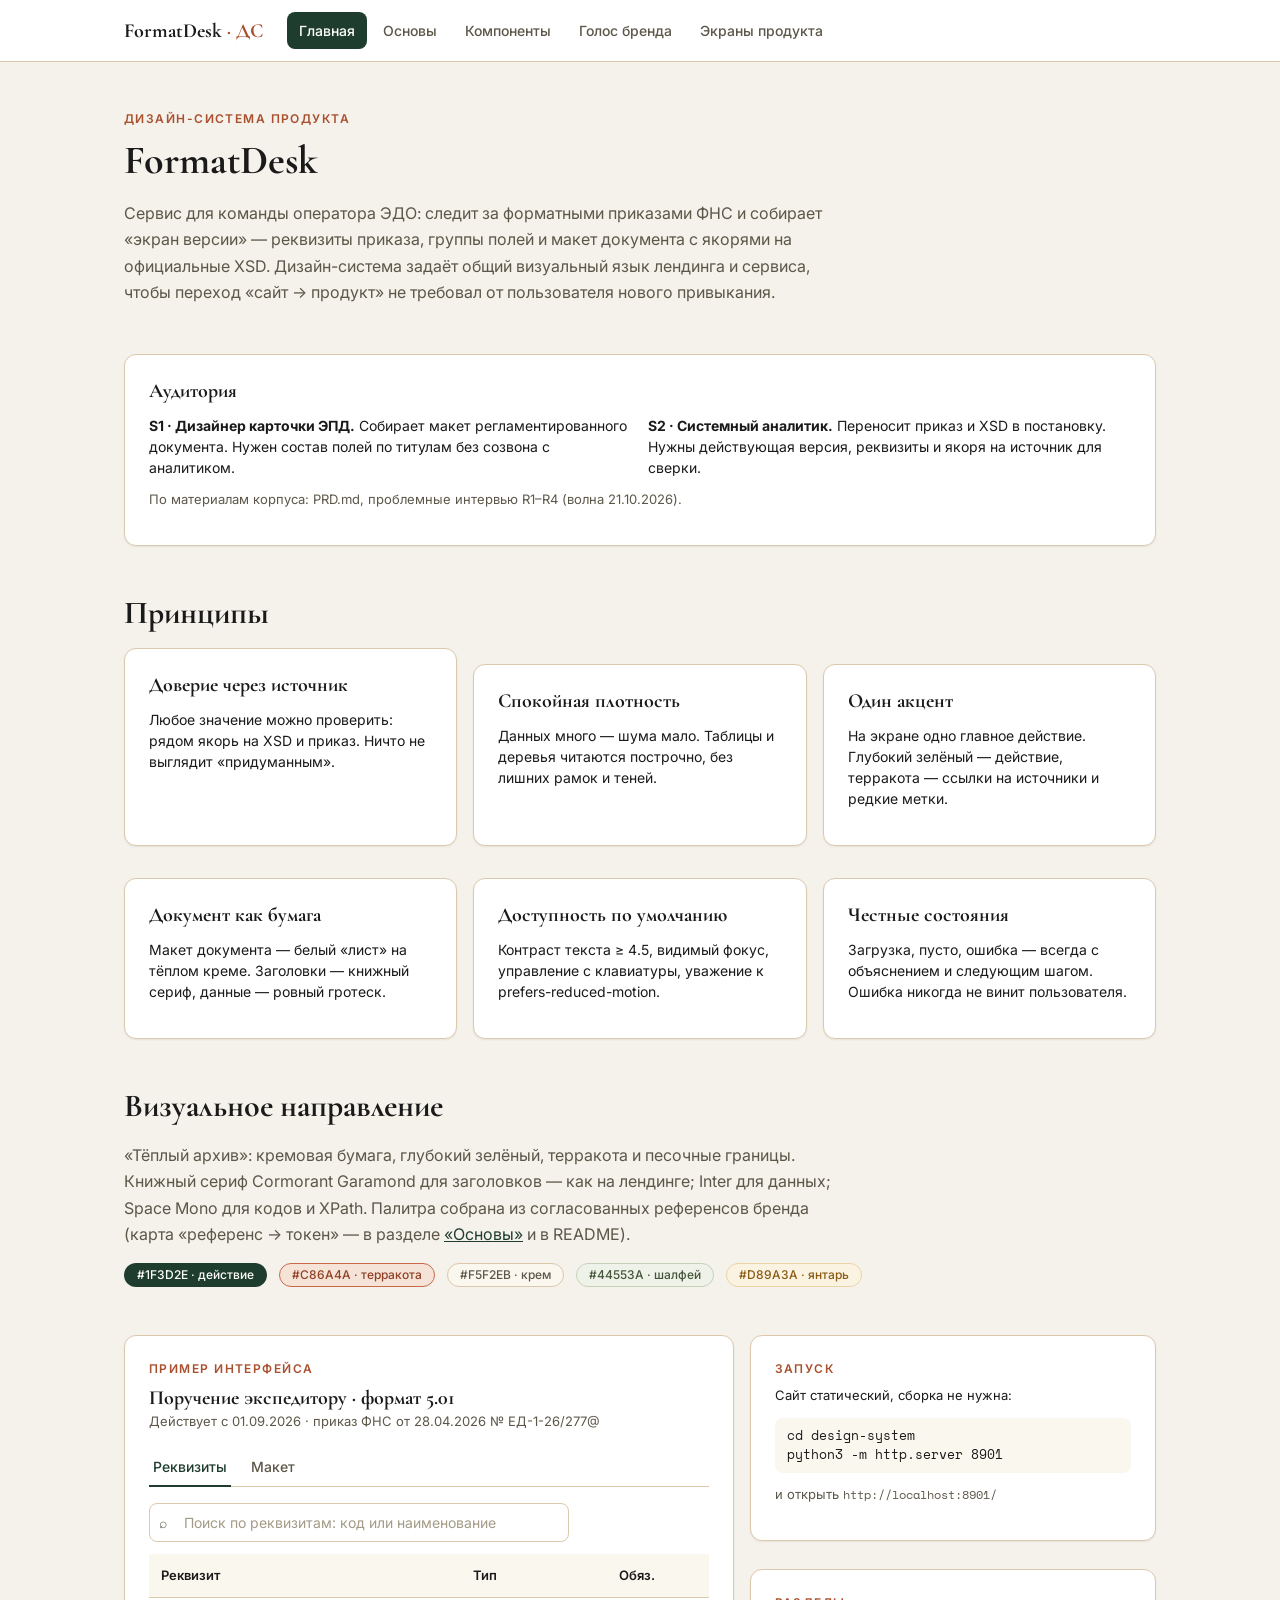
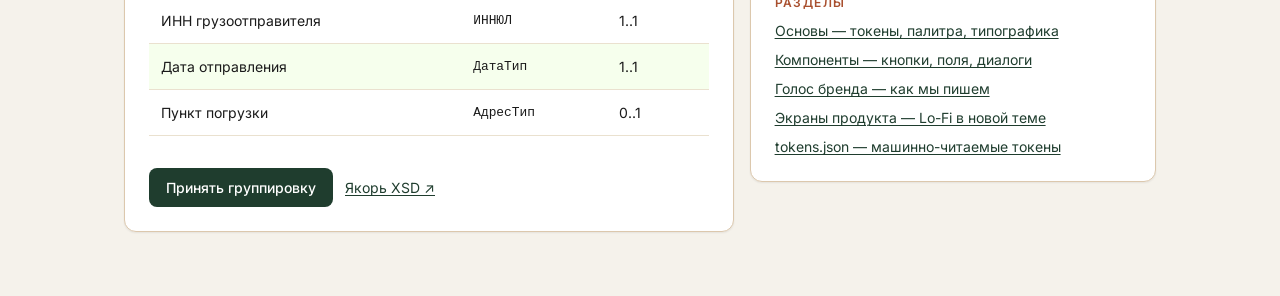
==== design-system/index.html @ 16e973bf "Дизайн-система FormatDesk: сайт (главная, основы, компоненты, голос бренда, экраны)" ====
<!doctype html>
<html lang="ru">
<head>
  <meta charset="UTF-8" />
  <meta name="viewport" content="width=device-width, initial-scale=1.0" />
  <title>FormatDesk · Дизайн-система</title>
  <link rel="preconnect" href="https://fonts.googleapis.com" />
  <link rel="preconnect" href="https://fonts.gstatic.com" crossorigin />
  <link href="https://fonts.googleapis.com/css2?family=Cormorant+Garamond:ital,wght@0,500;0,600;0,700;1,500&family=Inter:wght@400;500;600;700&family=Space+Mono:wght@400;700&display=swap" rel="stylesheet" />
  <link rel="stylesheet" href="tokens.css" />
  <link rel="stylesheet" href="styles.css" />
</head>
<body>

  <header class="topbar">
    <div class="topbar-inner">
      <a class="brand" href="#/">FormatDesk<span> · ДС</span></a>
      <nav class="topnav" aria-label="Разделы дизайн-системы">
        <a href="#/" class="active">Главная</a>
        <a href="#/osnovy">Основы</a>
        <a href="#/komponenty">Компоненты</a>
        <a href="#/golos">Голос бренда</a>
        <a href="#/ekrany">Экраны продукта</a>
      </nav>
    </div>
  </header>

  <!-- ============================ ГЛАВНАЯ ============================ -->
  <main class="page active" data-page="" id="page-home">
    <div class="wrap">
      <p class="kicker">Дизайн-система продукта</p>
      <h1>FormatDesk</h1>
      <p class="lead">
        Сервис для команды оператора ЭДО: следит за форматными приказами ФНС и собирает
        «экран версии» — реквизиты приказа, группы полей и макет документа с якорями на официальные XSD.
        Дизайн-система задаёт общий визуальный язык лендинга и сервиса, чтобы переход
        «сайт → продукт» не требовал от пользователя нового привыкания.
      </p>

      <div class="card section-gap">
        <h3>Аудитория</h3>
        <div class="grid-2">
          <div>
            <p><strong>S1 · Дизайнер карточки ЭПД.</strong> Собирает макет регламентированного документа.
            Нужен состав полей по титулам без созвона с аналитиком.</p>
          </div>
          <div>
            <p><strong>S2 · Системный аналитик.</strong> Переносит приказ и XSD в постановку.
            Нужны действующая версия, реквизиты и якоря на источник для сверки.</p>
          </div>
        </div>
        <p class="muted small">По материалам корпуса: PRD.md, проблемные интервью R1–R4 (волна 21.10.2026).</p>
      </div>

      <div class="section-gap">
        <h2>Принципы</h2>
        <div class="grid-3">
          <div class="card"><h3>Доверие через источник</h3><p>Любое значение можно проверить: рядом якорь на XSD и приказ. Ничто не выглядит «придуманным».</p></div>
          <div class="card"><h3>Спокойная плотность</h3><p>Данных много — шума мало. Таблицы и деревья читаются построчно, без лишних рамок и теней.</p></div>
          <div class="card"><h3>Один акцент</h3><p>На экране одно главное действие. Глубокий зелёный — действие, терракота — ссылки на источники и редкие метки.</p></div>
          <div class="card"><h3>Документ как бумага</h3><p>Макет документа — белый «лист» на тёплом креме. Заголовки — книжный сериф, данные — ровный гротеск.</p></div>
          <div class="card"><h3>Доступность по умолчанию</h3><p>Контраст текста ≥ 4.5, видимый фокус, управление с клавиатуры, уважение к prefers-reduced-motion.</p></div>
          <div class="card"><h3>Честные состояния</h3><p>Загрузка, пусто, ошибка — всегда с объяснением и следующим шагом. Ошибка никогда не винит пользователя.</p></div>
        </div>
      </div>

      <div class="section-gap">
        <h2>Визуальное направление</h2>
        <p class="lead">
          «Тёплый архив»: кремовая бумага, глубокий зелёный, терракота и песочные границы.
          Книжный сериф Cormorant Garamond для заголовков — как на лендинге; Inter для данных;
          Space Mono для кодов и XPath. Палитра собрана из согласованных референсов бренда
          (карта «референс → токен» — в разделе <a href="#/osnovy">«Основы»</a> и в README).
        </p>
        <div class="demo-row" style="margin-top: var(--fd-space-4)">
          <span class="fd-badge fd-badge--dark">#1F3D2E · действие</span>
          <span class="fd-badge fd-badge--accent">#C86A4A · терракота</span>
          <span class="fd-badge fd-badge--neutral">#F5F2EB · крем</span>
          <span class="fd-badge fd-badge--success">#44553A · шалфей</span>
          <span class="fd-badge fd-badge--warning">#D89A3A · янтарь</span>
        </div>
      </div>

      <div class="section-gap hero-preview">
        <div class="card">
          <p class="kicker">Пример интерфейса</p>
          <h3 style="margin-bottom: 2px">Поручение экспедитору · формат 5.01</h3>
          <p class="muted small" style="margin-bottom: var(--fd-space-4)">Действует с 01.09.2026 · приказ ФНС от 28.04.2026 № ЕД-1-26/277@</p>
          <div class="fd-tabs" data-panels="home-tabs-panels" role="tablist" aria-label="Разделы карточки формата">
            <button class="fd-tab" role="tab" aria-selected="true" aria-controls="home-tab-1" id="home-tabbtn-1">Реквизиты</button>
            <button class="fd-tab" role="tab" aria-selected="false" aria-controls="home-tab-2" id="home-tabbtn-2">Макет</button>
          </div>
          <div id="home-tabs-panels">
            <div class="fd-tabpanel" id="home-tab-1" role="tabpanel" aria-labelledby="home-tabbtn-1">
              <div class="fd-search" style="margin-bottom: var(--fd-space-3)">
                <span class="fd-search-icon" aria-hidden="true">⌕</span>
                <input class="fd-input" type="search" placeholder="Поиск по реквизитам: код или наименование" aria-label="Поиск по реквизитам" />
              </div>
              <table class="fd-table">
                <thead><tr><th>Реквизит</th><th>Тип</th><th>Обяз.</th></tr></thead>
                <tbody>
                  <tr><td>ИНН грузоотправителя</td><td class="mono">ИННЮЛ</td><td>1..1</td></tr>
                  <tr class="selected"><td>Дата отправления</td><td class="mono">ДатаТип</td><td>1..1</td></tr>
                  <tr><td>Пункт погрузки</td><td class="mono">АдресТип</td><td>0..1</td></tr>
                </tbody>
              </table>
            </div>
            <div class="fd-tabpanel" id="home-tab-2" role="tabpanel" aria-labelledby="home-tabbtn-2" hidden>
              <p class="muted">Макет документа с теми же группами полей, что видит аналитик, — смотрите на вкладке <a href="#/ekrany">«Экраны продукта»</a>.</p>
            </div>
          </div>
          <div class="demo-row" style="margin-top: var(--fd-space-4)">
            <button class="fd-btn fd-btn--primary" data-toast="Группировка принята в черновик постановки.">Принять группировку</button>
            <a class="fd-link" href="#/ekrany">Якорь XSD ↗</a>
          </div>
        </div>
        <div class="demo-col">
          <div class="card" style="width: 100%">
            <p class="kicker">Запуск</p>
            <p class="small">Сайт статический, сборка не нужна:</p>
            <p class="mono small" style="background: var(--fd-surface-warm); padding: var(--fd-space-2) var(--fd-space-3); border-radius: var(--fd-radius-m);">cd design-system<br/>python3 -m http.server 8901</p>
            <p class="small muted">и открыть <span class="mono">http://localhost:8901/</span></p>
          </div>
          <div class="card" style="width: 100%">
            <p class="kicker">Разделы</p>
            <div class="demo-col" style="gap: var(--fd-space-2)">
              <a class="fd-link" href="#/osnovy">Основы — токены, палитра, типографика</a>
              <a class="fd-link" href="#/komponenty">Компоненты — кнопки, поля, диалоги</a>
              <a class="fd-link" href="#/golos">Голос бренда — как мы пишем</a>
              <a class="fd-link" href="#/ekrany">Экраны продукта — Lo-Fi в новой теме</a>
              <a class="fd-link" href="tokens.json" target="_blank" rel="noreferrer">tokens.json — машинно-читаемые токены</a>
            </div>
          </div>
        </div>
      </div>
    </div>
  </main>

  <!-- ============================ ОСНОВЫ ============================ -->
  <main class="page" data-page="osnovy" id="page-osnovy">
    <div class="wrap">
      <p class="kicker">Основы</p>
      <h1>Токены и базовые правила</h1>
      <p class="lead">
        Все значения хранятся в одном источнике — <a href="tokens.css" target="_blank" rel="noreferrer">tokens.css</a>
        (CSS-переменные) и <a href="tokens.json" target="_blank" rel="noreferrer">tokens.json</a> (машинно-читаемая копия).
        Компоненты и экраны продукта используют только переменные, без «голых» значений.
        Тема одна — светлая: продукт работает с документами при дневном свете офиса; тёмная тема в объём р1 не входит.
      </p>

      <div class="section-gap">
        <h2>Палитра</h2>
        <h3>Фоны и поверхности · background / surface</h3>
        <div class="swatches">
          <div class="swatch"><div class="swatch-color" style="background:#F5F2EB"></div><div class="swatch-body"><span class="swatch-role">background</span><div>Фон страницы</div><span class="token-name" data-copy="#F5F2EB" title="Нажмите, чтобы скопировать">--fd-bg · #F5F2EB</span></div></div>
          <div class="swatch"><div class="swatch-color" style="background:#FFFFFF"></div><div class="swatch-body"><span class="swatch-role">surface</span><div>Карточки, таблицы</div><span class="token-name" data-copy="#FFFFFF">--fd-surface · #FFFFFF</span></div></div>
          <div class="swatch"><div class="swatch-color" style="background:#EFECE2"></div><div class="swatch-body"><span class="swatch-role">surface</span><div>Утопленные зоны</div><span class="token-name" data-copy="#EFECE2">--fd-surface-sunken · #EFECE2</span></div></div>
          <div class="swatch"><div class="swatch-color" style="background:#FAF7EF"></div><div class="swatch-body"><span class="swatch-role">surface</span><div>Шапки таблиц</div><span class="token-name" data-copy="#FAF7EF">--fd-surface-warm · #FAF7EF</span></div></div>
        </div>

        <h3 class="section-gap">Текст · text</h3>
        <div class="swatches">
          <div class="swatch"><div class="swatch-color" style="background:#1A1A1A"></div><div class="swatch-body"><span class="swatch-role">text</span><div>Основной</div><span class="token-name" data-copy="#1A1A1A">--fd-text · #1A1A1A</span></div></div>
          <div class="swatch"><div class="swatch-color" style="background:#5C5749"></div><div class="swatch-body"><span class="swatch-role">text</span><div>Вторичный</div><span class="token-name" data-copy="#5C5749">--fd-text-secondary · #5C5749</span></div></div>
          <div class="swatch"><div class="swatch-color" style="background:#A39B87"></div><div class="swatch-body"><span class="swatch-role">text</span><div>Неактивный</div><span class="token-name" data-copy="#A39B87">--fd-text-disabled · #A39B87</span></div></div>
        </div>

        <h3 class="section-gap">Границы · border</h3>
        <div class="swatches">
          <div class="swatch"><div class="swatch-color" style="background:#DCC8AD"></div><div class="swatch-body"><span class="swatch-role">border</span><div>Базовая</div><span class="token-name" data-copy="#DCC8AD">--fd-border · #DCC8AD</span></div></div>
          <div class="swatch"><div class="swatch-color" style="background:#EAE1CF"></div><div class="swatch-body"><span class="swatch-role">border</span><div>Разделители</div><span class="token-name" data-copy="#EAE1CF">--fd-border-soft · #EAE1CF</span></div></div>
          <div class="swatch"><div class="swatch-color" style="background:#B9A37F"></div><div class="swatch-body"><span class="swatch-role">border</span><div>Наведение</div><span class="token-name" data-copy="#B9A37F">--fd-border-strong · #B9A37F</span></div></div>
        </div>

        <h3 class="section-gap">Действия · action</h3>
        <div class="swatches">
          <div class="swatch"><div class="swatch-color" style="background:#1F3D2E"></div><div class="swatch-body"><span class="swatch-role">action</span><div>Главное действие</div><span class="token-name" data-copy="#1F3D2E">--fd-primary · #1F3D2E</span></div></div>
          <div class="swatch"><div class="swatch-color" style="background:#2A5440"></div><div class="swatch-body"><span class="swatch-role">action</span><div>Наведение</div><span class="token-name" data-copy="#2A5440">--fd-primary-hover · #2A5440</span></div></div>
          <div class="swatch"><div class="swatch-color" style="background:#C86A4A"></div><div class="swatch-body"><span class="swatch-role">action</span><div>Терракота, декор</div><span class="token-name" data-copy="#C86A4A">--fd-accent · #C86A4A</span></div></div>
          <div class="swatch"><div class="swatch-color" style="background:#A9502F"></div><div class="swatch-body"><span class="swatch-role">action</span><div>Терракота в тексте/кнопках</div><span class="token-name" data-copy="#A9502F">--fd-accent-strong · #A9502F</span></div></div>
          <div class="swatch"><div class="swatch-color" style="background:#D4AF37"></div><div class="swatch-body"><span class="swatch-role">action</span><div>Золото, редкие метки</div><span class="token-name" data-copy="#D4AF37">--fd-gold · #D4AF37</span></div></div>
        </div>

        <h3 class="section-gap">Статусы · status</h3>
        <div class="swatches">
          <div class="swatch"><div class="swatch-color" style="background:#EEF2E8; border-left: 24px solid #44553A"></div><div class="swatch-body"><span class="swatch-role">status</span><div>Успех</div><span class="token-name" data-copy="#44553A">#44553A на #EEF2E8</span></div></div>
          <div class="swatch"><div class="swatch-color" style="background:#FBF3E2; border-left: 24px solid #D89A3A"></div><div class="swatch-body"><span class="swatch-role">status</span><div>Предупреждение</div><span class="token-name" data-copy="#8A5B12">#8A5B12 на #FBF3E2</span></div></div>
          <div class="swatch"><div class="swatch-color" style="background:#F9E7E3; border-left: 24px solid #A32E22"></div><div class="swatch-body"><span class="swatch-role">status</span><div>Ошибка</div><span class="token-name" data-copy="#A32E22">#A32E22 на #F9E7E3</span></div></div>
          <div class="swatch"><div class="swatch-color" style="background:#F6FFED; border-left: 24px solid #D9F7BE"></div><div class="swatch-body"><span class="swatch-role">status</span><div>Выделение данных</div><span class="token-name" data-copy="#F6FFED">#F6FFED / #D9F7BE</span></div></div>
        </div>
        <p class="muted small" style="margin-top: var(--fd-space-2)">
          Выделение строк данных (#F6FFED / #D9F7BE) — зафиксированное решение по прототипу, сохранено в системе как отдельный токен.
          Все текстовые пары «цвет на фоне» проходят контраст WCAG AA ≥ 4.5:1 (проверка — в README).
        </p>
      </div>

      <div class="section-gap">
        <h2>Типографика</h2>
        <div class="card">
          <div class="type-row"><span class="type-spec">Display · Cormorant Garamond Bold 40/1.2</span><span style="font-family: var(--fd-font-display); font-weight: 700; font-size: 40px; line-height: 1.2">Экран версии</span></div>
          <div class="type-row"><span class="type-spec">H2 · Cormorant Bold 32/1.2</span><span style="font-family: var(--fd-font-display); font-weight: 700; font-size: 32px; line-height: 1.2">Поручение экспедитору</span></div>
          <div class="type-row"><span class="type-spec">H3 · Cormorant Bold 20/1.2</span><span style="font-family: var(--fd-font-display); font-weight: 700; font-size: 20px; line-height: 1.2">Титул экспедитора</span></div>
          <div class="type-row"><span class="type-spec">Body · Inter Regular 14/1.5</span><span style="font-size: 14px">Статус версии, реквизиты и якоря XSD — на одном экране.</span></div>
          <div class="type-row"><span class="type-spec">Body secondary · Inter 14/1.5</span><span style="font-size: 14px; color: var(--fd-text-secondary)">Действует с 01.09.2026 · приложение № 1</span></div>
          <div class="type-row"><span class="type-spec">Caption · Inter 12/1.5</span><span style="font-size: 12px; color: var(--fd-text-secondary)">Макет по EP_por_exp_5_01.xsd · данные вымышленные</span></div>
          <div class="type-row"><span class="type-spec">Mono · Space Mono 13/1.5</span><span class="mono" style="font-size: 13px">Файл/Документ/ПорЭксп/СвГрузОт</span></div>
        </div>
        <p class="muted small" style="margin-top: var(--fd-space-3)">
          Правило: заголовки и «бумажные» подписи — Cormorant Garamond; интерфейс и данные — Inter;
          коды, XPath и идентификаторы — Space Mono. Насыщенности: 400 для текста, 500–600 для подписей действий, 700 для заголовков.
        </p>
      </div>

      <div class="section-gap grid-2">
        <div>
          <h2>Отступы</h2>
          <div class="card">
            <div class="space-row"><span class="space-bar" style="width:4px"></span><span class="token-name">--fd-space-1 · 4</span></div>
            <div class="space-row"><span class="space-bar" style="width:8px"></span><span class="token-name">--fd-space-2 · 8</span></div>
            <div class="space-row"><span class="space-bar" style="width:12px"></span><span class="token-name">--fd-space-3 · 12</span></div>
            <div class="space-row"><span class="space-bar" style="width:16px"></span><span class="token-name">--fd-space-4 · 16</span></div>
            <div class="space-row"><span class="space-bar" style="width:24px"></span><span class="token-name">--fd-space-5 · 24</span></div>
            <div class="space-row"><span class="space-bar" style="width:32px"></span><span class="token-name">--fd-space-6 · 32</span></div>
            <div class="space-row"><span class="space-bar" style="width:48px"></span><span class="token-name">--fd-space-7 · 48</span></div>
            <div class="space-row"><span class="space-bar" style="width:64px"></span><span class="token-name">--fd-space-8 · 64</span></div>
            <p class="muted small" style="margin-top: var(--fd-space-3)">Шаг 4px. Внутри компонентов — 4–16, между блоками — 24–48, между разделами — 48–64.</p>
          </div>
        </div>
        <div>
          <h2>Сетка и адаптив</h2>
          <div class="card">
            <p><span class="token-name">--fd-container · 1080px</span> — контентная колонка, центрируется.</p>
            <p><span class="token-name">--fd-breakpoint-narrow · 760px</span> — точка перестройки в одну колонку, как в Lo-Fi прототипе.</p>
            <p class="muted small">Таблицы шире окна получают горизонтальный скролл внутри контейнера, страница — никогда.</p>
          </div>
          <h3 class="section-gap">Радиусы, границы, тени</h3>
          <div class="card">
            <p><span class="token-name">radius 4 / 8 / 12 / pill</span> — теги и коды · поля и кнопки · карточки и диалоги · бейджи и переключатели.</p>
            <p><span class="token-name">shadow s / m / l</span> — тёплые зеленоватые тени: строка · карточка · диалог.</p>
            <p class="muted small">Границы почти всегда 1px песочные; тени — только у парящих элементов.</p>
          </div>
        </div>
      </div>

      <div class="section-gap grid-2">
        <div>
          <h2>Иконки</h2>
          <div class="card">
            <p>Линейные, 1.5px, круглые окончания, размер 16–20px. В действиях — всегда с текстовой подписью.</p>
            <div class="demo-row" style="font-size: 20px; color: var(--fd-primary)">
              <span title="Поиск">⌕</span><span title="Якорь XSD">↗</span><span title="Раскрыть">▸</span><span title="Закрыть">×</span><span title="Успех">✓</span><span title="Предупреждение">⚠</span><span title="Добавить">+</span>
            </div>
            <p class="muted small">В р1 используется системный набор символов прототипа; выделенный иконочный шрифт — за пределами р1.</p>
          </div>
        </div>
        <div>
          <h2>Иллюстрации и motion</h2>
          <div class="card">
            <p>Иллюстративный стиль продукта — гравюры лендинга (гербарий, всадники, маги): чернильный штрих на креме. В сервисе иллюстрации не используются, только в пустых состояниях.</p>
            <p><span class="token-name">motion: 120ms / 200ms, ease-out</span> — только наведения, раскрытия и появление тостов. Без декоративной анимации данных.</p>
            <p class="muted small">При prefers-reduced-motion все переходы отключаются (реализовано в tokens.css).</p>
          </div>
        </div>
      </div>

      <div class="section-gap">
        <h2>Карта референсов</h2>
        <div class="card fd-table-scroll">
          <table class="fd-table">
            <thead><tr><th>Референс</th><th>Что берём</th><th>Токен / правило</th><th>Где применяем</th></tr></thead>
            <tbody>
              <tr><td>Реф. 7 · палитра и шрифты (зелёный/крем/терракота/золото, Cormorant Garamond)</td><td>Основная палитра и пара шрифтов</td><td class="token-name">--fd-bg, --fd-primary, --fd-accent, --fd-gold, --fd-text, --fd-font-display</td><td>Весь сайт и тема прототипа</td></tr>
              <tr><td>Реф. 6 · палитра (шалфей, янтарь, крем) + Space Mono</td><td>Статусы успеха/предупреждения, моноширинный шрифт</td><td class="token-name">--fd-success, --fd-warning-accent, --fd-font-mono</td><td>Бейджи, алерты, коды/XPath</td></tr>
              <tr><td>Реф. 4 · терракота/олива/персик</td><td>Глубина терракоты для текста</td><td class="token-name">--fd-accent-strong, --fd-accent-hover</td><td>Ссылки на источники, accent-кнопки</td></tr>
              <tr><td>Реф. 8–10 · Modern UI Components</td><td>Формы компонентов: пилюли-бейджи, мягкие радиусы, карточки, состояния</td><td class="token-name">--fd-radius-*, --fd-shadow-*, набор состояний</td><td>Раздел «Компоненты»</td></tr>
              <tr><td>Реф. 5 · MAPA (природа, солнце)</td><td>Характер: спокойная природная палитра, никакого «неона»</td><td>Принцип «Спокойная плотность»</td><td>Общие решения по цвету</td></tr>
              <tr><td>Лендинг FormatDesk</td><td>Cormorant Garamond + Inter, кремовый фон, гравюры</td><td class="token-name">--fd-font-display, --fd-bg, стиль иллюстраций</td><td>Переход «лендинг → сервис» без разрыва</td></tr>
              <tr><td>Lo-Fi прототип</td><td>Выделение строк, плотность таблиц, тексты</td><td class="token-name">--fd-selection-bg, --fd-selection-border</td><td>Экраны продукта</td></tr>
            </tbody>
          </table>
        </div>
      </div>
    </div>
  </main>

  <!-- ============================ КОМПОНЕНТЫ ============================ -->
  <main class="page" data-page="komponenty" id="page-komponenty">
    <div class="wrap">
      <p class="kicker">Компоненты</p>
      <h1>Библиотека компонентов</h1>
      <p class="lead">
        Компоненты, отмеченные <span class="fd-badge fd-badge--dark">прототип</span>, реально используются на экранах р1;
        остальные — <span class="fd-badge fd-badge--neutral">базовый набор</span> для следующих релизов.
        Все диалоги, меню, вкладки, формы и переключатели на этой странице работают.
      </p>

      <!-- Кнопки -->
      <div class="section-gap">
        <h2>Кнопки <span class="fd-badge fd-badge--dark">прототип</span></h2>
        <div class="card">
          <p class="muted small">Primary — одно главное действие на экране. Secondary — обычные действия. Ghost — действия в плотных списках. Accent — редкие действия с источниками. Danger — разрушающие действия, всегда с подтверждением.</p>
          <div class="demo-row">
            <button class="fd-btn fd-btn--primary">Принять группировку</button>
            <button class="fd-btn fd-btn--secondary">Свернуть все группы</button>
            <button class="fd-btn fd-btn--ghost">Показать коды</button>
            <button class="fd-btn fd-btn--accent">Открыть приказ</button>
            <button class="fd-btn fd-btn--danger">Отклонить черновик</button>
          </div>
          <div class="demo-row" style="margin-top: var(--fd-space-3)">
            <button class="fd-btn fd-btn--primary fd-btn--s">Малая</button>
            <button class="fd-btn fd-btn--primary">Средняя</button>
            <button class="fd-btn fd-btn--primary fd-btn--l">Большая</button>
            <button class="fd-btn fd-btn--primary" disabled>Неактивна</button>
            <button class="fd-btn fd-btn--primary" data-loading-demo>Загрузить версию</button>
          </div>
          <p class="muted small" style="margin-top: var(--fd-space-3)">Состояния: default · hover · focus-visible (зелёное кольцо) · active · disabled · loading (последняя кнопка — нажмите).</p>
        </div>
      </div>

      <!-- Ссылки -->
      <div class="section-gap">
        <h2>Ссылки <span class="fd-badge fd-badge--dark">прототип</span></h2>
        <div class="card">
          <p>
            <a class="fd-link" href="#/komponenty">Якорь XSD · EP_por_exp_5_01.xsd</a> — внутренние переходы зелёные с подчёркиванием.
            Ссылки на официальные источники помечаются стрелкой ↗ и открываются в новой вкладке:
            <a class="fd-link" href="https://www.nalog.gov.ru/rn77/about_fts/docs/16627946/" target="_blank" rel="noreferrer">Открыть на nalog.gov.ru ↗</a>
          </p>
        </div>
      </div>

      <!-- Поля -->
      <div class="section-gap">
        <h2>Поля ввода <span class="fd-badge fd-badge--dark">прототип</span></h2>
        <div class="card">
          <div class="grid-2">
            <div class="demo-col">
              <div class="fd-field">
                <label class="fd-label" for="inp-1">Номер приказа</label>
                <input class="fd-input" id="inp-1" placeholder="ЕД-1-26/277@" />
                <span class="fd-hint">Как в реквизитах на nalog.gov.ru</span>
              </div>
              <div class="fd-field fd-field--error">
                <label class="fd-label" for="inp-2">Версия формата</label>
                <input class="fd-input" id="inp-2" value="5.1" />
                <span class="fd-hint">Версия указывается в формате 5.01 — проверьте разрядность.</span>
              </div>
              <div class="fd-field fd-field--success">
                <label class="fd-label" for="inp-3">Дата приказа</label>
                <input class="fd-input" id="inp-3" value="28.04.2026" />
                <span class="fd-hint">Дата совпадает с реестром ФНС.</span>
              </div>
              <div class="fd-field">
                <label class="fd-label" for="inp-4">Неактивное поле</label>
                <input class="fd-input" id="inp-4" value="Заполняется из XSD" disabled />
              </div>
            </div>
            <div class="demo-col">
              <div class="fd-field">
                <label class="fd-label" for="ta-1">Комментарий к группировке</label>
                <textarea class="fd-textarea" id="ta-1" placeholder="Почему блок относится к титулу экспедитора"></textarea>
              </div>
              <div class="fd-field">
                <label class="fd-label" for="sel-1">Титул</label>
                <select class="fd-select" id="sel-1">
                  <option>Титул клиента</option>
                  <option selected>Титул экспедитора</option>
                  <option>Отзыв поручения</option>
                </select>
              </div>
              <div class="fd-search">
                <span class="fd-search-icon" aria-hidden="true">⌕</span>
                <input class="fd-input" type="search" placeholder="Поиск по реквизитам: код или наименование" aria-label="Поиск по реквизитам" />
              </div>
            </div>
          </div>
          <p class="muted small" style="margin-top: var(--fd-space-3)">У каждого поля — видимая подпись. Ошибка объясняет проблему и как исправить; успех — что именно проверено.</p>
        </div>
      </div>

      <!-- Выбор -->
      <div class="section-gap">
        <h2>Выбор: checkbox, radio, switch <span class="fd-badge fd-badge--neutral">базовый набор</span></h2>
        <div class="card grid-3">
          <div class="demo-col">
            <label class="fd-check"><input type="checkbox" checked /><span class="box"><svg width="11" height="9" viewBox="0 0 11 9" fill="none" aria-hidden="true"><path d="M1 4.5L4 7.5L10 1" stroke="#fff" stroke-width="2" stroke-linecap="round"/></svg></span><span class="txt">Показывать коды реквизитов</span></label>
            <label class="fd-check"><input type="checkbox" /><span class="box"><svg width="11" height="9" viewBox="0 0 11 9" fill="none" aria-hidden="true"><path d="M1 4.5L4 7.5L10 1" stroke="#fff" stroke-width="2" stroke-linecap="round"/></svg></span><span class="txt">Только обязательные</span></label>
            <label class="fd-check"><input type="checkbox" disabled /><span class="box"><svg width="11" height="9" viewBox="0 0 11 9" fill="none" aria-hidden="true"><path d="M1 4.5L4 7.5L10 1" stroke="#fff" stroke-width="2" stroke-linecap="round"/></svg></span><span class="txt">Недоступно в р1</span></label>
          </div>
          <div class="demo-col">
            <label class="fd-check fd-radio"><input type="radio" name="r1" checked /><span class="box"></span><span class="txt">По титулам</span></label>
            <label class="fd-check fd-radio"><input type="radio" name="r1" /><span class="box"></span><span class="txt">По событиям</span></label>
            <label class="fd-check fd-radio"><input type="radio" name="r1" disabled /><span class="box"></span><span class="txt">По XSD (недоступно)</span></label>
          </div>
          <div class="demo-col">
            <label class="fd-switch"><input type="checkbox" checked /><span class="track"></span><span class="txt">Якоря XSD</span></label>
            <label class="fd-switch"><input type="checkbox" /><span class="track"></span><span class="txt">Компактный вид</span></label>
            <label class="fd-switch"><input type="checkbox" disabled /><span class="track"></span><span class="txt">AI-черновик (скоро)</span></label>
          </div>
        </div>
      </div>

      <!-- Навигация -->
      <div class="section-gap">
        <h2>Навигация <span class="fd-badge fd-badge--dark">прототип</span></h2>
        <div class="card">
          <div class="fd-tabs" data-panels="comp-tabs-panels" role="tablist" aria-label="Пример вкладок">
            <button class="fd-tab" role="tab" aria-selected="true" aria-controls="ct-1" id="ctb-1">Реквизиты</button>
            <button class="fd-tab" role="tab" aria-selected="false" aria-controls="ct-2" id="ctb-2">Макет</button>
            <button class="fd-tab" role="tab" aria-selected="false" aria-controls="ct-3" id="ctb-3">История версий</button>
          </div>
          <div id="comp-tabs-panels">
            <div class="fd-tabpanel" id="ct-1" role="tabpanel" aria-labelledby="ctb-1"><p class="muted">Дерево реквизитов с группировкой по титулу — основной вид экрана версии. Вкладки листаются стрелками ← →.</p></div>
            <div class="fd-tabpanel" id="ct-2" role="tabpanel" aria-labelledby="ctb-2" hidden><p class="muted">Макет документа для дизайнера карточки — те же группы полей.</p></div>
            <div class="fd-tabpanel" id="ct-3" role="tabpanel" aria-labelledby="ctb-3" hidden><p class="muted">История версий формата. В р1 показывается только действующая версия.</p></div>
          </div>
          <div class="section-gap">
            <nav class="fd-crumbs" aria-label="Хлебные крошки">
              <a href="#/ekrany">Каталог форматов</a><span class="sep">›</span>
              <a href="#/ekrany">Поручение экспедитору</a><span class="sep">›</span>
              <span aria-current="page">Версия 5.01</span>
            </nav>
          </div>
          <div class="section-gap">
            <div class="fd-pagination" aria-label="Пагинация">
              <button class="fd-page" disabled aria-label="Назад">‹</button>
              <button class="fd-page" data-page="1" aria-current="page">1</button>
              <button class="fd-page" data-page="2">2</button>
              <button class="fd-page" data-page="3">3</button>
              <button class="fd-page" aria-label="Вперёд">›</button>
            </div>
            <p class="muted small" style="margin-top: var(--fd-space-2)">В р1 каталог короткий, пагинация — базовый набор.</p>
          </div>
        </div>
      </div>

      <!-- Карточки, списки, таблицы -->
      <div class="section-gap">
        <h2>Карточки, списки и таблицы <span class="fd-badge fd-badge--dark">прототип</span></h2>
        <div class="grid-2">
          <div class="card">
            <h3>Карточка формата</h3>
            <p class="muted small">Поверхность белая, граница песочная, радиус 12, тень только при парении.</p>
            <div class="fd-list" style="margin-top: var(--fd-space-3)">
              <div class="fd-list-item"><span>Поручение экспедитору</span><span class="fd-badge fd-badge--success">Действует</span></div>
              <div class="fd-list-item"><span>Экспедиторская расписка</span><span class="fd-badge fd-badge--success">Действует</span></div>
              <div class="fd-list-item"><span>Складская расписка</span><span class="fd-badge fd-badge--neutral">Вне фокуса р1</span></div>
            </div>
          </div>
          <div class="card fd-table-scroll">
            <h3>Таблица данных</h3>
            <table class="fd-table">
              <thead><tr><th>Формат ЭПД</th><th>Версия</th><th>Статус</th></tr></thead>
              <tbody>
                <tr><td>Поручение экспедитору</td><td class="mono">5.01</td><td><span class="fd-badge fd-badge--success">Действует с 01.09.2026</span></td></tr>
                <tr class="selected"><td>Экспедиторская расписка</td><td class="mono">5.01</td><td><span class="fd-badge fd-badge--success">Действует с 01.09.2026</span></td></tr>
                <tr><td>Складская расписка</td><td class="mono">5.01</td><td><span class="fd-badge fd-badge--success">Действует с 01.09.2026</span></td></tr>
              </tbody>
            </table>
            <p class="muted small" style="margin-top: var(--fd-space-2)">Выбранная строка — #F6FFED (зафиксированное решение по прототипу).</p>
          </div>
        </div>
      </div>

      <!-- Бейджи -->
      <div class="section-gap">
        <h2>Бейджи и подсказки <span class="fd-badge fd-badge--dark">прототип</span></h2>
        <div class="card">
          <div class="demo-row">
            <span class="fd-badge fd-badge--success">Действует</span>
            <span class="fd-badge fd-badge--warning">Заменяется с 01.03.2027</span>
            <span class="fd-badge fd-badge--error">Отменён</span>
            <span class="fd-badge fd-badge--accent">Приложение № 1</span>
            <span class="fd-badge fd-badge--dark">AI-черновик</span>
            <span class="fd-badge fd-badge--neutral">5.01</span>
          </div>
          <p style="margin-top: var(--fd-space-4)">
            Подсказка появляется при наведении и при фокусе — например, у кнопки якоря:
            <span class="fd-tip">
              <button class="fd-btn fd-btn--ghost fd-btn--s" aria-label="Якорь XSD">↗ XSD</button>
              <span class="fd-tip-bubble" role="tooltip">Откроет XSD на nalog.gov.ru в новой вкладке</span>
            </span>
          </p>
        </div>
      </div>

      <!-- Обратная связь -->
      <div class="section-gap">
        <h2>Уведомления и прогресс <span class="fd-badge fd-badge--dark">прототип</span></h2>
        <div class="card demo-col">
          <div class="fd-alert fd-alert--success" role="status"><p><span class="fd-alert-title">Группировка принята.</span>Блок «Сведения о грузоотправителе» добавлен в черновик постановки.</p><button class="close" aria-label="Закрыть">×</button></div>
          <div class="fd-alert fd-alert--warning" role="status"><p><span class="fd-alert-title">Версия заменяется.</span>С 01.03.2027 действует редакция 5.02 — сверьте постановку до этой даты.</p><button class="close" aria-label="Закрыть">×</button></div>
          <div class="fd-alert fd-alert--error" role="alert"><p><span class="fd-alert-title">Не удалось загрузить данные версии.</span>Проверьте соединение и попробуйте ещё раз. Если ошибка повторяется — откройте приказ на nalog.gov.ru.</p><button class="close" aria-label="Закрыть">×</button></div>
          <div class="demo-row">
            <button class="fd-btn fd-btn--secondary" data-toast="Изменения сохранены." data-toast-kind="success">Тост «успех»</button>
            <button class="fd-btn fd-btn--secondary" data-toast="Соединение восстановлено." data-toast-kind="info">Тост «инфо»</button>
          </div>
          <div class="fd-progress">
            <div class="meta"><span>Разбор XSD</span><span>72%</span></div>
            <div class="bar"><div class="fill" style="width: 72%"></div></div>
          </div>
          <div class="fd-progress">
            <div class="meta"><span>Перенос в постановку</span><span>45%</span></div>
            <div class="bar"><div class="fill fill--accent" style="width: 45%"></div></div>
          </div>
        </div>
      </div>

      <!-- Загрузка, пусто, ошибка -->
      <div class="section-gap">
        <h2>Загрузка, пусто, ошибка <span class="fd-badge fd-badge--dark">прототип</span></h2>
        <div class="grid-3">
          <div class="card" style="text-align: center">
            <div class="fd-spinner" style="margin: var(--fd-space-4) auto" role="status" aria-label="Загрузка"></div>
            <p class="muted small">Спиннер загрузки данных версии.</p>
          </div>
          <div class="card">
            <div class="demo-col">
              <div class="fd-skeleton" style="height: 14px; width: 70%"></div>
              <div class="fd-skeleton" style="height: 14px; width: 90%"></div>
              <div class="fd-skeleton" style="height: 14px; width: 55%"></div>
            </div>
            <p class="muted small" style="margin-top: var(--fd-space-3)">Скелетон для строк таблицы.</p>
          </div>
          <div class="card fd-empty">
            <div class="fd-empty-icon" aria-hidden="true">☰</div>
            <p><strong>По запросу ничего не найдено.</strong></p>
            <p class="small">Проверьте код реквизита или сбросьте фильтр «Только обязательные».</p>
          </div>
        </div>
      </div>

      <!-- Диалог и меню -->
      <div class="section-gap">
        <h2>Диалог и меню <span class="fd-badge fd-badge--dark">прототип</span></h2>
        <div class="card">
          <div class="demo-row">
            <button class="fd-btn fd-btn--primary" data-dialog-open="dlg-anchor">Открыть диалог якоря</button>
            <div class="fd-menu-wrap">
              <button class="fd-btn fd-btn--secondary" data-menu-button aria-haspopup="menu" aria-expanded="false">Действия с версией ▾</button>
              <div class="fd-menu" role="menu" hidden>
                <button role="menuitem">Скопировать ссылку на версию</button>
                <button role="menuitem">Открыть приказ на nalog.gov.ru ↗</button>
                <button role="menuitem">Скачать архив XSD ↗</button>
              </div>
            </div>
          </div>
          <p class="muted small" style="margin-top: var(--fd-space-3)">
            Диалог: закрывается по Esc и клику по фону, фокус возвращается к кнопке, Tab не выпускает фокус наружу.
            Меню: открывается по клику и стрелке ↓, пункты листаются стрелками, закрывается по Esc с возвратом фокуса.
          </p>
        </div>
      </div>

      <!-- Форма целиком -->
      <div class="section-gap">
        <h2>Форма с проверкой <span class="fd-badge fd-badge--neutral">базовый набор</span></h2>
        <div class="card">
          <form id="demo-form" novalidate>
            <div class="fd-field" style="margin-bottom: var(--fd-space-3)">
              <label class="fd-label" for="demo-form-input">Номер приказа</label>
              <input class="fd-input" id="demo-form-input" placeholder="ЕД-1-26/277@" autocomplete="off" />
              <span class="fd-hint">Оставьте пустым и отправьте — покажем состояние ошибки.</span>
            </div>
            <div class="demo-row">
              <button type="submit" class="fd-btn fd-btn--primary">Сохранить в черновик</button>
              <button type="reset" class="fd-btn fd-btn--ghost">Очистить</button>
            </div>
          </form>
        </div>
      </div>
    </div>
  </main>

  <!-- Диалог (общий, вне страниц) -->
  <div class="fd-dialog-wrap" id="dlg-anchor" hidden>
    <div class="fd-dialog" role="dialog" aria-modal="true" aria-labelledby="dlg-anchor-title">
      <button class="x" data-dialog-close aria-label="Закрыть диалог">×</button>
      <h3 id="dlg-anchor-title">Якорь XSD / приказ</h3>
      <p class="mono small" style="background: var(--fd-surface-warm); padding: var(--fd-space-2) var(--fd-space-3); border-radius: var(--fd-radius-m);">EP_por_exp_5_01.xsd · приказ ФНС от 28.04.2026 № ЕД-1-26/277@, приложение № 1</p>
      <p class="small">Путь в схеме: <span class="mono">Файл/Документ/ПорЭксп/СвГрузОт/ИННЮЛ</span></p>
      <div class="actions">
        <button class="fd-btn fd-btn--ghost" data-dialog-close>Закрыть</button>
        <a class="fd-btn fd-btn--primary" href="https://www.nalog.gov.ru/rn77/about_fts/docs/16627946/" target="_blank" rel="noreferrer">Открыть источник ↗</a>
      </div>
    </div>
  </div>

  <div id="toast-zone" aria-live="polite"></div>

  <!-- ============================ ГОЛОС БРЕНДА ============================ -->
  <main class="page" data-page="golos" id="page-golos">
    <div class="wrap">
      <p class="kicker">Голос бренда</p>
      <h1>Как мы пишем</h1>
      <p class="lead">
        Отдельного документа о голосе в корпусе нет, поэтому принципы собраны из PRD, записей интервью
        и текстов Lo-Fi прототипа. База — ясный спокойный язык без канцелярита. Примеры ниже —
        реальные тексты продукта, а не выдуманные иллюстрации.
      </p>

      <div class="section-gap grid-2">
        <div class="card">
          <h3>1. Говори о действии пользователя</h3>
          <p>Глагол называет результат, а не механику: «Принять группировку», а не «Выполнить операцию».</p>
        </div>
        <div class="card">
          <h3>2. Опирайся на источник</h3>
          <p>Вместо «система считает» — «по приказу от 28.04.2026 № ЕД-1-26/277@». Доверие через ссылку, а не через тон.</p>
        </div>
        <div class="card">
          <h3>3. Ошибка = проблема + следующий шаг</h3>
          <p>Без «что-то пошло не так» и без вины пользователя. Всегда есть, что сделать дальше.</p>
        </div>
        <div class="card">
          <h3>4. Термины приказа — не свои</h3>
          <p>«Титул экспедитора», «реквизит», «множественность 1..1» — язык ФНС, а не придуманные метафоры.</p>
        </div>
      </div>

      <div class="section-gap">
        <h2>Подходит / не подходит</h2>

        <h3>Заголовки</h3>
        <div class="voice-pair">
          <div class="voice-do"><span class="voice-tag">Подходит</span>«Поручение экспедитору · формат 5.01»</div>
          <div class="voice-dont"><span class="voice-tag">Не подходит</span>«Карточка документа №247»</div>
        </div>

        <h3>Подписи действий</h3>
        <div class="voice-pair">
          <div class="voice-do"><span class="voice-tag">Подходит</span>«Принять группировку», «Открыть на nalog.gov.ru ↗»</div>
          <div class="voice-dont"><span class="voice-tag">Не подходит</span>«OK», «Подтвердить», «Нажмите сюда»</div>
        </div>

        <h3>Подсказки</h3>
        <div class="voice-pair">
          <div class="voice-do"><span class="voice-tag">Подходит</span>«Поиск по реквизитам: код или наименование»</div>
          <div class="voice-dont"><span class="voice-tag">Не подходит</span>«Введите поисковый запрос в поле»</div>
        </div>

        <h3>Ошибки</h3>
        <div class="voice-pair">
          <div class="voice-do"><span class="voice-tag">Подходит</span>«Не удалось загрузить данные версии. Проверьте соединение и попробуйте ещё раз.»</div>
          <div class="voice-dont"><span class="voice-tag">Не подходит</span>«Ошибка 500. Обратитесь к администратору.»</div>
        </div>

        <h3>Успех</h3>
        <div class="voice-pair">
          <div class="voice-do"><span class="voice-tag">Подходит</span>«Группировка принята. Блок добавлен в черновик постановки.»</div>
          <div class="voice-dont"><span class="voice-tag">Не подходит</span>«Операция успешно выполнена!»</div>
        </div>

        <h3>Статусы и даты</h3>
        <div class="voice-pair">
          <div class="voice-do"><span class="voice-tag">Подходит</span>«Действует с 01.09.2026»</div>
          <div class="voice-dont"><span class="voice-tag">Не подходит</span>«Актуальный на данный момент времени»</div>
        </div>
      </div>

      <div class="section-gap card">
        <h3>Числа, даты, коды</h3>
        <p>Даты — 28.04.2026, версии — 5.01, множественность — 1..1 / 0..∞. Коды реквизитов и XPath — моноширинным шрифтом: <span class="mono">ИННЮЛ</span>, <span class="mono">Файл/Документ/ПорЭксп</span>. Тысячи не разделяем, если это коды; суммы и счётчики — с неразрывным пробелом: 381 поле.</p>
      </div>
    </div>
  </main>

  <!-- ============================ ЭКРАНЫ ПРОДУКТА ============================ -->
  <main class="page" data-page="ekrany" id="page-ekrany">
    <div class="wrap">
      <p class="kicker">Экраны продукта</p>
      <h1>Lo-Fi прототип в новой теме</h1>
      <p class="lead">
        Основные экраны исходного Lo-Fi (релиз 1), перенесённые в визуальный язык дизайн-системы.
        Сценарии, данные и логика не изменились — заменены только токены оформления.
        Исходник: <span class="mono">/app/prototip/index.html</span>;
        тема: <span class="mono">/project/design-system/proto-theme.css</span> — использует те же переменные tokens.css.
      </p>

      <div class="card section-gap fd-table-scroll">
        <h3>Карта экранов и сценариев</h3>
        <table class="fd-table screen-map">
          <thead><tr><th>ID</th><th>Экран / состояние</th><th>Сценарий и переход</th></tr></thead>
          <tbody>
            <tr><td>SCR-CAT</td><td>Каталог форматов ЭПД</td><td>Стартовый экран. Клик по «Поручение экспедитору» → SCR-VER. Расписки видны, но вне фокуса р1 (некликабельны). Ссылки PDF/XSD → nalog.gov.ru.</td></tr>
            <tr><td>SCR-VER</td><td>Экран версии формата</td><td>Реквизиты приказа, номер и статус версии, ссылка на источник. Вкладки: реквизиты и макет.</td></tr>
            <tr><td>SCR-REQ</td><td>Реквизиты: дерево групп</td><td>Дерево реквизитов по титулам с поиском, раскрытием групп и выбором строки. Клик по якорю → SCR-ANC.</td></tr>
            <tr><td>SCR-ANC</td><td>Модалка «Якорь XSD / приказ»</td><td>Путь в XSD и реквизиты приказа для сверки. Закрывается по Esc, возвращает фокус.</td></tr>
            <tr><td>SCR-SKL</td><td>Макет документа (каркас S1)</td><td>Вкладка «Макет»: те же группы полей в виде документа — без кодов реквизитов.</td></tr>
            <tr><td>—</td><td>Загрузка и ошибка</td><td>Состояния загрузки и ошибки данных версии (демонстрационные: срабатывают при сбое загрузки данных).</td></tr>
          </tbody>
        </table>
      </div>

      <div class="section-gap">
        <div class="demo-row" style="justify-content: space-between; margin-bottom: var(--fd-space-3)">
          <h2 style="margin: 0">Рабочие экраны</h2>
          <a class="fd-btn fd-btn--secondary" href="screens/prototip/index.html" target="_blank" rel="noreferrer">Открыть в отдельной вкладке ↗</a>
        </div>
        <p class="muted small">Кликните строку «Поручение экспедитору» в каталоге — откроется экран версии. Всё внутри рамки — работающий прототип, не скриншот.</p>
        <div class="proto-frame-wrap" style="margin-top: var(--fd-space-3)">
          <iframe class="proto-frame" src="screens/prototip/index.html" title="FormatDesk · экраны продукта в теме дизайн-системы"></iframe>
        </div>
      </div>
    </div>
  </main>

  <script src="app.js"></script>
</body>
</html>
---- design-system/tokens.css ----
/* ==========================================================================
   FormatDesk Design System · Токены (единственный источник значений)
   Машинно-читаемая копия — tokens.json
   Происхождение: см. README.md → «Карта референсов»
   ========================================================================== */

:root {
  /* ---------- Цвет: фоны и поверхности ---------- */
  --fd-bg: #F5F2EB;             /* фон страницы — тёплый крем (реф. 7) */
  --fd-surface: #FFFFFF;        /* карточки, таблицы, диалоги */
  --fd-surface-sunken: #EFECE2; /* утопленные зоны, фон лендинга */
  --fd-surface-warm: #FAF7EF;   /* шапки таблиц, чередование строк */

  /* ---------- Цвет: текст ---------- */
  --fd-text: #1A1A1A;           /* основной текст (реф. 7) */
  --fd-text-secondary: #5C5749; /* вторичный текст, подписи */
  --fd-text-disabled: #A39B87;  /* неактивный текст */

  /* ---------- Цвет: границы ---------- */
  --fd-border: #DCC8AD;         /* базовая граница — песок (реф. 7) */
  --fd-border-soft: #EAE1CF;    /* разделители внутри поверхностей */
  --fd-border-strong: #B9A37F;  /* граница при наведении/акценте */

  /* ---------- Цвет: действия ---------- */
  --fd-primary: #1F3D2E;        /* главное действие — глубокий зелёный (реф. 7) */
  --fd-primary-hover: #2A5440;
  --fd-primary-active: #173129;
  --fd-on-primary: #FFFFFF;
  --fd-primary-soft: #E4EBE2;   /* мягкая зелёная подложка (выбранные вкладки) */

  --fd-accent: #C86A4A;         /* терракота — декор, иконки (реф. 7) */
  --fd-accent-strong: #A9502F;  /* терракота для текста/кнопок (контраст ≥ 4.5) */
  --fd-accent-hover: #8F4024;
  --fd-accent-soft: #F6E3D8;    /* мягкая терракотовая подложка */

  --fd-gold: #D4AF37;           /* золото — редкие метки (реф. 7) */

  /* ---------- Цвет: статусы ---------- */
  --fd-success: #44553A;        /* текст успеха — шалфей (реф. 6) */
  --fd-success-bg: #EEF2E8;
  --fd-success-border: #C6D2B8;
  --fd-warning: #8A5B12;        /* текст предупреждения */
  --fd-warning-accent: #D89A3A; /* янтарь — заливки, иконки (реф. 6) */
  --fd-warning-bg: #FBF3E2;
  --fd-warning-border: #EAD3A6;
  --fd-error: #A32E22;          /* текст ошибки (тёмная терракота-красный) */
  --fd-error-bg: #F9E7E3;
  --fd-error-border: #E5B7AF;

  /* ---------- Цвет: выделение данных (решение пользователя, не менять) ---------- */
  --fd-selection-bg: #F6FFED;   /* выбранная строка дерева реквизитов */
  --fd-selection-border: #D9F7BE;

  /* ---------- Типографика ---------- */
  --fd-font-display: "Cormorant Garamond", "Times New Roman", serif;
  --fd-font-text: "Inter", -apple-system, "Segoe UI", Roboto, Arial, sans-serif;
  --fd-font-mono: "Space Mono", ui-monospace, Consolas, monospace;

  --fd-text-xs: 12px;
  --fd-text-s: 13px;
  --fd-text-m: 14px;   /* базовый размер интерфейса */
  --fd-text-l: 16px;
  --fd-text-xl: 20px;
  --fd-text-2xl: 24px;
  --fd-text-3xl: 32px;
  --fd-text-4xl: 40px;

  --fd-leading-tight: 1.2;
  --fd-leading-base: 1.5;
  --fd-leading-loose: 1.65;

  --fd-weight-regular: 400;
  --fd-weight-medium: 500;
  --fd-weight-semibold: 600;
  --fd-weight-bold: 700;

  /* ---------- Отступы (шаг 4px) ---------- */
  --fd-space-1: 4px;
  --fd-space-2: 8px;
  --fd-space-3: 12px;
  --fd-space-4: 16px;
  --fd-space-5: 24px;
  --fd-space-6: 32px;
  --fd-space-7: 48px;
  --fd-space-8: 64px;

  /* ---------- Сетка ---------- */
  --fd-container: 1080px;
  --fd-breakpoint-narrow: 760px; /* как в Lo-Fi прототипе */

  /* ---------- Радиусы ---------- */
  --fd-radius-s: 4px;
  --fd-radius-m: 8px;
  --fd-radius-l: 12px;
  --fd-radius-pill: 999px;

  /* ---------- Тени (тёплые, зеленоватые) ---------- */
  --fd-shadow-s: 0 1px 2px rgba(26, 26, 26, .07);
  --fd-shadow-m: 0 4px 16px rgba(31, 61, 46, .10);
  --fd-shadow-l: 0 12px 40px rgba(31, 61, 46, .16);

  /* ---------- Фокус ---------- */
  --fd-focus-ring: 0 0 0 3px rgba(31, 61, 46, .25);

  /* ---------- Motion ---------- */
  --fd-motion-fast: 120ms;
  --fd-motion-base: 200ms;
  --fd-motion-ease: cubic-bezier(.2, .7, .3, 1);
}

@media (prefers-reduced-motion: reduce) {
  :root {
    --fd-motion-fast: 0ms;
    --fd-motion-base: 0ms;
  }
  *, *::before, *::after {
    animation-duration: 0.01ms !important;
    transition-duration: 0.01ms !important;
  }
}
---- design-system/styles.css ----
/* ==========================================================================
   FormatDesk Design System · сайт дизайн-системы и библиотека компонентов
   Значения — только из tokens.css
   ========================================================================== */

* { box-sizing: border-box; }
[hidden] { display: none !important; }
html { scroll-behavior: smooth; }

body {
  margin: 0;
  font-family: var(--fd-font-text);
  font-size: var(--fd-text-m);
  line-height: var(--fd-leading-base);
  color: var(--fd-text);
  background: var(--fd-bg);
}

::selection { background: var(--fd-accent-soft); }

h1, h2, h3, .fds-display {
  font-family: var(--fd-font-display);
  line-height: var(--fd-leading-tight);
  font-weight: var(--fd-weight-bold);
  color: var(--fd-text);
}
h1 { font-size: var(--fd-text-4xl); margin: 0 0 var(--fd-space-4); }
h2 { font-size: var(--fd-text-3xl); margin: 0 0 var(--fd-space-4); }
h3 { font-size: var(--fd-text-xl); margin: 0 0 var(--fd-space-3); }
p { margin: 0 0 var(--fd-space-3); }
a { color: var(--fd-primary); }
a:hover { color: var(--fd-primary-hover); }
code, .mono { font-family: var(--fd-font-mono); font-size: .92em; }

.wrap { max-width: var(--fd-container); margin: 0 auto; padding: 0 var(--fd-space-5); }
.lead { font-size: var(--fd-text-l); line-height: var(--fd-leading-loose); color: var(--fd-text-secondary); max-width: 720px; }
.muted { color: var(--fd-text-secondary); }
.small { font-size: var(--fd-text-s); }

/* ---------- Верхняя навигация ---------- */
.topbar {
  position: sticky; top: 0; z-index: 50;
  background: var(--fd-surface);
  border-bottom: 1px solid var(--fd-border);
}
.topbar-inner {
  max-width: var(--fd-container); margin: 0 auto;
  padding: var(--fd-space-3) var(--fd-space-5);
  display: flex; align-items: center; gap: var(--fd-space-5); flex-wrap: wrap;
}
.brand {
  font-family: var(--fd-font-display);
  font-weight: var(--fd-weight-bold);
  font-size: var(--fd-text-xl);
  color: var(--fd-text);
  text-decoration: none;
  white-space: nowrap;
}
.brand span { color: var(--fd-accent-strong); }
.topnav { display: flex; gap: var(--fd-space-1); flex-wrap: wrap; }
.topnav a {
  text-decoration: none; color: var(--fd-text-secondary);
  padding: var(--fd-space-2) var(--fd-space-3);
  border-radius: var(--fd-radius-m);
  font-weight: var(--fd-weight-medium);
  transition: background var(--fd-motion-fast) var(--fd-motion-ease), color var(--fd-motion-fast) var(--fd-motion-ease);
}
.topnav a:hover { background: var(--fd-surface-warm); color: var(--fd-text); }
.topnav a.active { background: var(--fd-primary); color: var(--fd-on-primary); }
.topnav a:focus-visible { outline: none; box-shadow: var(--fd-focus-ring); }

/* ---------- Разделы (hash-навигация) ---------- */
.page { display: none; padding: var(--fd-space-7) 0 var(--fd-space-8); }
.page.active { display: block; }

/* ---------- Общие блоки ---------- */
.card {
  background: var(--fd-surface);
  border: 1px solid var(--fd-border);
  border-radius: var(--fd-radius-l);
  padding: var(--fd-space-5);
  box-shadow: var(--fd-shadow-s);
}
.card + .card { margin-top: var(--fd-space-4); }
.grid-2 { display: grid; grid-template-columns: 1fr 1fr; gap: var(--fd-space-4); }
.grid-3 { display: grid; grid-template-columns: repeat(3, 1fr); gap: var(--fd-space-4); }
.section-gap { margin-top: var(--fd-space-7); }
.kicker {
  font-size: var(--fd-text-xs); font-weight: var(--fd-weight-semibold);
  letter-spacing: .12em; text-transform: uppercase;
  color: var(--fd-accent-strong); margin-bottom: var(--fd-space-2);
}
.demo-row { display: flex; gap: var(--fd-space-3); flex-wrap: wrap; align-items: center; }
.demo-col { display: flex; flex-direction: column; gap: var(--fd-space-3); align-items: flex-start; }
.token-name { font-family: var(--fd-font-mono); font-size: var(--fd-text-xs); color: var(--fd-text-secondary); }

/* ---------- Свотчи палитры ---------- */
.swatches { display: grid; grid-template-columns: repeat(auto-fill, minmax(180px, 1fr)); gap: var(--fd-space-3); }
.swatch { border: 1px solid var(--fd-border); border-radius: var(--fd-radius-m); overflow: hidden; background: var(--fd-surface); }
.swatch-color { height: 64px; border-bottom: 1px solid var(--fd-border-soft); }
.swatch-body { padding: var(--fd-space-2) var(--fd-space-3); }
.swatch-role { font-size: var(--fd-text-xs); font-weight: var(--fd-weight-semibold); text-transform: uppercase; letter-spacing: .08em; color: var(--fd-text-secondary); }

/* ---------- Типографика демо ---------- */
.type-row { display: flex; align-items: baseline; gap: var(--fd-space-4); padding: var(--fd-space-2) 0; border-bottom: 1px solid var(--fd-border-soft); }
.type-spec { flex: 0 0 220px; font-family: var(--fd-font-mono); font-size: var(--fd-text-xs); color: var(--fd-text-secondary); }

/* ---------- Шкала отступов ---------- */
.space-row { display: flex; align-items: center; gap: var(--fd-space-3); margin-bottom: var(--fd-space-2); }
.space-bar { background: var(--fd-accent-soft); border: 1px solid var(--fd-accent); height: 20px; border-radius: var(--fd-radius-s); }

/* ==========================================================================
   КОМПОНЕНТЫ БИБЛИОТЕКИ (fd-*)
   ========================================================================== */

/* ---------- Кнопки ---------- */
.fd-btn {
  display: inline-flex; align-items: center; justify-content: center; gap: var(--fd-space-2);
  font: inherit; font-weight: var(--fd-weight-medium);
  border: 1px solid transparent; border-radius: var(--fd-radius-m);
  padding: var(--fd-space-2) var(--fd-space-4);
  min-height: 36px;
  cursor: pointer; text-decoration: none;
  transition: background var(--fd-motion-fast) var(--fd-motion-ease),
              border-color var(--fd-motion-fast) var(--fd-motion-ease),
              color var(--fd-motion-fast) var(--fd-motion-ease);
}
.fd-btn:focus-visible { outline: none; box-shadow: var(--fd-focus-ring); }
.fd-btn:disabled, .fd-btn[aria-disabled="true"] { opacity: .55; cursor: not-allowed; }

.fd-btn--primary { background: var(--fd-primary); color: var(--fd-on-primary); }
.fd-btn--primary:hover:not(:disabled) { background: var(--fd-primary-hover); }
.fd-btn--primary:active:not(:disabled) { background: var(--fd-primary-active); }

.fd-btn--secondary { background: var(--fd-surface); border-color: var(--fd-border); color: var(--fd-text); }
.fd-btn--secondary:hover:not(:disabled) { border-color: var(--fd-primary); color: var(--fd-primary); }
.fd-btn--secondary:active:not(:disabled) { background: var(--fd-primary-soft); }

.fd-btn--ghost { background: transparent; color: var(--fd-primary); }
.fd-btn--ghost:hover:not(:disabled) { background: var(--fd-primary-soft); }

.fd-btn--accent { background: var(--fd-accent-strong); color: #fff; }
.fd-btn--accent:hover:not(:disabled) { background: var(--fd-accent-hover); }

.fd-btn--danger { background: var(--fd-surface); border-color: var(--fd-error-border); color: var(--fd-error); }
.fd-btn--danger:hover:not(:disabled) { background: var(--fd-error-bg); }

.fd-btn--s { min-height: 28px; padding: var(--fd-space-1) var(--fd-space-3); font-size: var(--fd-text-s); }
.fd-btn--l { min-height: 44px; padding: var(--fd-space-3) var(--fd-space-5); font-size: var(--fd-text-l); }

.fd-btn .spinner-mini {
  width: 14px; height: 14px; border-radius: 50%;
  border: 2px solid rgba(255,255,255,.4); border-top-color: #fff;
  animation: fds-spin .8s linear infinite;
}
.fd-btn--secondary .spinner-mini, .fd-btn--ghost .spinner-mini, .fd-btn--danger .spinner-mini {
  border-color: rgba(31,61,46,.25); border-top-color: var(--fd-primary);
}
@keyframes fds-spin { to { transform: rotate(360deg); } }

/* ---------- Ссылки ---------- */
.fd-link { color: var(--fd-primary); text-decoration: underline; text-underline-offset: 2px; }
.fd-link:hover { color: var(--fd-primary-hover); }
.fd-link:focus-visible { outline: none; box-shadow: var(--fd-focus-ring); border-radius: var(--fd-radius-s); }

/* ---------- Поля ---------- */
.fd-field { display: flex; flex-direction: column; gap: var(--fd-space-1); max-width: 420px; }
.fd-label { font-weight: var(--fd-weight-medium); font-size: var(--fd-text-s); }
.fd-hint { font-size: var(--fd-text-xs); color: var(--fd-text-secondary); }
.fd-input, .fd-textarea, .fd-select {
  font: inherit; color: var(--fd-text);
  background: var(--fd-surface);
  border: 1px solid var(--fd-border);
  border-radius: var(--fd-radius-m);
  padding: var(--fd-space-2) var(--fd-space-3);
  min-height: 36px;
  transition: border-color var(--fd-motion-fast) var(--fd-motion-ease), box-shadow var(--fd-motion-fast) var(--fd-motion-ease);
}
.fd-textarea { min-height: 84px; resize: vertical; }
.fd-input::placeholder, .fd-textarea::placeholder { color: var(--fd-text-disabled); }
.fd-input:hover, .fd-textarea:hover, .fd-select:hover { border-color: var(--fd-border-strong); }
.fd-input:focus, .fd-textarea:focus, .fd-select:focus {
  outline: none; border-color: var(--fd-primary); box-shadow: var(--fd-focus-ring);
}
.fd-input:disabled, .fd-textarea:disabled, .fd-select:disabled {
  background: var(--fd-surface-warm); color: var(--fd-text-disabled); cursor: not-allowed;
}
.fd-field--error .fd-input, .fd-field--error .fd-textarea, .fd-field--error .fd-select { border-color: var(--fd-error); }
.fd-field--error .fd-hint { color: var(--fd-error); }
.fd-field--success .fd-input { border-color: var(--fd-success-border); }
.fd-field--success .fd-hint { color: var(--fd-success); }

.fd-search { position: relative; max-width: 420px; }
.fd-search .fd-input { width: 100%; padding-left: 34px; }
.fd-search .fd-search-icon {
  position: absolute; left: 10px; top: 50%; transform: translateY(-50%);
  color: var(--fd-text-secondary); pointer-events: none;
}

/* ---------- Checkbox / Radio / Switch ---------- */
.fd-check { display: inline-flex; align-items: center; gap: var(--fd-space-2); cursor: pointer; font-size: var(--fd-text-m); }
.fd-check input { position: absolute; opacity: 0; width: 1px; height: 1px; }
.fd-check .box {
  width: 18px; height: 18px; flex: none;
  border: 1.5px solid var(--fd-border-strong); border-radius: var(--fd-radius-s);
  background: var(--fd-surface);
  display: inline-flex; align-items: center; justify-content: center;
  transition: background var(--fd-motion-fast) var(--fd-motion-ease), border-color var(--fd-motion-fast) var(--fd-motion-ease);
}
.fd-check .box svg { opacity: 0; transform: scale(.6); transition: opacity var(--fd-motion-fast), transform var(--fd-motion-fast); }
.fd-check input:checked + .box { background: var(--fd-primary); border-color: var(--fd-primary); }
.fd-check input:checked + .box svg { opacity: 1; transform: scale(1); }
.fd-check input:focus-visible + .box { box-shadow: var(--fd-focus-ring); }
.fd-check input:disabled + .box { background: var(--fd-surface-warm); border-color: var(--fd-border); }
.fd-check input:disabled ~ .txt { color: var(--fd-text-disabled); }

.fd-radio .box { border-radius: 50%; }
.fd-radio .box::after {
  content: ""; width: 8px; height: 8px; border-radius: 50%; background: #fff;
  opacity: 0; transform: scale(.5);
  transition: opacity var(--fd-motion-fast), transform var(--fd-motion-fast);
}
.fd-radio input:checked + .box::after { opacity: 1; transform: scale(1); }

.fd-switch { position: relative; display: inline-flex; align-items: center; gap: var(--fd-space-2); cursor: pointer; }
.fd-switch input { position: absolute; opacity: 0; width: 1px; height: 1px; }
.fd-switch .track {
  width: 40px; height: 22px; border-radius: var(--fd-radius-pill);
  background: var(--fd-border); position: relative; flex: none;
  transition: background var(--fd-motion-base) var(--fd-motion-ease);
}
.fd-switch .track::after {
  content: ""; position: absolute; top: 3px; left: 3px;
  width: 16px; height: 16px; border-radius: 50%; background: #fff;
  box-shadow: var(--fd-shadow-s);
  transition: left var(--fd-motion-base) var(--fd-motion-ease);
}
.fd-switch input:checked + .track { background: var(--fd-primary); }
.fd-switch input:checked + .track::after { left: 21px; }
.fd-switch input:focus-visible + .track { box-shadow: var(--fd-focus-ring); }
.fd-switch input:disabled + .track { opacity: .5; }

/* ---------- Вкладки ---------- */
.fd-tabs { border-bottom: 1px solid var(--fd-border); display: flex; gap: var(--fd-space-4); }
.fd-tab {
  border: none; background: none; font: inherit; font-weight: var(--fd-weight-medium);
  color: var(--fd-text-secondary); padding: var(--fd-space-2) var(--fd-space-1);
  border-bottom: 2px solid transparent; margin-bottom: -1px; cursor: pointer;
  transition: color var(--fd-motion-fast) var(--fd-motion-ease), border-color var(--fd-motion-fast) var(--fd-motion-ease);
}
.fd-tab:hover { color: var(--fd-text); }
.fd-tab[aria-selected="true"] { color: var(--fd-primary); border-bottom-color: var(--fd-primary); }
.fd-tab:focus-visible { outline: none; box-shadow: var(--fd-focus-ring); border-radius: var(--fd-radius-s); }
.fd-tabpanel { padding: var(--fd-space-4) 0; }

/* ---------- Breadcrumbs ---------- */
.fd-crumbs { display: flex; gap: var(--fd-space-2); align-items: center; font-size: var(--fd-text-s); flex-wrap: wrap; }
.fd-crumbs a { color: var(--fd-text-secondary); text-decoration: none; }
.fd-crumbs a:hover { color: var(--fd-primary); text-decoration: underline; }
.fd-crumbs .sep { color: var(--fd-text-disabled); }
.fd-crumbs [aria-current] { color: var(--fd-text); font-weight: var(--fd-weight-medium); }

/* ---------- Badge / Tag ---------- */
.fd-badge {
  display: inline-block; padding: 2px var(--fd-space-3);
  border-radius: var(--fd-radius-pill); font-size: var(--fd-text-xs);
  font-weight: var(--fd-weight-medium); border: 1px solid transparent;
  white-space: nowrap;
}
.fd-badge--neutral { background: var(--fd-surface-warm); border-color: var(--fd-border); color: var(--fd-text-secondary); }
.fd-badge--success { background: var(--fd-success-bg); border-color: var(--fd-success-border); color: var(--fd-success); }
.fd-badge--warning { background: var(--fd-warning-bg); border-color: var(--fd-warning-border); color: var(--fd-warning); }
.fd-badge--error   { background: var(--fd-error-bg); border-color: var(--fd-error-border); color: var(--fd-error); }
.fd-badge--accent  { background: var(--fd-accent-soft); border-color: var(--fd-accent); color: var(--fd-accent-hover); }
.fd-badge--dark    { background: var(--fd-primary); color: var(--fd-on-primary); }

/* ---------- Alert / Toast ---------- */
.fd-alert {
  display: flex; gap: var(--fd-space-3); align-items: flex-start;
  border: 1px solid; border-radius: var(--fd-radius-m);
  padding: var(--fd-space-3) var(--fd-space-4);
}
.fd-alert p { margin: 0; flex: 1; }
.fd-alert .fd-alert-title { font-weight: var(--fd-weight-semibold); display: block; }
.fd-alert--success { background: var(--fd-success-bg); border-color: var(--fd-success-border); color: var(--fd-success); }
.fd-alert--warning { background: var(--fd-warning-bg); border-color: var(--fd-warning-border); color: var(--fd-warning); }
.fd-alert--error   { background: var(--fd-error-bg); border-color: var(--fd-error-border); color: var(--fd-error); }
.fd-alert--info    { background: var(--fd-primary-soft); border-color: var(--fd-border-strong); color: var(--fd-primary); }
.fd-alert .close { border: none; background: none; font: inherit; cursor: pointer; color: inherit; opacity: .7; padding: 0 2px; }
.fd-alert .close:hover { opacity: 1; }

#toast-zone { position: fixed; right: var(--fd-space-4); bottom: var(--fd-space-4); z-index: 300; display: flex; flex-direction: column; gap: var(--fd-space-2); }
#toast-zone .fd-alert { box-shadow: var(--fd-shadow-m); min-width: 300px; animation: fds-toast-in var(--fd-motion-base) var(--fd-motion-ease); }
@keyframes fds-toast-in { from { opacity: 0; transform: translateY(8px); } to { opacity: 1; transform: none; } }

/* ---------- Прогресс ---------- */
.fd-progress { max-width: 420px; }
.fd-progress .bar { height: 8px; border-radius: var(--fd-radius-pill); background: var(--fd-surface-sunken); overflow: hidden; }
.fd-progress .fill { height: 100%; border-radius: var(--fd-radius-pill); background: var(--fd-primary); transition: width var(--fd-motion-base) var(--fd-motion-ease); }
.fd-progress .fill--accent { background: var(--fd-accent); }
.fd-progress .fill--warning { background: var(--fd-warning-accent); }
.fd-progress .meta { display: flex; justify-content: space-between; font-size: var(--fd-text-xs); color: var(--fd-text-secondary); margin-bottom: var(--fd-space-1); }

/* ---------- Спиннер / скелетон ---------- */
.fd-spinner {
  width: 28px; height: 28px; border-radius: 50%;
  border: 3px solid var(--fd-border); border-top-color: var(--fd-primary);
  animation: fds-spin .8s linear infinite;
}
.fd-skeleton {
  border-radius: var(--fd-radius-s);
  background: linear-gradient(90deg, var(--fd-surface-warm) 25%, var(--fd-surface-sunken) 50%, var(--fd-surface-warm) 75%);
  background-size: 200% 100%;
  animation: fds-skel 1.4s ease infinite;
}
@keyframes fds-skel { from { background-position: 200% 0; } to { background-position: -200% 0; } }

/* ---------- Пустое состояние ---------- */
.fd-empty { text-align: center; padding: var(--fd-space-7) var(--fd-space-4); color: var(--fd-text-secondary); }
.fd-empty .fd-empty-icon { font-size: 32px; margin-bottom: var(--fd-space-2); }

/* ---------- Диалог ---------- */
.fd-dialog-wrap {
  position: fixed; inset: 0; z-index: 200;
  background: rgba(26, 26, 26, .5);
  display: flex; align-items: flex-start; justify-content: center;
  overflow-y: auto; padding: var(--fd-space-7) var(--fd-space-4);
}
.fd-dialog {
  background: var(--fd-surface); border: 1px solid var(--fd-border-soft);
  border-radius: var(--fd-radius-l); box-shadow: var(--fd-shadow-l);
  padding: var(--fd-space-5); max-width: 520px; width: 100%;
  position: relative;
}
.fd-dialog h3 { padding-right: var(--fd-space-6); }
.fd-dialog .x {
  position: absolute; top: var(--fd-space-3); right: var(--fd-space-3);
  border: none; background: none; font-size: 20px; cursor: pointer;
  color: var(--fd-text-secondary); border-radius: var(--fd-radius-s); line-height: 1; padding: 2px 6px;
}
.fd-dialog .x:hover { color: var(--fd-text); background: var(--fd-surface-warm); }
.fd-dialog .x:focus-visible { outline: none; box-shadow: var(--fd-focus-ring); }
.fd-dialog .actions { display: flex; justify-content: flex-end; gap: var(--fd-space-2); margin-top: var(--fd-space-4); }

/* ---------- Меню (dropdown) ---------- */
.fd-menu-wrap { position: relative; display: inline-block; }
.fd-menu {
  position: absolute; top: calc(100% + 4px); left: 0; z-index: 100;
  min-width: 220px; background: var(--fd-surface);
  border: 1px solid var(--fd-border); border-radius: var(--fd-radius-m);
  box-shadow: var(--fd-shadow-m); padding: var(--fd-space-1);
}
.fd-menu [role="menuitem"] {
  display: block; width: 100%; text-align: left;
  border: none; background: none; font: inherit; color: var(--fd-text);
  padding: var(--fd-space-2) var(--fd-space-3); cursor: pointer;
  border-radius: var(--fd-radius-s);
}
.fd-menu [role="menuitem"]:hover, .fd-menu [role="menuitem"].focused { background: var(--fd-primary-soft); }
.fd-menu [role="menuitem"]:focus-visible { outline: none; box-shadow: var(--fd-focus-ring); }

/* ---------- Таблица ---------- */
.fd-table-scroll { overflow-x: auto; }
.fd-table { width: 100%; border-collapse: collapse; background: var(--fd-surface); }
.fd-table th {
  background: var(--fd-surface-warm); text-align: left;
  font-weight: var(--fd-weight-semibold); font-size: var(--fd-text-s);
  padding: var(--fd-space-3) var(--fd-space-3);
  border-bottom: 1px solid var(--fd-border);
  white-space: nowrap;
}
.fd-table td { padding: var(--fd-space-3); border-bottom: 1px solid var(--fd-border-soft); vertical-align: top; }
.fd-table tbody tr:hover td { background: var(--fd-surface-sunken); }
.fd-table tr.selected td { background: var(--fd-selection-bg); }

/* ---------- Пагинация ---------- */
.fd-pagination { display: flex; gap: var(--fd-space-1); align-items: center; }
.fd-page {
  min-width: 32px; height: 32px; padding: 0 var(--fd-space-2);
  border: 1px solid var(--fd-border); background: var(--fd-surface);
  border-radius: var(--fd-radius-m); font: inherit; cursor: pointer; color: var(--fd-text);
  transition: border-color var(--fd-motion-fast), color var(--fd-motion-fast), background var(--fd-motion-fast);
}
.fd-page:hover { border-color: var(--fd-primary); color: var(--fd-primary); }
.fd-page[aria-current="page"] { background: var(--fd-primary); border-color: var(--fd-primary); color: var(--fd-on-primary); }
.fd-page:focus-visible { outline: none; box-shadow: var(--fd-focus-ring); }
.fd-page:disabled { opacity: .45; cursor: not-allowed; }

/* ---------- Подсказка (tooltip) ---------- */
.fd-tip { position: relative; display: inline-block; }
.fd-tip .fd-tip-bubble {
  position: absolute; bottom: calc(100% + 6px); left: 50%; transform: translateX(-50%);
  background: var(--fd-primary); color: var(--fd-on-primary);
  font-size: var(--fd-text-xs); padding: var(--fd-space-1) var(--fd-space-2);
  border-radius: var(--fd-radius-s); white-space: nowrap;
  opacity: 0; pointer-events: none;
  transition: opacity var(--fd-motion-fast) var(--fd-motion-ease);
  z-index: 60;
}
.fd-tip:hover .fd-tip-bubble, .fd-tip:focus-within .fd-tip-bubble { opacity: 1; }

/* ---------- Список ---------- */
.fd-list { border: 1px solid var(--fd-border); border-radius: var(--fd-radius-m); background: var(--fd-surface); overflow: hidden; }
.fd-list-item {
  display: flex; gap: var(--fd-space-3); align-items: center; justify-content: space-between;
  padding: var(--fd-space-3) var(--fd-space-4);
  border-bottom: 1px solid var(--fd-border-soft);
}
.fd-list-item:last-child { border-bottom: none; }
.fd-list-item:hover { background: var(--fd-surface-warm); }

/* ---------- Голос бренда: пары «подходит / не подходит» ---------- */
.voice-pair { display: grid; grid-template-columns: 1fr 1fr; gap: var(--fd-space-3); margin-bottom: var(--fd-space-3); }
.voice-do, .voice-dont { border-radius: var(--fd-radius-m); padding: var(--fd-space-3) var(--fd-space-4); border: 1px solid; }
.voice-do { background: var(--fd-success-bg); border-color: var(--fd-success-border); }
.voice-dont { background: var(--fd-error-bg); border-color: var(--fd-error-border); }
.voice-tag { font-size: var(--fd-text-xs); font-weight: var(--fd-weight-semibold); text-transform: uppercase; letter-spacing: .08em; display: block; margin-bottom: var(--fd-space-1); }
.voice-do .voice-tag { color: var(--fd-success); }
.voice-dont .voice-tag { color: var(--fd-error); }

/* ---------- Экраны продукта ---------- */
.proto-frame-wrap { border: 1px solid var(--fd-border); border-radius: var(--fd-radius-l); overflow: hidden; box-shadow: var(--fd-shadow-m); background: var(--fd-surface); }
.proto-frame { width: 100%; height: 720px; border: none; display: block; }
.screen-map td:first-child { font-family: var(--fd-font-mono); font-size: var(--fd-text-xs); white-space: nowrap; }

/* ---------- Пример интерфейса на главной ---------- */
.hero-preview { display: grid; grid-template-columns: 1.2fr .8fr; gap: var(--fd-space-4); align-items: start; }

/* ---------- Адаптация ---------- */
@media (max-width: 860px) {
  .grid-2, .grid-3, .hero-preview, .voice-pair { grid-template-columns: 1fr; }
  .type-spec { flex-basis: 140px; }
}
@media (max-width: 760px) {
  .wrap { padding: 0 var(--fd-space-3); }
  h1 { font-size: var(--fd-text-3xl); }
  h2 { font-size: var(--fd-text-2xl); }
  .page { padding: var(--fd-space-5) 0 var(--fd-space-7); }
  .proto-frame { height: 560px; }
  .topbar-inner { gap: var(--fd-space-2); }
}
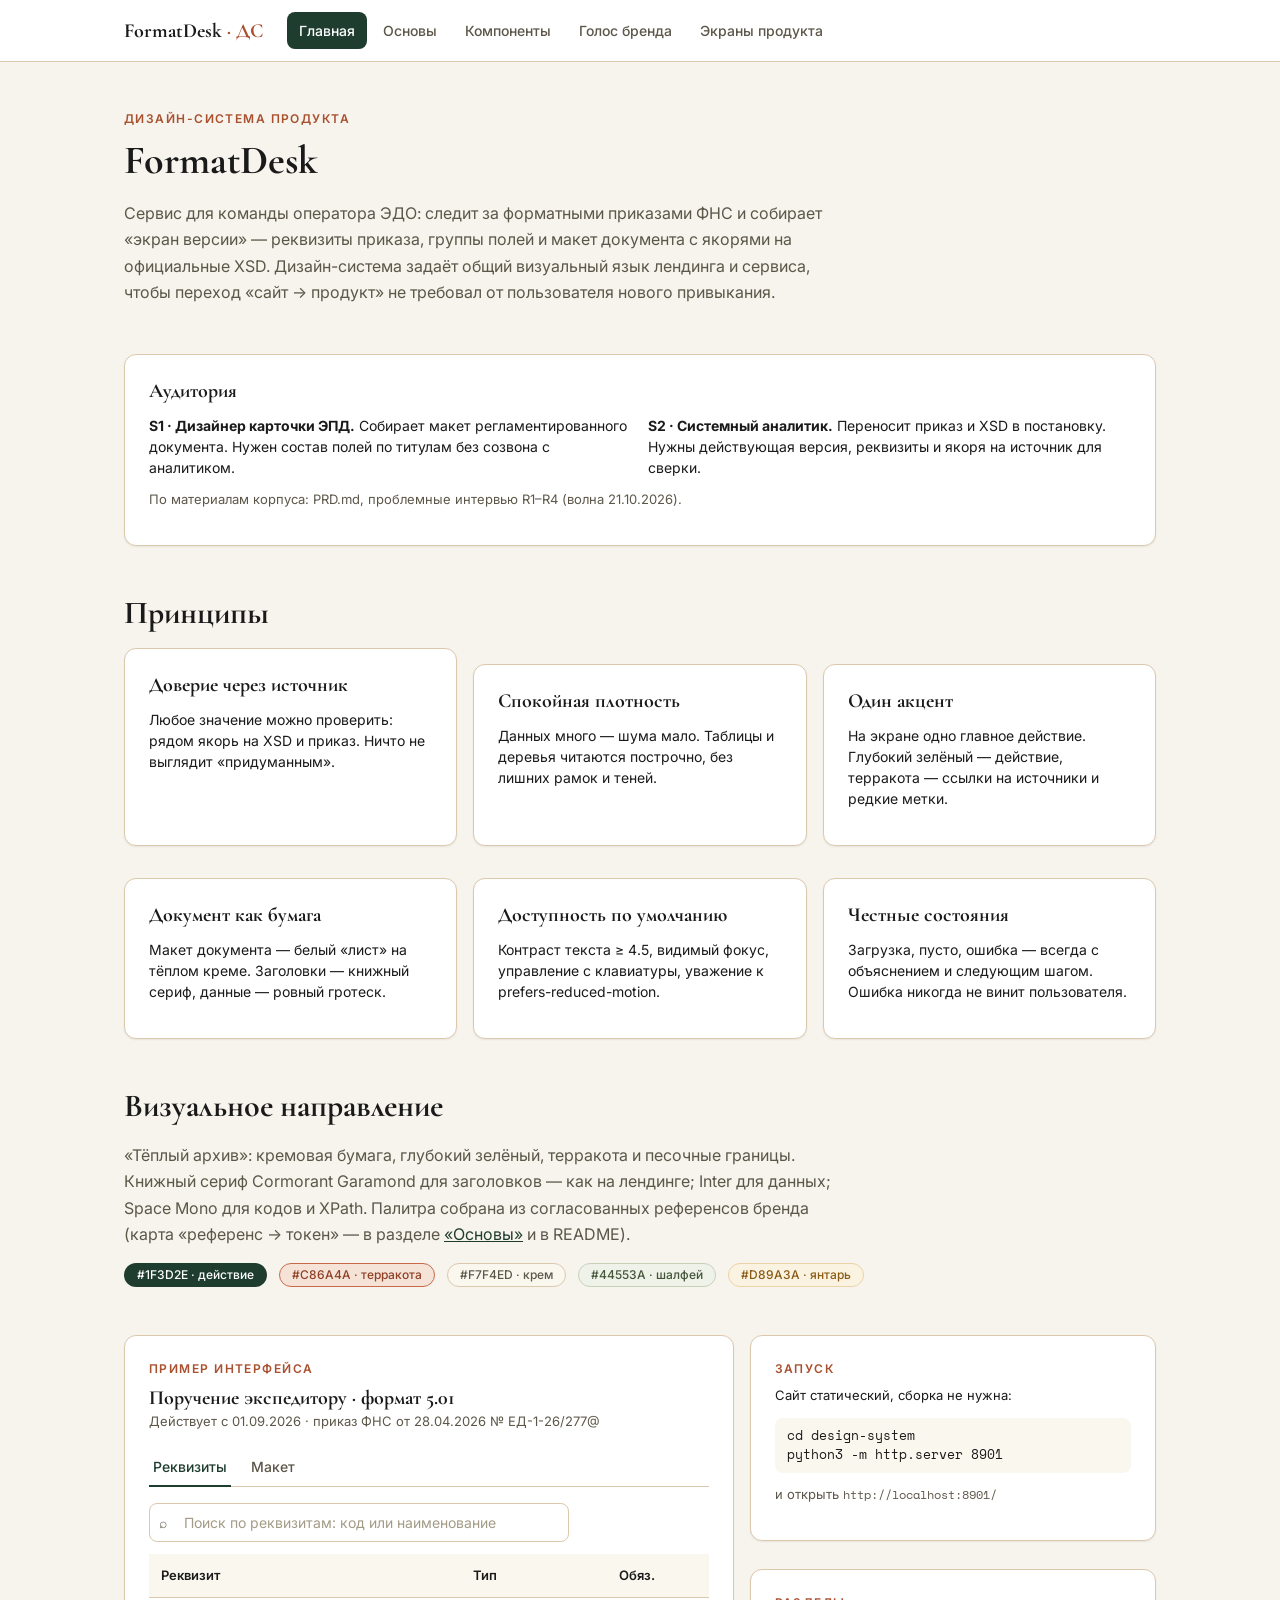
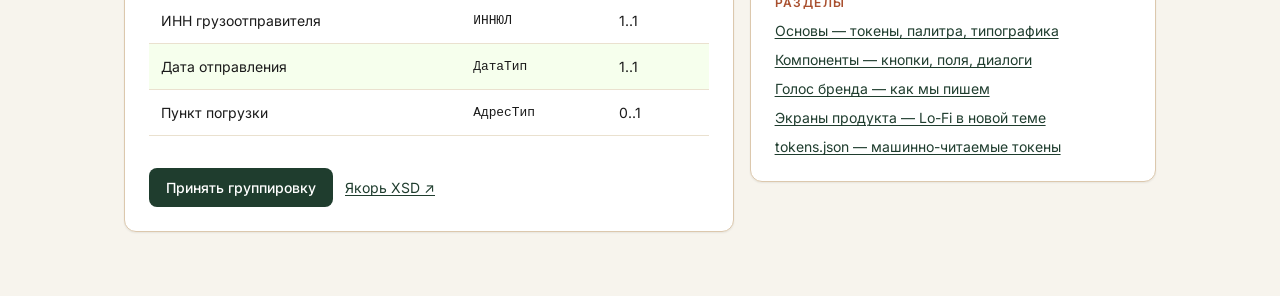
==== commit a5f44e07: "Дизайн-система: hex фона на страницах сайта → #F7F4ED" ====
--- a/design-system/index.html
+++ b/design-system/index.html
@@ -75,7 +75,7 @@
         <div class="demo-row" style="margin-top: var(--fd-space-4)">
           <span class="fd-badge fd-badge--dark">#1F3D2E · действие</span>
           <span class="fd-badge fd-badge--accent">#C86A4A · терракота</span>
-          <span class="fd-badge fd-badge--neutral">#F5F2EB · крем</span>
+          <span class="fd-badge fd-badge--neutral">#F7F4ED · крем</span>
           <span class="fd-badge fd-badge--success">#44553A · шалфей</span>
           <span class="fd-badge fd-badge--warning">#D89A3A · янтарь</span>
         </div>
@@ -152,7 +152,7 @@
         <h2>Палитра</h2>
         <h3>Фоны и поверхности · background / surface</h3>
         <div class="swatches">
-          <div class="swatch"><div class="swatch-color" style="background:#F5F2EB"></div><div class="swatch-body"><span class="swatch-role">background</span><div>Фон страницы</div><span class="token-name" data-copy="#F5F2EB" title="Нажмите, чтобы скопировать">--fd-bg · #F5F2EB</span></div></div>
+          <div class="swatch"><div class="swatch-color" style="background:#F7F4ED"></div><div class="swatch-body"><span class="swatch-role">background</span><div>Фон страницы</div><span class="token-name" data-copy="#F7F4ED" title="Нажмите, чтобы скопировать">--fd-bg · #F7F4ED</span></div></div>
           <div class="swatch"><div class="swatch-color" style="background:#FFFFFF"></div><div class="swatch-body"><span class="swatch-role">surface</span><div>Карточки, таблицы</div><span class="token-name" data-copy="#FFFFFF">--fd-surface · #FFFFFF</span></div></div>
           <div class="swatch"><div class="swatch-color" style="background:#EFECE2"></div><div class="swatch-body"><span class="swatch-role">surface</span><div>Утопленные зоны</div><span class="token-name" data-copy="#EFECE2">--fd-surface-sunken · #EFECE2</span></div></div>
           <div class="swatch"><div class="swatch-color" style="background:#FAF7EF"></div><div class="swatch-body"><span class="swatch-role">surface</span><div>Шапки таблиц</div><span class="token-name" data-copy="#FAF7EF">--fd-surface-warm · #FAF7EF</span></div></div>
--- a/design-system/tokens.css
+++ b/design-system/tokens.css
@@ -6,7 +6,7 @@
 
 :root {
   /* ---------- Цвет: фоны и поверхности ---------- */
-  --fd-bg: #F5F2EB;             /* фон страницы — тёплый крем (реф. 7) */
+  --fd-bg: #F7F4ED;             /* фон страницы — тёплый крем (реф. 7); 2026-11-25 осветлён с #F5F2EB по решению пользователя */
   --fd-surface: #FFFFFF;        /* карточки, таблицы, диалоги */
   --fd-surface-sunken: #EFECE2; /* утопленные зоны, фон лендинга */
   --fd-surface-warm: #FAF7EF;   /* шапки таблиц, чередование строк */
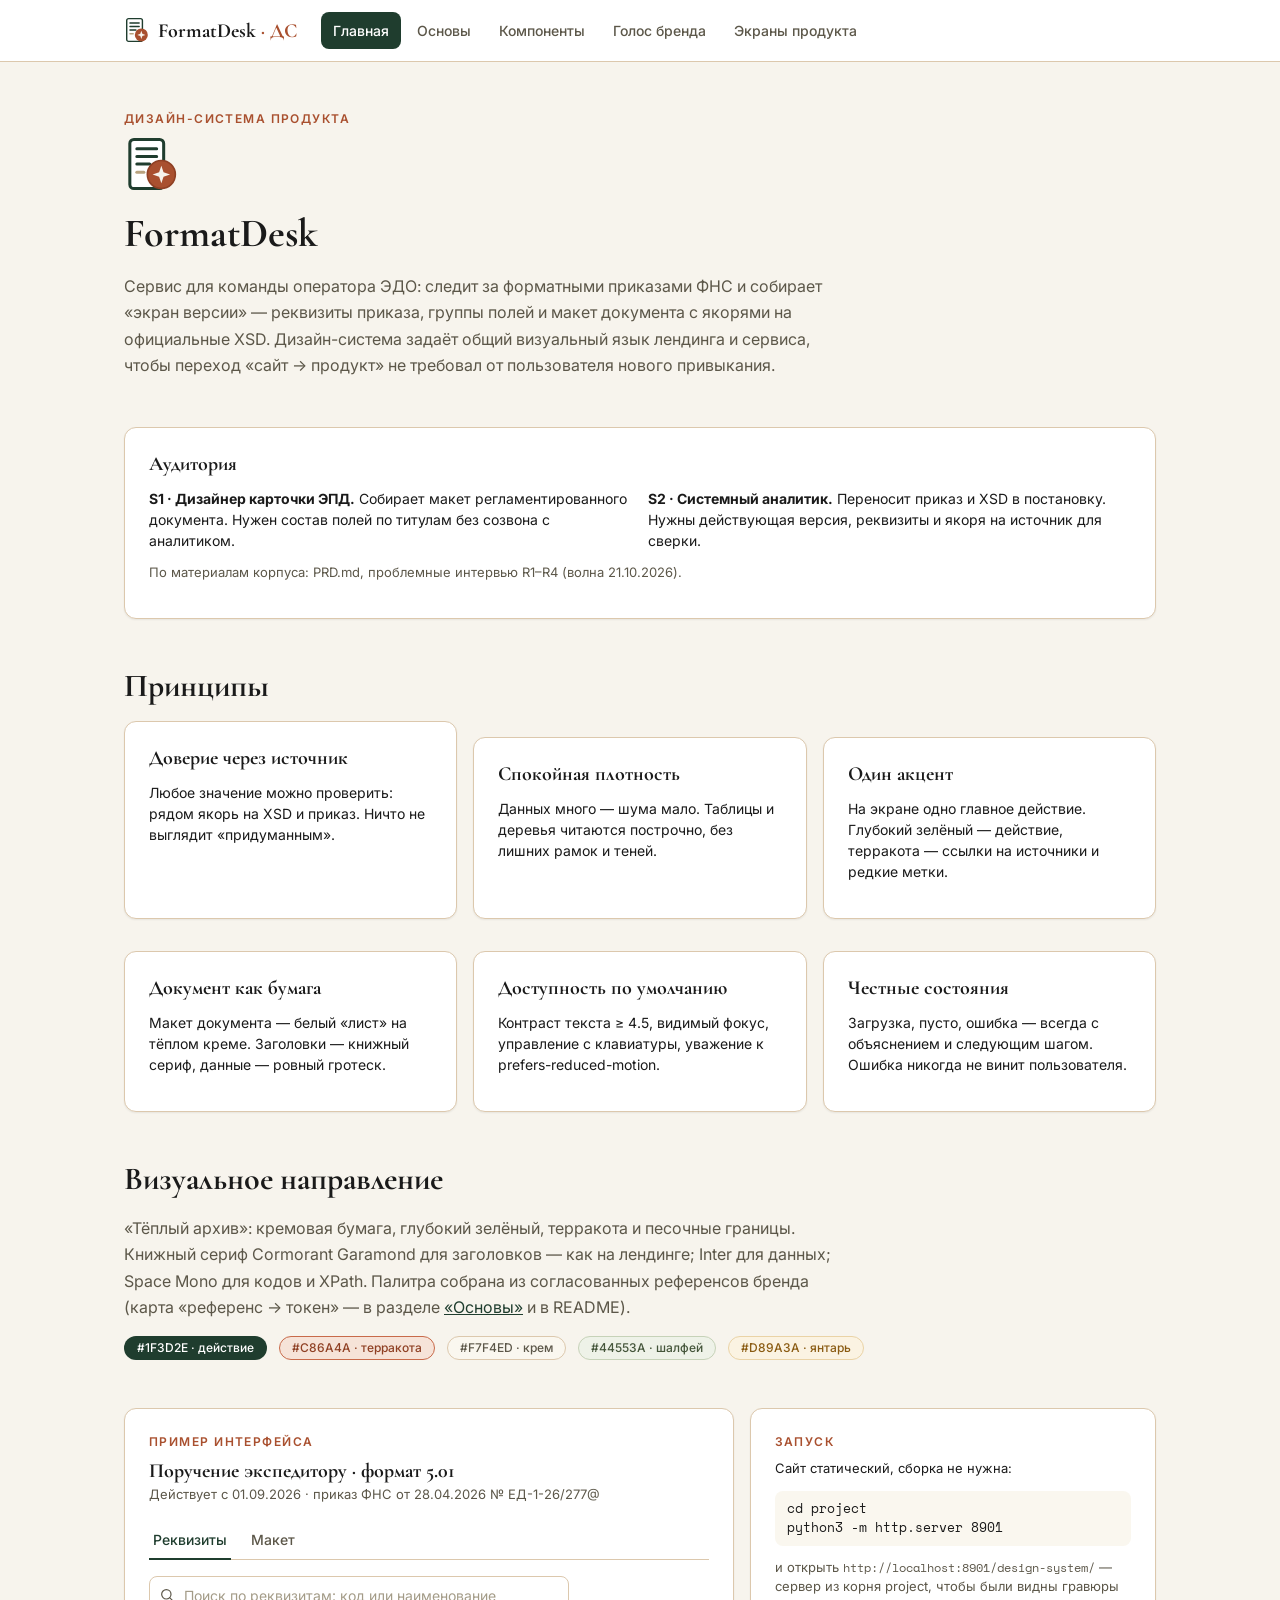
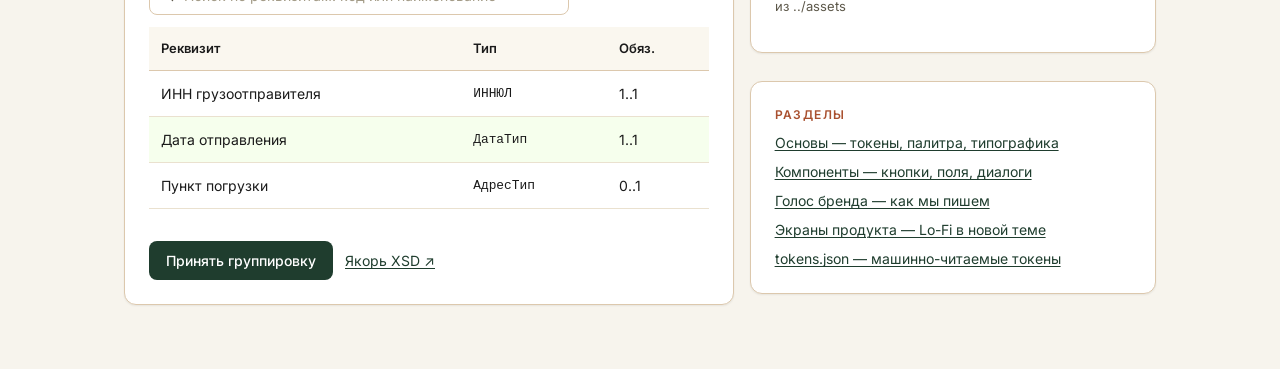
==== commit 9391302f: "Дизайн-система: логотип в шапке и фавиконка, разделы «Логотип», «Иконки», «Иллюстрации», иллюстрация" ====
--- a/design-system/index.html
+++ b/design-system/index.html
@@ -4,6 +4,7 @@
   <meta charset="UTF-8" />
   <meta name="viewport" content="width=device-width, initial-scale=1.0" />
   <title>FormatDesk · Дизайн-система</title>
+  <link rel="icon" type="image/svg+xml" href="assets/favicon.svg" />
   <link rel="preconnect" href="https://fonts.googleapis.com" />
   <link rel="preconnect" href="https://fonts.gstatic.com" crossorigin />
   <link href="https://fonts.googleapis.com/css2?family=Cormorant+Garamond:ital,wght@0,500;0,600;0,700;1,500&family=Inter:wght@400;500;600;700&family=Space+Mono:wght@400;700&display=swap" rel="stylesheet" />
@@ -14,7 +15,7 @@
 
   <header class="topbar">
     <div class="topbar-inner">
-      <a class="brand" href="#/">FormatDesk<span> · ДС</span></a>
+      <a class="brand" href="#/"><svg viewBox="0 0 48 48" aria-hidden="true"><rect x="5" y="3" width="29" height="42" rx="3.5" fill="#FFFFFF" stroke="#1F3D2E" stroke-width="2.6"/><path d="M11 11h17M11 17.5h17M11 24h11" stroke="#1F3D2E" stroke-width="2.6" stroke-linecap="round"/><path d="M11 31h6" stroke="#B9A37F" stroke-width="2.6" stroke-linecap="round"/><circle cx="32" cy="33" r="12" fill="#A9502F"/><path d="M32 25.5l1.9 5.6 5.6 1.9-5.6 1.9-1.9 5.6-1.9-5.6-5.6-1.9 5.6-1.9z" fill="#F7F4ED"/></svg>FormatDesk<span> · ДС</span></a>
       <nav class="topnav" aria-label="Разделы дизайн-системы">
         <a href="#/" class="active">Главная</a>
         <a href="#/osnovy">Основы</a>
@@ -29,6 +30,7 @@
   <main class="page active" data-page="" id="page-home">
     <div class="wrap">
       <p class="kicker">Дизайн-система продукта</p>
+      <p style="margin: 0 0 var(--fd-space-3)"><img src="assets/logo-mark.svg" alt="" width="56" height="56" /></p>
       <h1>FormatDesk</h1>
       <p class="lead">
         Сервис для команды оператора ЭДО: следит за форматными приказами ФНС и собирает
@@ -93,7 +95,7 @@
           <div id="home-tabs-panels">
             <div class="fd-tabpanel" id="home-tab-1" role="tabpanel" aria-labelledby="home-tabbtn-1">
               <div class="fd-search" style="margin-bottom: var(--fd-space-3)">
-                <span class="fd-search-icon" aria-hidden="true">⌕</span>
+                <span class="fd-search-icon" aria-hidden="true"><svg viewBox="0 0 24 24" fill="none" stroke="currentColor" stroke-width="1.8" stroke-linecap="round" stroke-linejoin="round"><circle cx="11" cy="11" r="7"/><path d="m20.5 20.5-4.6-4.6"/></svg></span>
                 <input class="fd-input" type="search" placeholder="Поиск по реквизитам: код или наименование" aria-label="Поиск по реквизитам" />
               </div>
               <table class="fd-table">
@@ -118,8 +120,8 @@
           <div class="card" style="width: 100%">
             <p class="kicker">Запуск</p>
             <p class="small">Сайт статический, сборка не нужна:</p>
-            <p class="mono small" style="background: var(--fd-surface-warm); padding: var(--fd-space-2) var(--fd-space-3); border-radius: var(--fd-radius-m);">cd design-system<br/>python3 -m http.server 8901</p>
-            <p class="small muted">и открыть <span class="mono">http://localhost:8901/</span></p>
+            <p class="mono small" style="background: var(--fd-surface-warm); padding: var(--fd-space-2) var(--fd-space-3); border-radius: var(--fd-radius-m);">cd project<br/>python3 -m http.server 8901</p>
+            <p class="small muted">и открыть <span class="mono">http://localhost:8901/design-system/</span> — сервер из корня project, чтобы были видны гравюры из ../assets</p>
           </div>
           <div class="card" style="width: 100%">
             <p class="kicker">Разделы</p>
@@ -147,6 +149,30 @@
         Компоненты и экраны продукта используют только переменные, без «голых» значений.
         Тема одна — светлая: продукт работает с документами при дневном свете офиса; тёмная тема в объём р1 не входит.
       </p>
+
+      <div class="section-gap">
+        <h2>Логотип</h2>
+        <p class="lead" style="margin-bottom: var(--fd-space-4)">
+          Знак — лист приказа с сургучной печатью, внутри печати — золотая искра: форматы и немного магии.
+          Словесная марка — Cormorant Garamond Bold, «Desk» — терракотой, как на лендинге.
+        </p>
+        <div class="logo-grid">
+          <div class="logo-tile logo-tile--cream">
+            <span class="logo-lockup"><img src="assets/logo-mark.svg" alt="Знак FormatDesk: лист приказа с печатью" /><span class="wm">Format<i>Desk</i></span></span>
+          </div>
+          <div class="logo-tile logo-tile--dark">
+            <span class="logo-lockup"><img src="assets/logo-mark.svg" alt="" /><span class="wm">Format<i>Desk</i></span></span>
+          </div>
+          <div class="logo-tile logo-tile--white">
+            <img src="assets/logo-mark.svg" alt="Знак FormatDesk без надписи" style="width: 72px; height: 72px" />
+          </div>
+          <div class="card logo-rules">
+            <p><strong>Охранное поле</strong> — высота печати знака с каждой стороны. Минимальная высота знака — 16px, полного логотипа — 24px.</p>
+            <p><strong>На тёмном</strong> (глубокий зелёный) словесная марка — белая, «Desk» — янтарной; знак не меняется: белый лист читается сам.</p>
+            <p class="muted small" style="margin: 0">Нельзя: менять пропорции и цвета, поворачивать, ставить на пёстрый фон без подложки. Файлы: <span class="mono">assets/logo.svg</span>, <span class="mono">assets/logo-mark.svg</span>, <span class="mono">assets/favicon.svg</span>.</p>
+          </div>
+        </div>
+      </div>
 
       <div class="section-gap">
         <h2>Палитра</h2>
@@ -242,24 +268,57 @@
         </div>
       </div>
 
-      <div class="section-gap grid-2">
-        <div>
-          <h2>Иконки</h2>
-          <div class="card">
-            <p>Линейные, 1.5px, круглые окончания, размер 16–20px. В действиях — всегда с текстовой подписью.</p>
-            <div class="demo-row" style="font-size: 20px; color: var(--fd-primary)">
-              <span title="Поиск">⌕</span><span title="Якорь XSD">↗</span><span title="Раскрыть">▸</span><span title="Закрыть">×</span><span title="Успех">✓</span><span title="Предупреждение">⚠</span><span title="Добавить">+</span>
-            </div>
-            <p class="muted small">В р1 используется системный набор символов прототипа; выделенный иконочный шрифт — за пределами р1.</p>
-          </div>
-        </div>
-        <div>
-          <h2>Иллюстрации и motion</h2>
-          <div class="card">
-            <p>Иллюстративный стиль продукта — гравюры лендинга (гербарий, всадники, маги): чернильный штрих на креме. В сервисе иллюстрации не используются, только в пустых состояниях.</p>
-            <p><span class="token-name">motion: 120ms / 200ms, ease-out</span> — только наведения, раскрытия и появление тостов. Без декоративной анимации данных.</p>
-            <p class="muted small">При prefers-reduced-motion все переходы отключаются (реализовано в tokens.css).</p>
-          </div>
+      <div class="section-gap">
+        <h2>Иконки</h2>
+        <div class="card">
+          <p>Авторский набор: сетка 24px, линия 1.8px со скруглёнными концами, цвет — <span class="mono">currentColor</span> (наследует цвет текста и кнопок). Акцентные детали — только золото и терракота: искра, печать, редкие метки.</p>
+          <div class="icon-grid">
+            <div class="icon-card"><svg viewBox="0 0 24 24" fill="none" stroke="currentColor" stroke-width="1.8" stroke-linecap="round" stroke-linejoin="round" aria-hidden="true"><circle cx="11" cy="11" r="7"/><path d="m20.5 20.5-4.6-4.6"/></svg><span class="icon-name">Поиск</span></div>
+            <div class="icon-card"><svg viewBox="0 0 24 24" fill="none" stroke="currentColor" stroke-width="1.8" stroke-linecap="round" stroke-linejoin="round" aria-hidden="true"><path d="M14 4h6v6"/><path d="M20 4 10 14"/><path d="M20 13.5V19a1.5 1.5 0 0 1-1.5 1.5h-13A1.5 1.5 0 0 1 4 19V6a1.5 1.5 0 0 1 1.5-1.5H11"/></svg><span class="icon-name">Источник</span></div>
+            <div class="icon-card"><svg viewBox="0 0 24 24" fill="none" stroke="currentColor" stroke-width="1.8" stroke-linecap="round" stroke-linejoin="round" aria-hidden="true"><path d="M8 3h6l4 4v12a2 2 0 0 1-2 2H8a2 2 0 0 1-2-2V5a2 2 0 0 1 2-2z"/><path d="M14 3v4h4"/><path d="M9.5 12h5M9.5 15.5h5"/></svg><span class="icon-name">Приказ</span></div>
+            <div class="icon-card"><svg viewBox="0 0 24 24" fill="none" stroke="currentColor" stroke-width="1.8" stroke-linecap="round" stroke-linejoin="round" aria-hidden="true"><rect x="9" y="3" width="6" height="5" rx="1.5"/><rect x="3.5" y="15.5" width="6" height="5" rx="1.5"/><rect x="14.5" y="15.5" width="6" height="5" rx="1.5"/><path d="M12 8v3.5M6.5 15.5v-1.5A1.5 1.5 0 0 1 8 12.5h8a1.5 1.5 0 0 1 1.5 1.5v1.5"/></svg><span class="icon-name">Дерево XSD</span></div>
+            <div class="icon-card"><svg viewBox="0 0 24 24" fill="none" stroke="currentColor" stroke-width="1.8" stroke-linecap="round" stroke-linejoin="round" aria-hidden="true"><rect x="3.5" y="4" width="17" height="16" rx="2.5"/><path d="M3.5 9.5h17M9.5 9.5V20"/></svg><span class="icon-name">Макет</span></div>
+            <div class="icon-card"><svg viewBox="0 0 24 24" fill="none" stroke="currentColor" stroke-width="1.8" stroke-linecap="round" stroke-linejoin="round" aria-hidden="true"><rect x="3.5" y="5" width="17" height="15.5" rx="2.5"/><path d="M8 2.5v4M16 2.5v4M3.5 10h17"/></svg><span class="icon-name">Дата</span></div>
+            <div class="icon-card"><svg viewBox="0 0 24 24" fill="none" stroke="currentColor" stroke-width="1.8" stroke-linecap="round" stroke-linejoin="round" aria-hidden="true"><circle cx="12" cy="12" r="8.5"/><path d="M12 7.5l1.2 3.3 3.3 1.2-3.3 1.2L12 16.5l-1.2-3.3-3.3-1.2 3.3-1.2z" fill="#D4AF37" stroke="none"/></svg><span class="icon-name">Печать</span></div>
+            <div class="icon-card"><svg viewBox="0 0 24 24" fill="none" stroke="currentColor" stroke-width="1.8" stroke-linecap="round" stroke-linejoin="round" aria-hidden="true"><circle cx="12" cy="12" r="8.5"/><path d="m8.5 12.2 2.4 2.4 4.8-5"/></svg><span class="icon-name">Успех</span></div>
+            <div class="icon-card"><svg viewBox="0 0 24 24" fill="none" stroke="currentColor" stroke-width="1.8" stroke-linecap="round" stroke-linejoin="round" aria-hidden="true"><path d="M12 4 21 20H3z"/><path d="M12 10v4.5"/><circle cx="12" cy="17" r=".6" fill="currentColor" stroke="none"/></svg><span class="icon-name">Внимание</span></div>
+            <div class="icon-card"><svg viewBox="0 0 24 24" fill="none" stroke="currentColor" stroke-width="1.8" stroke-linecap="round" stroke-linejoin="round" aria-hidden="true"><path d="M8 3.5h8l4.5 4.5v8L16 20.5H8L3.5 16V8z"/><path d="M12 8v4.5"/><circle cx="12" cy="15.8" r=".6" fill="currentColor" stroke="none"/></svg><span class="icon-name">Ошибка</span></div>
+            <div class="icon-card"><svg viewBox="0 0 24 24" fill="none" stroke="currentColor" stroke-width="1.8" stroke-linecap="round" stroke-linejoin="round" aria-hidden="true"><circle cx="12" cy="12" r="8.5"/><path d="M12 11v5"/><circle cx="12" cy="8" r=".6" fill="currentColor" stroke="none"/></svg><span class="icon-name">Инфо</span></div>
+            <div class="icon-card"><svg viewBox="0 0 24 24" fill="none" stroke="currentColor" stroke-width="1.8" stroke-linecap="round" stroke-linejoin="round" aria-hidden="true"><path d="M12 5v14M5 12h14"/></svg><span class="icon-name">Добавить</span></div>
+            <div class="icon-card"><svg viewBox="0 0 24 24" fill="none" stroke="currentColor" stroke-width="1.8" stroke-linecap="round" stroke-linejoin="round" aria-hidden="true"><path d="m6 6 12 12M18 6 6 18"/></svg><span class="icon-name">Закрыть</span></div>
+            <div class="icon-card"><svg viewBox="0 0 24 24" fill="none" stroke="currentColor" stroke-width="1.8" stroke-linecap="round" stroke-linejoin="round" aria-hidden="true"><path d="m5.5 9 6.5 6.5L18.5 9"/></svg><span class="icon-name">Раскрыть</span></div>
+            <div class="icon-card"><svg viewBox="0 0 24 24" fill="none" stroke="currentColor" stroke-width="1.8" stroke-linecap="round" stroke-linejoin="round" aria-hidden="true"><rect x="9" y="9" width="11.5" height="11.5" rx="2"/><path d="M15 5.5V5a2 2 0 0 0-2-2H5.5A2 2 0 0 0 3.5 5V13a2 2 0 0 0 2 2h.5"/></svg><span class="icon-name">Копировать</span></div>
+            <div class="icon-card"><svg viewBox="0 0 24 24" fill="none" stroke="currentColor" stroke-width="1.8" stroke-linecap="round" stroke-linejoin="round" aria-hidden="true"><path d="M12 4v10m0 0-4-4m4 4 4-4"/><path d="M4.5 19.5h15"/></svg><span class="icon-name">Скачать</span></div>
+            <div class="icon-card"><svg viewBox="0 0 24 24" fill="none" stroke="currentColor" stroke-width="1.8" stroke-linecap="round" stroke-linejoin="round" aria-hidden="true"><path d="M12 4l2 5.5 5.5 2-5.5 2-2 5.5-2-5.5L4.5 12l5.5-2z" fill="#D4AF37" stroke="none"/><path d="M18.5 3.5l.7 2 2 .7-2 .7-.7 2-.7-2-2-.7 2-.7z" fill="currentColor" stroke="none"/></svg><span class="icon-name">Искра</span></div>
+          </div>
+          <p class="muted small" style="margin-top: var(--fd-space-3)">У иконки рядом с текстом — <span class="mono">aria-hidden</span>; иконка-кнопка — всегда с <span class="mono">aria-label</span>. В Lo-Fi прототипе р1 остались системные символы; этот набор — стандарт для следующих итераций.</p>
+        </div>
+      </div>
+
+      <div class="section-gap">
+        <h2>Иллюстрации</h2>
+        <div class="card">
+          <h3>Спот-иллюстрации пустых состояний</h3>
+          <p class="muted small">Чернильная линия, штриховка под 45°, песочные детали и одна терракотовая печать или золотая искра — гравюрный характер лендинга в формате маленького SVG. Используются только в пустых состояниях и ошибках, по одной на экран.</p>
+          <div class="spot-grid">
+            <div class="spot-card"><img src="assets/empty-search.svg" alt="Лупа над стопкой приказов, в линзе — золотая искра" /><span class="spot-name">Ничего не найдено · assets/empty-search.svg</span></div>
+            <div class="spot-card"><img src="assets/empty-archive.svg" alt="Открытая архивная коробка с одной папкой и печатью" /><span class="spot-name">Архив пуст · assets/empty-archive.svg</span></div>
+            <div class="spot-card"><img src="assets/error-connection.svg" alt="Разорванный лист приказа и знак ошибки" /><span class="spot-name">Ошибка загрузки · assets/error-connection.svg</span></div>
+          </div>
+        </div>
+        <div class="card section-gap">
+          <h3>Гравюры лендинга</h3>
+          <p class="muted small">Крупный иллюстративный стиль бренда — гравюры: чернильный штрих на креме. Живут на лендинге и в маркетинге, в сервис не переносятся.</p>
+          <div class="illu-grid">
+            <figure><img src="../assets/eng-burin.webp" alt="Гравюра: руки гравёра с резцом, лупой и чернильницей" loading="lazy" /><figcaption>Гравёр с резцом и лупой — метафора ручной сверки форматов</figcaption></figure>
+            <figure><img src="../assets/eng-duo.webp" alt="Гравюра: маг со свитком-таблицей и ведьма, зажигающая искру" loading="lazy" /><figcaption>Маг со свитком реквизитов и искра — характер бренда</figcaption></figure>
+          </div>
+          <p class="muted small" style="margin-top: var(--fd-space-2)">Файлы гравюр — в репозитории лендинга (<span class="mono">/assets</span>), здесь показаны по ссылке, без дублирования.</p>
+        </div>
+        <div class="card section-gap">
+          <h3>Motion</h3>
+          <p><span class="token-name">motion: 120ms / 200ms, ease-out</span> — только наведения, раскрытия и появление тостов. Без декоративной анимации данных.</p>
+          <p class="muted small" style="margin: 0">При prefers-reduced-motion все переходы отключаются (реализовано в tokens.css).</p>
         </div>
       </div>
 
@@ -369,7 +428,7 @@
                 </select>
               </div>
               <div class="fd-search">
-                <span class="fd-search-icon" aria-hidden="true">⌕</span>
+                <span class="fd-search-icon" aria-hidden="true"><svg viewBox="0 0 24 24" fill="none" stroke="currentColor" stroke-width="1.8" stroke-linecap="round" stroke-linejoin="round"><circle cx="11" cy="11" r="7"/><path d="m20.5 20.5-4.6-4.6"/></svg></span>
                 <input class="fd-input" type="search" placeholder="Поиск по реквизитам: код или наименование" aria-label="Поиск по реквизитам" />
               </div>
             </div>
@@ -488,9 +547,9 @@
       <div class="section-gap">
         <h2>Уведомления и прогресс <span class="fd-badge fd-badge--dark">прототип</span></h2>
         <div class="card demo-col">
-          <div class="fd-alert fd-alert--success" role="status"><p><span class="fd-alert-title">Группировка принята.</span>Блок «Сведения о грузоотправителе» добавлен в черновик постановки.</p><button class="close" aria-label="Закрыть">×</button></div>
-          <div class="fd-alert fd-alert--warning" role="status"><p><span class="fd-alert-title">Версия заменяется.</span>С 01.03.2027 действует редакция 5.02 — сверьте постановку до этой даты.</p><button class="close" aria-label="Закрыть">×</button></div>
-          <div class="fd-alert fd-alert--error" role="alert"><p><span class="fd-alert-title">Не удалось загрузить данные версии.</span>Проверьте соединение и попробуйте ещё раз. Если ошибка повторяется — откройте приказ на nalog.gov.ru.</p><button class="close" aria-label="Закрыть">×</button></div>
+          <div class="fd-alert fd-alert--success" role="status"><span class="fd-alert-ico" aria-hidden="true"><svg viewBox="0 0 24 24" fill="none" stroke="currentColor" stroke-width="1.8" stroke-linecap="round" stroke-linejoin="round"><circle cx="12" cy="12" r="8.5"/><path d="m8.5 12.2 2.4 2.4 4.8-5"/></svg></span><p><span class="fd-alert-title">Группировка принята.</span>Блок «Сведения о грузоотправителе» добавлен в черновик постановки.</p><button class="close" aria-label="Закрыть">×</button></div>
+          <div class="fd-alert fd-alert--warning" role="status"><span class="fd-alert-ico" aria-hidden="true"><svg viewBox="0 0 24 24" fill="none" stroke="currentColor" stroke-width="1.8" stroke-linecap="round" stroke-linejoin="round"><path d="M12 4 21 20H3z"/><path d="M12 10v4.5"/><circle cx="12" cy="17" r=".6" fill="currentColor" stroke="none"/></svg></span><p><span class="fd-alert-title">Версия заменяется.</span>С 01.03.2027 действует редакция 5.02 — сверьте постановку до этой даты.</p><button class="close" aria-label="Закрыть">×</button></div>
+          <div class="fd-alert fd-alert--error" role="alert"><span class="fd-alert-ico" aria-hidden="true"><svg viewBox="0 0 24 24" fill="none" stroke="currentColor" stroke-width="1.8" stroke-linecap="round" stroke-linejoin="round"><path d="M8 3.5h8l4.5 4.5v8L16 20.5H8L3.5 16V8z"/><path d="M12 8v4.5"/><circle cx="12" cy="15.8" r=".6" fill="currentColor" stroke="none"/></svg></span><p><span class="fd-alert-title">Не удалось загрузить данные версии.</span>Проверьте соединение и попробуйте ещё раз. Если ошибка повторяется — откройте приказ на nalog.gov.ru.</p><button class="close" aria-label="Закрыть">×</button></div>
           <div class="demo-row">
             <button class="fd-btn fd-btn--secondary" data-toast="Изменения сохранены." data-toast-kind="success">Тост «успех»</button>
             <button class="fd-btn fd-btn--secondary" data-toast="Соединение восстановлено." data-toast-kind="info">Тост «инфо»</button>
@@ -523,7 +582,7 @@
             <p class="muted small" style="margin-top: var(--fd-space-3)">Скелетон для строк таблицы.</p>
           </div>
           <div class="card fd-empty">
-            <div class="fd-empty-icon" aria-hidden="true">☰</div>
+            <div class="fd-empty-icon"><img src="assets/empty-search.svg" alt="" /></div>
             <p><strong>По запросу ничего не найдено.</strong></p>
             <p class="small">Проверьте код реквизита или сбросьте фильтр «Только обязательные».</p>
           </div>
--- a/design-system/styles.css
+++ b/design-system/styles.css
@@ -57,6 +57,7 @@
   white-space: nowrap;
 }
 .brand span { color: var(--fd-accent-strong); }
+.brand svg { width: 26px; height: 26px; margin-right: var(--fd-space-2); vertical-align: -6px; }
 .topnav { display: flex; gap: var(--fd-space-1); flex-wrap: wrap; }
 .topnav a {
   text-decoration: none; color: var(--fd-text-secondary);
@@ -196,6 +197,7 @@
   position: absolute; left: 10px; top: 50%; transform: translateY(-50%);
   color: var(--fd-text-secondary); pointer-events: none;
 }
+.fd-search .fd-search-icon svg { display: block; width: 16px; height: 16px; }
 
 /* ---------- Checkbox / Radio / Switch ---------- */
 .fd-check { display: inline-flex; align-items: center; gap: var(--fd-space-2); cursor: pointer; font-size: var(--fd-text-m); }
@@ -286,6 +288,8 @@
 .fd-alert--warning { background: var(--fd-warning-bg); border-color: var(--fd-warning-border); color: var(--fd-warning); }
 .fd-alert--error   { background: var(--fd-error-bg); border-color: var(--fd-error-border); color: var(--fd-error); }
 .fd-alert--info    { background: var(--fd-primary-soft); border-color: var(--fd-border-strong); color: var(--fd-primary); }
+.fd-alert .fd-alert-ico { display: inline-flex; flex: 0 0 auto; margin-top: 2px; }
+.fd-alert .fd-alert-ico svg { width: 16px; height: 16px; display: block; }
 .fd-alert .close { border: none; background: none; font: inherit; cursor: pointer; color: inherit; opacity: .7; padding: 0 2px; }
 .fd-alert .close:hover { opacity: 1; }
 
@@ -318,6 +322,7 @@
 /* ---------- Пустое состояние ---------- */
 .fd-empty { text-align: center; padding: var(--fd-space-7) var(--fd-space-4); color: var(--fd-text-secondary); }
 .fd-empty .fd-empty-icon { font-size: 32px; margin-bottom: var(--fd-space-2); }
+.fd-empty .fd-empty-icon img { width: 132px; height: auto; }
 
 /* ---------- Диалог ---------- */
 .fd-dialog-wrap {
@@ -426,9 +431,41 @@
 /* ---------- Пример интерфейса на главной ---------- */
 .hero-preview { display: grid; grid-template-columns: 1.2fr .8fr; gap: var(--fd-space-4); align-items: start; }
 
+/* ---------- Логотип ---------- */
+.logo-grid { display: grid; grid-template-columns: 1fr 1fr; gap: var(--fd-space-4); align-items: stretch; }
+.logo-tile { border: 1px solid var(--fd-border-soft); border-radius: var(--fd-radius-l); padding: var(--fd-space-5); display: flex; align-items: center; justify-content: center; min-height: 128px; }
+.logo-tile--cream { background: var(--fd-bg); }
+.logo-tile--white { background: var(--fd-surface); }
+.logo-tile--dark { background: var(--fd-primary); }
+.logo-tile img { max-width: 100%; }
+.logo-lockup { display: inline-flex; align-items: center; gap: 12px; }
+.logo-lockup img { width: 42px; height: 42px; }
+.logo-lockup .wm { font-family: var(--fd-font-display); font-weight: var(--fd-weight-bold); font-size: 32px; color: var(--fd-text); line-height: 1; }
+.logo-lockup .wm i { font-style: normal; color: var(--fd-accent-strong); }
+.logo-tile--dark .logo-lockup .wm { color: #FFFFFF; }
+.logo-tile--dark .logo-lockup .wm i { color: var(--fd-warning-accent); }
+.logo-rules p { margin: 0 0 var(--fd-space-3); }
+
+/* ---------- Иконки ---------- */
+.icon-grid { display: grid; grid-template-columns: repeat(auto-fill, minmax(96px, 1fr)); gap: var(--fd-space-2); margin-top: var(--fd-space-3); }
+.icon-card { border: 1px solid var(--fd-border-soft); border-radius: var(--fd-radius-m); background: var(--fd-surface); padding: var(--fd-space-3) var(--fd-space-2); display: flex; flex-direction: column; align-items: center; gap: var(--fd-space-2); text-align: center; transition: border-color var(--fd-motion-fast) var(--fd-motion-ease); }
+.icon-card:hover { border-color: var(--fd-border-strong); }
+.icon-card svg { width: 26px; height: 26px; color: var(--fd-primary); }
+.icon-card .icon-name { font-size: var(--fd-text-xs); color: var(--fd-text-secondary); }
+
+/* ---------- Иллюстрации ---------- */
+.spot-grid { display: grid; grid-template-columns: repeat(3, 1fr); gap: var(--fd-space-3); margin-top: var(--fd-space-3); }
+.spot-card { border: 1px solid var(--fd-border-soft); border-radius: var(--fd-radius-l); background: var(--fd-surface); padding: var(--fd-space-4); text-align: center; }
+.spot-card img { width: 100%; max-width: 176px; height: auto; }
+.spot-card .spot-name { font-size: var(--fd-text-xs); color: var(--fd-text-secondary); margin-top: var(--fd-space-2); display: block; }
+.illu-grid { display: grid; grid-template-columns: 1fr 1fr; gap: var(--fd-space-3); margin-top: var(--fd-space-3); }
+.illu-grid figure { margin: 0; border: 1px solid var(--fd-border-soft); border-radius: var(--fd-radius-l); overflow: hidden; background: var(--fd-surface); }
+.illu-grid img { width: 100%; display: block; }
+.illu-grid figcaption { padding: var(--fd-space-2) var(--fd-space-3); font-size: var(--fd-text-xs); color: var(--fd-text-secondary); }
+
 /* ---------- Адаптация ---------- */
 @media (max-width: 860px) {
-  .grid-2, .grid-3, .hero-preview, .voice-pair { grid-template-columns: 1fr; }
+  .grid-2, .grid-3, .hero-preview, .voice-pair, .logo-grid, .spot-grid, .illu-grid { grid-template-columns: 1fr; }
   .type-spec { flex-basis: 140px; }
 }
 @media (max-width: 760px) {
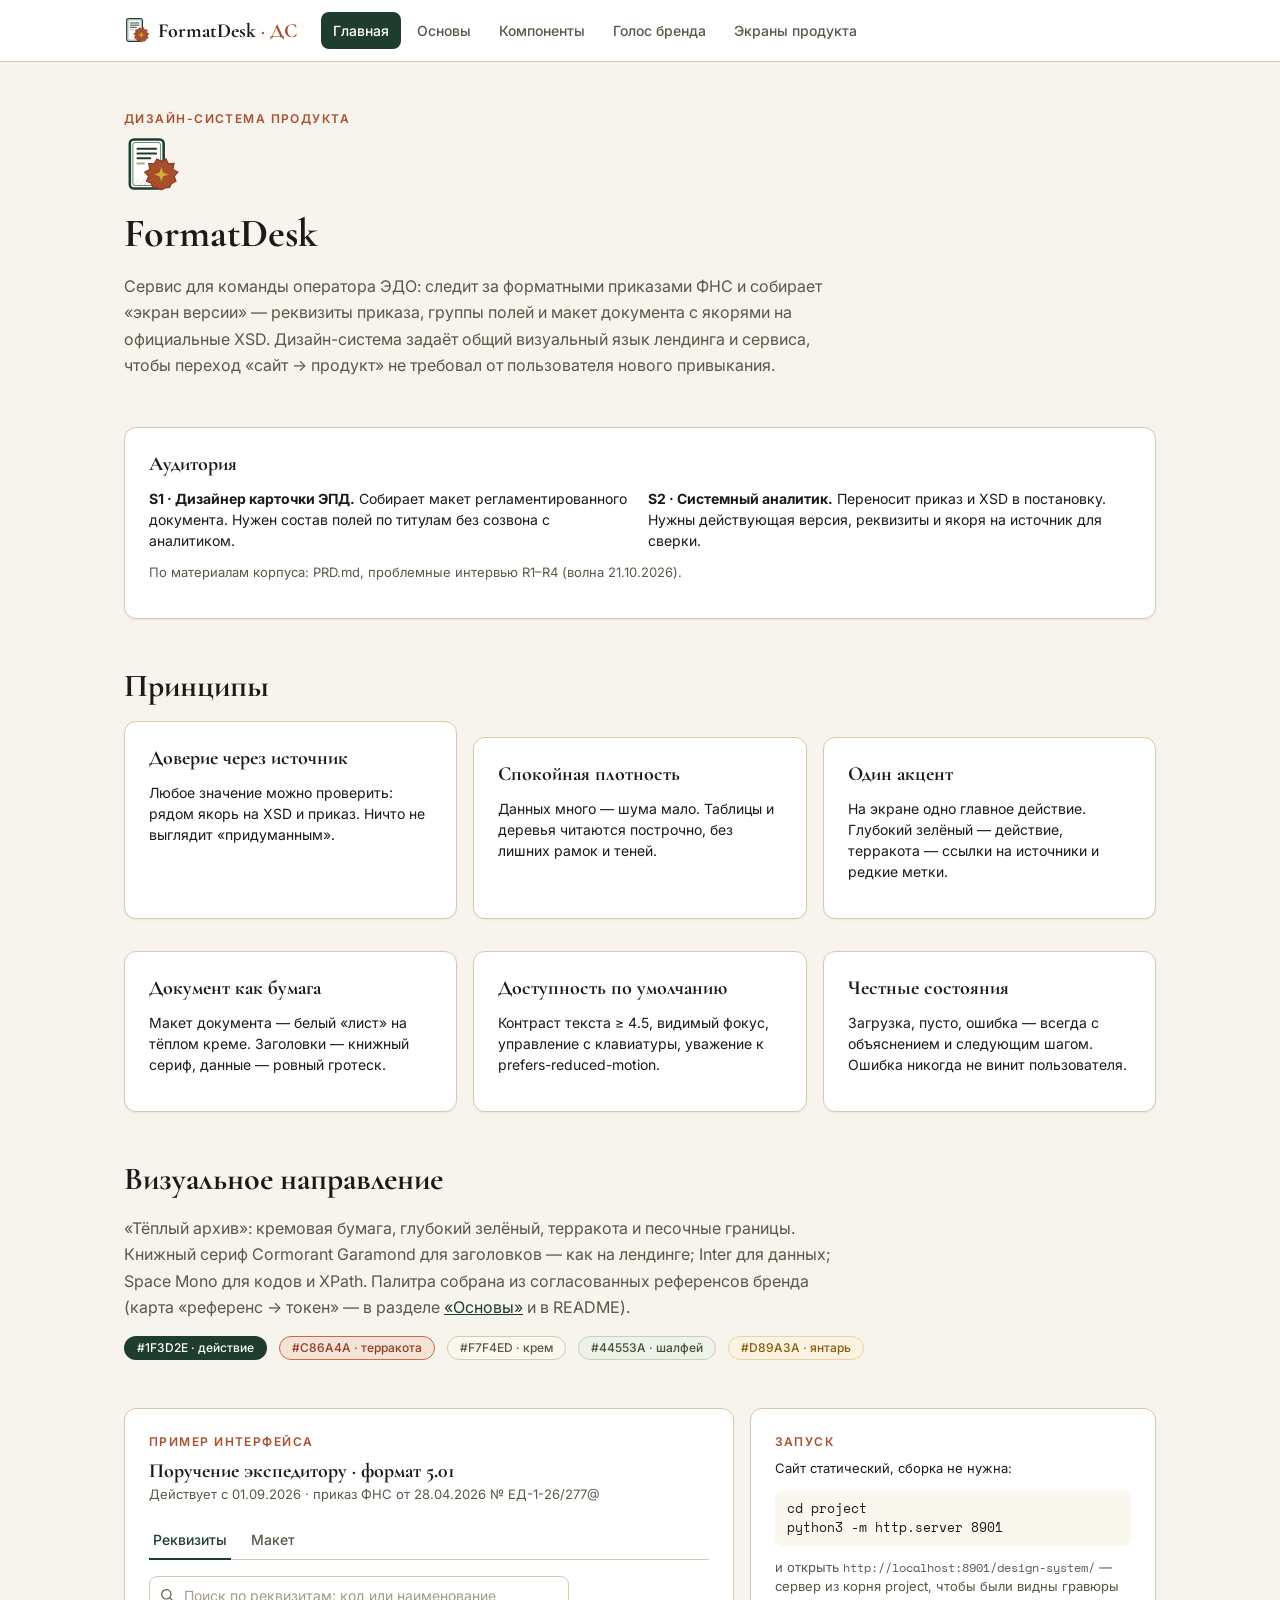
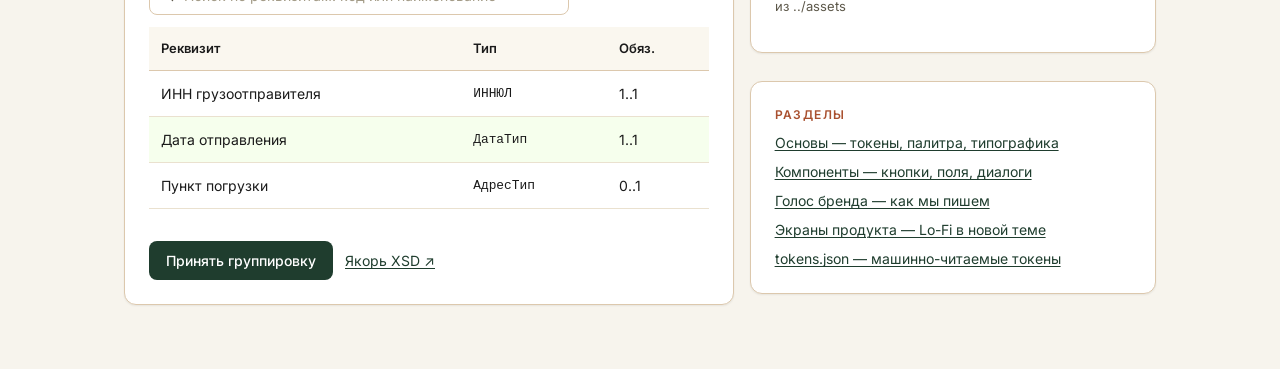
==== commit 362eeb8e: "Дизайн-система: гравюрный логотип в шапке и раздел маскота на странице «Основы»" ====
--- a/design-system/index.html
+++ b/design-system/index.html
@@ -15,7 +15,7 @@
 
   <header class="topbar">
     <div class="topbar-inner">
-      <a class="brand" href="#/"><svg viewBox="0 0 48 48" aria-hidden="true"><rect x="5" y="3" width="29" height="42" rx="3.5" fill="#FFFFFF" stroke="#1F3D2E" stroke-width="2.6"/><path d="M11 11h17M11 17.5h17M11 24h11" stroke="#1F3D2E" stroke-width="2.6" stroke-linecap="round"/><path d="M11 31h6" stroke="#B9A37F" stroke-width="2.6" stroke-linecap="round"/><circle cx="32" cy="33" r="12" fill="#A9502F"/><path d="M32 25.5l1.9 5.6 5.6 1.9-5.6 1.9-1.9 5.6-1.9-5.6-5.6-1.9 5.6-1.9z" fill="#F7F4ED"/></svg>FormatDesk<span> · ДС</span></a>
+      <a class="brand" href="#/"><svg viewBox="0 0 48 48" aria-hidden="true"><defs><pattern id="engSealT" width="2.6" height="2.6" patternTransform="rotate(45)" patternUnits="userSpaceOnUse"><line x1="0" y1="0" x2="0" y2="2.6" stroke="#8F4024" stroke-width=".8" opacity=".55"/></pattern></defs><rect x="5" y="3" width="29" height="42" rx="3.5" fill="#FFFFFF" stroke="#1F3D2E" stroke-width="2.2"/><rect x="7.6" y="5.6" width="23.8" height="36.8" rx="2" fill="none" stroke="#1F3D2E" stroke-width=".7" opacity=".8"/><g stroke="#1F3D2E" stroke-width="1.7" stroke-linecap="round"><path d="M11.5 11h16"/><path d="M11.5 15h16"/><path d="M11.5 19h11"/></g><path d="M11.5 23.5h5.5" stroke="#B9A37F" stroke-width="1.7" stroke-linecap="round"/><path d="M32.00 21.67 L35.94 19.59 L37.89 23.84 L42.84 23.61 L41.80 28.52 L46.08 30.97 L42.95 34.57 L44.48 38.70 L40.72 40.56 L39.12 44.08 L35.34 44.39 L32.00 46.00 L28.68 44.32 L24.79 44.21 L23.40 40.46 L19.35 38.78 L21.18 34.56 L17.82 30.96 L22.21 28.53 L21.22 23.66 L26.05 23.74 L28.12 19.78 L32.00 21.51 Z" fill="#A9502F" stroke="#8F4024" stroke-width="1.2"/><path d="M32.00 21.67 L35.94 19.59 L37.89 23.84 L42.84 23.61 L41.80 28.52 L46.08 30.97 L42.95 34.57 L44.48 38.70 L40.72 40.56 L39.12 44.08 L35.34 44.39 L32.00 46.00 L28.68 44.32 L24.79 44.21 L23.40 40.46 L19.35 38.78 L21.18 34.56 L17.82 30.96 L22.21 28.53 L21.22 23.66 L26.05 23.74 L28.12 19.78 L32.00 21.51 Z" fill="url(#engSealT)"/><path d="M32 25.8l1.8 5.4 5.4 1.8-5.4 1.8-1.8 5.4-1.8-5.4-5.4-1.8 5.4-1.8z" fill="#D4AF37" stroke="#8F4024" stroke-width=".5"/></svg>FormatDesk<span> · ДС</span></a>
       <nav class="topnav" aria-label="Разделы дизайн-системы">
         <a href="#/" class="active">Главная</a>
         <a href="#/osnovy">Основы</a>
@@ -153,7 +153,8 @@
       <div class="section-gap">
         <h2>Логотип</h2>
         <p class="lead" style="margin-bottom: var(--fd-space-4)">
-          Знак — лист приказа с сургучной печатью, внутри печати — золотая искра: форматы и немного магии.
+          Знак — лист приказа с сургучной печатью в гравюрной манере лендинга: двойной контур пера,
+          штриховка, неровный край печати, внутри — золотая искра: форматы и немного магии.
           Словесная марка — Cormorant Garamond Bold, «Desk» — терракотой, как на лендинге.
         </p>
         <div class="logo-grid">
@@ -307,6 +308,18 @@
           </div>
         </div>
         <div class="card section-gap">
+          <h3>Маскот — колдунья Версия</h3>
+          <p class="muted small">Хранительница форматов: в одной руке — свиток реквизитов с сургучной печатью, в другой — жезл с золотой искрой. Та же гравюрная манера: чернильный контур, штриховка 45°, песочные детали. Живёт на лендинге, в маркетинге и крупных пустых состояниях (первый запуск, онбординг); в таблицах и данных не появляется.</p>
+          <div class="mascot-grid">
+            <div class="mascot-tile"><img src="assets/mascot-vedma.svg" alt="Колдунья Версия: остроконечная шляпа, свиток реквизитов и жезл с золотой искрой" /></div>
+            <div class="mascot-tile mascot-tile--dark"><img src="assets/mascot-vedma.svg" alt="" /></div>
+            <div class="card logo-rules" style="grid-column: 1 / -1">
+              <p><strong>Характер:</strong> спокойная, точная, немного волшебная. Никогда не «колдует» над данными — её магия только про порядок и источники.</p>
+              <p class="muted small" style="margin: 0">Минимальная высота — 80px. Нельзя: менять пропорции, перекрашивать плащ и шляпу, убирать искру. Файл: <span class="mono">assets/mascot-vedma.svg</span>.</p>
+            </div>
+          </div>
+        </div>
+        <div class="card section-gap">
           <h3>Гравюры лендинга</h3>
           <p class="muted small">Крупный иллюстративный стиль бренда — гравюры: чернильный штрих на креме. Живут на лендинге и в маркетинге, в сервис не переносятся.</p>
           <div class="illu-grid">
--- a/design-system/styles.css
+++ b/design-system/styles.css
@@ -463,9 +463,15 @@
 .illu-grid img { width: 100%; display: block; }
 .illu-grid figcaption { padding: var(--fd-space-2) var(--fd-space-3); font-size: var(--fd-text-xs); color: var(--fd-text-secondary); }
 
+/* ---------- Маскот ---------- */
+.mascot-grid { display: grid; grid-template-columns: 1fr 1fr; gap: var(--fd-space-3); margin-top: var(--fd-space-3); }
+.mascot-tile { border: 1px solid var(--fd-border-soft); border-radius: var(--fd-radius-l); background: var(--fd-surface); padding: var(--fd-space-4); display: flex; align-items: center; justify-content: center; min-height: 220px; }
+.mascot-tile--dark { background: var(--fd-primary); }
+.mascot-tile img { width: 200px; max-width: 70%; height: auto; }
+
 /* ---------- Адаптация ---------- */
 @media (max-width: 860px) {
-  .grid-2, .grid-3, .hero-preview, .voice-pair, .logo-grid, .spot-grid, .illu-grid { grid-template-columns: 1fr; }
+  .grid-2, .grid-3, .hero-preview, .voice-pair, .logo-grid, .spot-grid, .illu-grid, .mascot-grid { grid-template-columns: 1fr; }
   .type-spec { flex-basis: 140px; }
 }
 @media (max-width: 760px) {
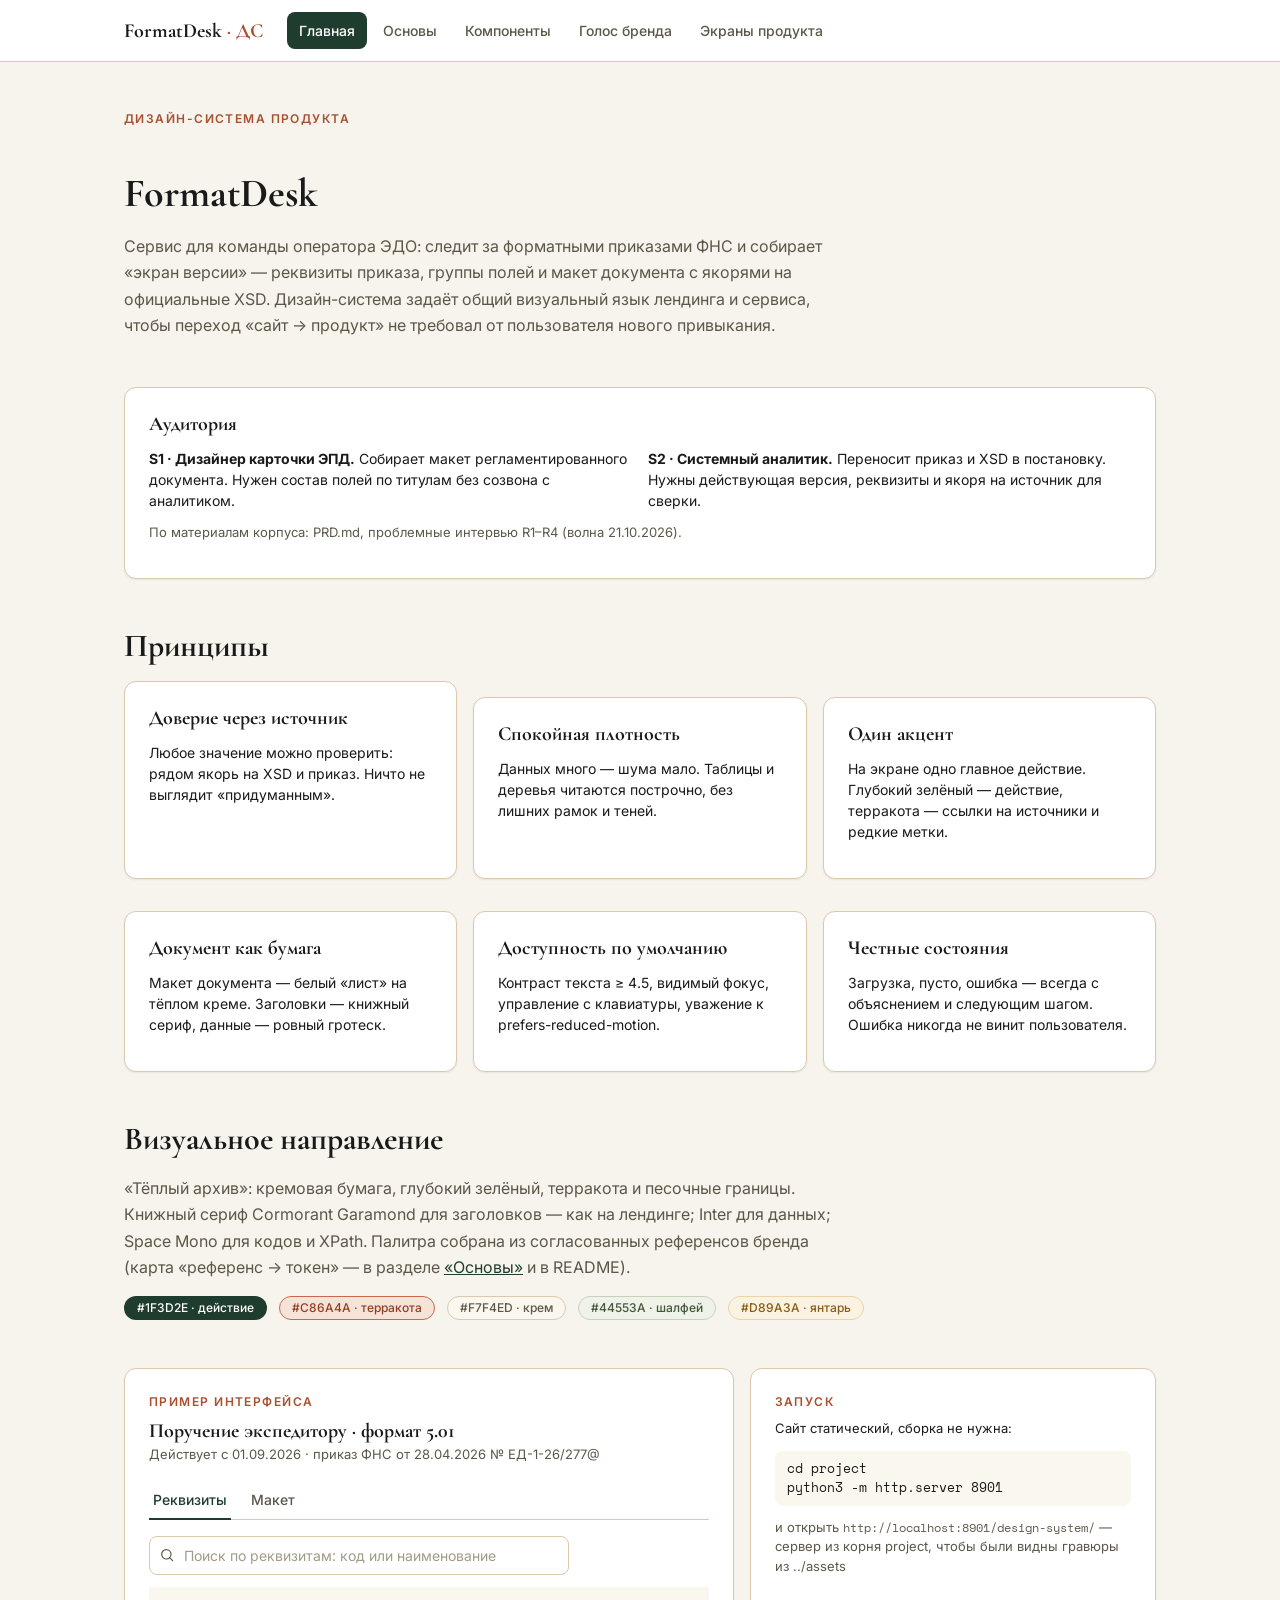
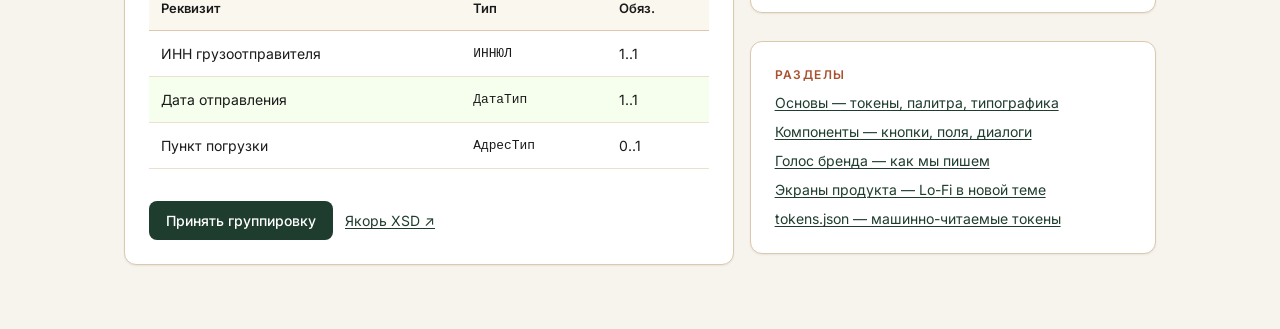
==== commit 627d336a: "ДС: логотип «Оракул» в топбаре, на главной и в разделе «Логотип» (локап + инверсия + знак, favicon.p" ====
--- a/design-system/index.html
+++ b/design-system/index.html
@@ -4,7 +4,7 @@
   <meta charset="UTF-8" />
   <meta name="viewport" content="width=device-width, initial-scale=1.0" />
   <title>FormatDesk · Дизайн-система</title>
-  <link rel="icon" type="image/svg+xml" href="assets/favicon.svg" />
+  <link rel="icon" type="image/png" href="assets/favicon.png" />
   <link rel="preconnect" href="https://fonts.googleapis.com" />
   <link rel="preconnect" href="https://fonts.gstatic.com" crossorigin />
   <link href="https://fonts.googleapis.com/css2?family=Cormorant+Garamond:ital,wght@0,500;0,600;0,700;1,500&family=Inter:wght@400;500;600;700&family=Space+Mono:wght@400;700&display=swap" rel="stylesheet" />
@@ -15,7 +15,7 @@
 
   <header class="topbar">
     <div class="topbar-inner">
-      <a class="brand" href="#/"><svg viewBox="0 0 48 48" aria-hidden="true"><defs><pattern id="engSealT" width="2.6" height="2.6" patternTransform="rotate(45)" patternUnits="userSpaceOnUse"><line x1="0" y1="0" x2="0" y2="2.6" stroke="#8F4024" stroke-width=".8" opacity=".55"/></pattern></defs><rect x="5" y="3" width="29" height="42" rx="3.5" fill="#FFFFFF" stroke="#1F3D2E" stroke-width="2.2"/><rect x="7.6" y="5.6" width="23.8" height="36.8" rx="2" fill="none" stroke="#1F3D2E" stroke-width=".7" opacity=".8"/><g stroke="#1F3D2E" stroke-width="1.7" stroke-linecap="round"><path d="M11.5 11h16"/><path d="M11.5 15h16"/><path d="M11.5 19h11"/></g><path d="M11.5 23.5h5.5" stroke="#B9A37F" stroke-width="1.7" stroke-linecap="round"/><path d="M32.00 21.67 L35.94 19.59 L37.89 23.84 L42.84 23.61 L41.80 28.52 L46.08 30.97 L42.95 34.57 L44.48 38.70 L40.72 40.56 L39.12 44.08 L35.34 44.39 L32.00 46.00 L28.68 44.32 L24.79 44.21 L23.40 40.46 L19.35 38.78 L21.18 34.56 L17.82 30.96 L22.21 28.53 L21.22 23.66 L26.05 23.74 L28.12 19.78 L32.00 21.51 Z" fill="#A9502F" stroke="#8F4024" stroke-width="1.2"/><path d="M32.00 21.67 L35.94 19.59 L37.89 23.84 L42.84 23.61 L41.80 28.52 L46.08 30.97 L42.95 34.57 L44.48 38.70 L40.72 40.56 L39.12 44.08 L35.34 44.39 L32.00 46.00 L28.68 44.32 L24.79 44.21 L23.40 40.46 L19.35 38.78 L21.18 34.56 L17.82 30.96 L22.21 28.53 L21.22 23.66 L26.05 23.74 L28.12 19.78 L32.00 21.51 Z" fill="url(#engSealT)"/><path d="M32 25.8l1.8 5.4 5.4 1.8-5.4 1.8-1.8 5.4-1.8-5.4-5.4-1.8 5.4-1.8z" fill="#D4AF37" stroke="#8F4024" stroke-width=".5"/></svg>FormatDesk<span> · ДС</span></a>
+      <a class="brand" href="#/"><img class="brand-znak" src="assets/logo-znak.webp" alt="" />FormatDesk<span> · ДС</span></a>
       <nav class="topnav" aria-label="Разделы дизайн-системы">
         <a href="#/" class="active">Главная</a>
         <a href="#/osnovy">Основы</a>
@@ -30,7 +30,7 @@
   <main class="page active" data-page="" id="page-home">
     <div class="wrap">
       <p class="kicker">Дизайн-система продукта</p>
-      <p style="margin: 0 0 var(--fd-space-3)"><img src="assets/logo-mark.svg" alt="" width="56" height="56" /></p>
+      <p style="margin: 0 0 var(--fd-space-3)"><img src="assets/logo-znak.webp" alt="" style="height: 76px; width: auto" /></p>
       <h1>FormatDesk</h1>
       <p class="lead">
         Сервис для команды оператора ЭДО: следит за форматными приказами ФНС и собирает
@@ -153,24 +153,25 @@
       <div class="section-gap">
         <h2>Логотип</h2>
         <p class="lead" style="margin-bottom: var(--fd-space-4)">
-          Знак — лист приказа с сургучной печатью в гравюрной манере лендинга: двойной контур пера,
-          штриховка, неровный край печати, внутри — золотая искра: форматы и немного магии.
+          Знак — «Оракул»: полумесяц и смотрящий глаз с лучами над свитком с печатью-искрой.
+          Гравюрная манера лендинга: штриховка пером, неровные края, форматы и немного магии.
           Словесная марка — Cormorant Garamond Bold, «Desk» — терракотой, как на лендинге.
         </p>
         <div class="logo-grid">
           <div class="logo-tile logo-tile--cream">
-            <span class="logo-lockup"><img src="assets/logo-mark.svg" alt="Знак FormatDesk: лист приказа с печатью" /><span class="wm">Format<i>Desk</i></span></span>
+            <img src="assets/logo-lockup.webp" alt="Логотип FormatDesk: знак «Оракул» со словесной маркой" style="width: 100%; max-width: 460px; height: auto" />
           </div>
           <div class="logo-tile logo-tile--dark">
-            <span class="logo-lockup"><img src="assets/logo-mark.svg" alt="" /><span class="wm">Format<i>Desk</i></span></span>
+            <img src="assets/logo-lockup-inv.webp" alt="Инверсная версия логотипа для тёмного фона" style="width: 100%; max-width: 460px; height: auto" />
           </div>
           <div class="logo-tile logo-tile--white">
-            <img src="assets/logo-mark.svg" alt="Знак FormatDesk без надписи" style="width: 72px; height: 72px" />
+            <img src="assets/logo-znak.webp" alt="Знак FormatDesk без надписи" style="height: 96px; width: auto" />
           </div>
           <div class="card logo-rules">
-            <p><strong>Охранное поле</strong> — высота печати знака с каждой стороны. Минимальная высота знака — 16px, полного логотипа — 24px.</p>
-            <p><strong>На тёмном</strong> (глубокий зелёный) словесная марка — белая, «Desk» — янтарной; знак не меняется: белый лист читается сам.</p>
-            <p class="muted small" style="margin: 0">Нельзя: менять пропорции и цвета, поворачивать, ставить на пёстрый фон без подложки. Файлы: <span class="mono">assets/logo.svg</span>, <span class="mono">assets/logo-mark.svg</span>, <span class="mono">assets/favicon.svg</span>.</p>
+            <p><strong>Охранное поле</strong> — высота глаза знака с каждой стороны. Минимальная высота знака — 16px, полного логотипа — 24px.</p>
+            <p><strong>Размерный ряд</strong> (шаблон из Figma): микро 16–32px — упрощённый силуэт: глаз, три луча, свиток; компакт 48–96px — без мелкой штриховки; полный 128px и больше — вся гравюра. Чем меньше размер, тем проще знак; словесная марка неизменна.</p>
+            <p><strong>На тёмном</strong> (глубокий зелёный) — инверсная версия: знак и «Format» белые, «Desk» — янтарной.</p>
+            <p class="muted small" style="margin: 0">Нельзя: менять пропорции и цвета, поворачивать, ставить на пёстрый фон без подложки. Файлы: <span class="mono">assets/logo-lockup.webp</span>, <span class="mono">assets/logo-lockup-inv.webp</span>, <span class="mono">assets/logo-znak.webp</span>, <span class="mono">assets/logo-znak-inv.webp</span>, <span class="mono">assets/favicon.png</span>. Растровые мастера PNG (полный / компакт / микро, размерный ряд 16–256px) — в папке проекта.</p>
           </div>
         </div>
       </div>
@@ -189,594 +190,11 @@
         <div class="swatches">
           <div class="swatch"><div class="swatch-color" style="background:#1A1A1A"></div><div class="swatch-body"><span class="swatch-role">text</span><div>Основной</div><span class="token-name" data-copy="#1A1A1A">--fd-text · #1A1A1A</span></div></div>
           <div class="swatch"><div class="swatch-color" style="background:#5C5749"></div><div class="swatch-body"><span class="swatch-role">text</span><div>Вторичный</div><span class="token-name" data-copy="#5C5749">--fd-text-secondary · #5C5749</span></div></div>
-          <div class="swatch"><div class="swatch-color" style="background:#A39B87"></div><div class="swatch-body"><span class="swatch-role">text</span><div>Неактивный</div><span class="token-name" data-copy="#A39B87">--fd-text-disabled · #A39B87</span></div></div>
+          <div class="swatch"><div class="swatch-color" style="background:#A39B87"></div><div class="swatch-body"><span class="swatch-role">text</span><div>Неактивный</div><span class="token-name" data-copy="#A39A87">--fd-text-disabled · #A39A87</span></div></div>
         </div>
 
         <h3 class="section-gap">Границы · border</h3>
         <div class="swatches">
           <div class="swatch"><div class="swatch-color" style="background:#DCC8AD"></div><div class="swatch-body"><span class="swatch-role">border</span><div>Базовая</div><span class="token-name" data-copy="#DCC8AD">--fd-border · #DCC8AD</span></div></div>
           <div class="swatch"><div class="swatch-color" style="background:#EAE1CF"></div><div class="swatch-body"><span class="swatch-role">border</span><div>Разделители</div><span class="token-name" data-copy="#EAE1CF">--fd-border-soft · #EAE1CF</span></div></div>
-          <div class="swatch"><div class="swatch-color" style="background:#B9A37F"></div><div class="swatch-body"><span class="swatch-role">border</span><div>Наведение</div><span class="token-name" data-copy="#B9A37F">--fd-border-strong · #B9A37F</span></div></div>
-        </div>
-
-        <h3 class="section-gap">Действия · action</h3>
-        <div class="swatches">
-          <div class="swatch"><div class="swatch-color" style="background:#1F3D2E"></div><div class="swatch-body"><span class="swatch-role">action</span><div>Главное действие</div><span class="token-name" data-copy="#1F3D2E">--fd-primary · #1F3D2E</span></div></div>
-          <div class="swatch"><div class="swatch-color" style="background:#2A5440"></div><div class="swatch-body"><span class="swatch-role">action</span><div>Наведение</div><span class="token-name" data-copy="#2A5440">--fd-primary-hover · #2A5440</span></div></div>
-          <div class="swatch"><div class="swatch-color" style="background:#C86A4A"></div><div class="swatch-body"><span class="swatch-role">action</span><div>Терракота, декор</div><span class="token-name" data-copy="#C86A4A">--fd-accent · #C86A4A</span></div></div>
-          <div class="swatch"><div class="swatch-color" style="background:#A9502F"></div><div class="swatch-body"><span class="swatch-role">action</span><div>Терракота в тексте/кнопках</div><span class="token-name" data-copy="#A9502F">--fd-accent-strong · #A9502F</span></div></div>
-          <div class="swatch"><div class="swatch-color" style="background:#D4AF37"></div><div class="swatch-body"><span class="swatch-role">action</span><div>Золото, редкие метки</div><span class="token-name" data-copy="#D4AF37">--fd-gold · #D4AF37</span></div></div>
-        </div>
-
-        <h3 class="section-gap">Статусы · status</h3>
-        <div class="swatches">
-          <div class="swatch"><div class="swatch-color" style="background:#EEF2E8; border-left: 24px solid #44553A"></div><div class="swatch-body"><span class="swatch-role">status</span><div>Успех</div><span class="token-name" data-copy="#44553A">#44553A на #EEF2E8</span></div></div>
-          <div class="swatch"><div class="swatch-color" style="background:#FBF3E2; border-left: 24px solid #D89A3A"></div><div class="swatch-body"><span class="swatch-role">status</span><div>Предупреждение</div><span class="token-name" data-copy="#8A5B12">#8A5B12 на #FBF3E2</span></div></div>
-          <div class="swatch"><div class="swatch-color" style="background:#F9E7E3; border-left: 24px solid #A32E22"></div><div class="swatch-body"><span class="swatch-role">status</span><div>Ошибка</div><span class="token-name" data-copy="#A32E22">#A32E22 на #F9E7E3</span></div></div>
-          <div class="swatch"><div class="swatch-color" style="background:#F6FFED; border-left: 24px solid #D9F7BE"></div><div class="swatch-body"><span class="swatch-role">status</span><div>Выделение данных</div><span class="token-name" data-copy="#F6FFED">#F6FFED / #D9F7BE</span></div></div>
-        </div>
-        <p class="muted small" style="margin-top: var(--fd-space-2)">
-          Выделение строк данных (#F6FFED / #D9F7BE) — зафиксированное решение по прототипу, сохранено в системе как отдельный токен.
-          Все текстовые пары «цвет на фоне» проходят контраст WCAG AA ≥ 4.5:1 (проверка — в README).
-        </p>
-      </div>
-
-      <div class="section-gap">
-        <h2>Типографика</h2>
-        <div class="card">
-          <div class="type-row"><span class="type-spec">Display · Cormorant Garamond Bold 40/1.2</span><span style="font-family: var(--fd-font-display); font-weight: 700; font-size: 40px; line-height: 1.2">Экран версии</span></div>
-          <div class="type-row"><span class="type-spec">H2 · Cormorant Bold 32/1.2</span><span style="font-family: var(--fd-font-display); font-weight: 700; font-size: 32px; line-height: 1.2">Поручение экспедитору</span></div>
-          <div class="type-row"><span class="type-spec">H3 · Cormorant Bold 20/1.2</span><span style="font-family: var(--fd-font-display); font-weight: 700; font-size: 20px; line-height: 1.2">Титул экспедитора</span></div>
-          <div class="type-row"><span class="type-spec">Body · Inter Regular 14/1.5</span><span style="font-size: 14px">Статус версии, реквизиты и якоря XSD — на одном экране.</span></div>
-          <div class="type-row"><span class="type-spec">Body secondary · Inter 14/1.5</span><span style="font-size: 14px; color: var(--fd-text-secondary)">Действует с 01.09.2026 · приложение № 1</span></div>
-          <div class="type-row"><span class="type-spec">Caption · Inter 12/1.5</span><span style="font-size: 12px; color: var(--fd-text-secondary)">Макет по EP_por_exp_5_01.xsd · данные вымышленные</span></div>
-          <div class="type-row"><span class="type-spec">Mono · Space Mono 13/1.5</span><span class="mono" style="font-size: 13px">Файл/Документ/ПорЭксп/СвГрузОт</span></div>
-        </div>
-        <p class="muted small" style="margin-top: var(--fd-space-3)">
-          Правило: заголовки и «бумажные» подписи — Cormorant Garamond; интерфейс и данные — Inter;
-          коды, XPath и идентификаторы — Space Mono. Насыщенности: 400 для текста, 500–600 для подписей действий, 700 для заголовков.
-        </p>
-      </div>
-
-      <div class="section-gap grid-2">
-        <div>
-          <h2>Отступы</h2>
-          <div class="card">
-            <div class="space-row"><span class="space-bar" style="width:4px"></span><span class="token-name">--fd-space-1 · 4</span></div>
-            <div class="space-row"><span class="space-bar" style="width:8px"></span><span class="token-name">--fd-space-2 · 8</span></div>
-            <div class="space-row"><span class="space-bar" style="width:12px"></span><span class="token-name">--fd-space-3 · 12</span></div>
-            <div class="space-row"><span class="space-bar" style="width:16px"></span><span class="token-name">--fd-space-4 · 16</span></div>
-            <div class="space-row"><span class="space-bar" style="width:24px"></span><span class="token-name">--fd-space-5 · 24</span></div>
-            <div class="space-row"><span class="space-bar" style="width:32px"></span><span class="token-name">--fd-space-6 · 32</span></div>
-            <div class="space-row"><span class="space-bar" style="width:48px"></span><span class="token-name">--fd-space-7 · 48</span></div>
-            <div class="space-row"><span class="space-bar" style="width:64px"></span><span class="token-name">--fd-space-8 · 64</span></div>
-            <p class="muted small" style="margin-top: var(--fd-space-3)">Шаг 4px. Внутри компонентов — 4–16, между блоками — 24–48, между разделами — 48–64.</p>
-          </div>
-        </div>
-        <div>
-          <h2>Сетка и адаптив</h2>
-          <div class="card">
-            <p><span class="token-name">--fd-container · 1080px</span> — контентная колонка, центрируется.</p>
-            <p><span class="token-name">--fd-breakpoint-narrow · 760px</span> — точка перестройки в одну колонку, как в Lo-Fi прототипе.</p>
-            <p class="muted small">Таблицы шире окна получают горизонтальный скролл внутри контейнера, страница — никогда.</p>
-          </div>
-          <h3 class="section-gap">Радиусы, границы, тени</h3>
-          <div class="card">
-            <p><span class="token-name">radius 4 / 8 / 12 / pill</span> — теги и коды · поля и кнопки · карточки и диалоги · бейджи и переключатели.</p>
-            <p><span class="token-name">shadow s / m / l</span> — тёплые зеленоватые тени: строка · карточка · диалог.</p>
-            <p class="muted small">Границы почти всегда 1px песочные; тени — только у парящих элементов.</p>
-          </div>
-        </div>
-      </div>
-
-      <div class="section-gap">
-        <h2>Иконки</h2>
-        <div class="card">
-          <p>Авторский набор: сетка 24px, линия 1.8px со скруглёнными концами, цвет — <span class="mono">currentColor</span> (наследует цвет текста и кнопок). Акцентные детали — только золото и терракота: искра, печать, редкие метки.</p>
-          <div class="icon-grid">
-            <div class="icon-card"><svg viewBox="0 0 24 24" fill="none" stroke="currentColor" stroke-width="1.8" stroke-linecap="round" stroke-linejoin="round" aria-hidden="true"><circle cx="11" cy="11" r="7"/><path d="m20.5 20.5-4.6-4.6"/></svg><span class="icon-name">Поиск</span></div>
-            <div class="icon-card"><svg viewBox="0 0 24 24" fill="none" stroke="currentColor" stroke-width="1.8" stroke-linecap="round" stroke-linejoin="round" aria-hidden="true"><path d="M14 4h6v6"/><path d="M20 4 10 14"/><path d="M20 13.5V19a1.5 1.5 0 0 1-1.5 1.5h-13A1.5 1.5 0 0 1 4 19V6a1.5 1.5 0 0 1 1.5-1.5H11"/></svg><span class="icon-name">Источник</span></div>
-            <div class="icon-card"><svg viewBox="0 0 24 24" fill="none" stroke="currentColor" stroke-width="1.8" stroke-linecap="round" stroke-linejoin="round" aria-hidden="true"><path d="M8 3h6l4 4v12a2 2 0 0 1-2 2H8a2 2 0 0 1-2-2V5a2 2 0 0 1 2-2z"/><path d="M14 3v4h4"/><path d="M9.5 12h5M9.5 15.5h5"/></svg><span class="icon-name">Приказ</span></div>
-            <div class="icon-card"><svg viewBox="0 0 24 24" fill="none" stroke="currentColor" stroke-width="1.8" stroke-linecap="round" stroke-linejoin="round" aria-hidden="true"><rect x="9" y="3" width="6" height="5" rx="1.5"/><rect x="3.5" y="15.5" width="6" height="5" rx="1.5"/><rect x="14.5" y="15.5" width="6" height="5" rx="1.5"/><path d="M12 8v3.5M6.5 15.5v-1.5A1.5 1.5 0 0 1 8 12.5h8a1.5 1.5 0 0 1 1.5 1.5v1.5"/></svg><span class="icon-name">Дерево XSD</span></div>
-            <div class="icon-card"><svg viewBox="0 0 24 24" fill="none" stroke="currentColor" stroke-width="1.8" stroke-linecap="round" stroke-linejoin="round" aria-hidden="true"><rect x="3.5" y="4" width="17" height="16" rx="2.5"/><path d="M3.5 9.5h17M9.5 9.5V20"/></svg><span class="icon-name">Макет</span></div>
-            <div class="icon-card"><svg viewBox="0 0 24 24" fill="none" stroke="currentColor" stroke-width="1.8" stroke-linecap="round" stroke-linejoin="round" aria-hidden="true"><rect x="3.5" y="5" width="17" height="15.5" rx="2.5"/><path d="M8 2.5v4M16 2.5v4M3.5 10h17"/></svg><span class="icon-name">Дата</span></div>
-            <div class="icon-card"><svg viewBox="0 0 24 24" fill="none" stroke="currentColor" stroke-width="1.8" stroke-linecap="round" stroke-linejoin="round" aria-hidden="true"><circle cx="12" cy="12" r="8.5"/><path d="M12 7.5l1.2 3.3 3.3 1.2-3.3 1.2L12 16.5l-1.2-3.3-3.3-1.2 3.3-1.2z" fill="#D4AF37" stroke="none"/></svg><span class="icon-name">Печать</span></div>
-            <div class="icon-card"><svg viewBox="0 0 24 24" fill="none" stroke="currentColor" stroke-width="1.8" stroke-linecap="round" stroke-linejoin="round" aria-hidden="true"><circle cx="12" cy="12" r="8.5"/><path d="m8.5 12.2 2.4 2.4 4.8-5"/></svg><span class="icon-name">Успех</span></div>
-            <div class="icon-card"><svg viewBox="0 0 24 24" fill="none" stroke="currentColor" stroke-width="1.8" stroke-linecap="round" stroke-linejoin="round" aria-hidden="true"><path d="M12 4 21 20H3z"/><path d="M12 10v4.5"/><circle cx="12" cy="17" r=".6" fill="currentColor" stroke="none"/></svg><span class="icon-name">Внимание</span></div>
-            <div class="icon-card"><svg viewBox="0 0 24 24" fill="none" stroke="currentColor" stroke-width="1.8" stroke-linecap="round" stroke-linejoin="round" aria-hidden="true"><path d="M8 3.5h8l4.5 4.5v8L16 20.5H8L3.5 16V8z"/><path d="M12 8v4.5"/><circle cx="12" cy="15.8" r=".6" fill="currentColor" stroke="none"/></svg><span class="icon-name">Ошибка</span></div>
-            <div class="icon-card"><svg viewBox="0 0 24 24" fill="none" stroke="currentColor" stroke-width="1.8" stroke-linecap="round" stroke-linejoin="round" aria-hidden="true"><circle cx="12" cy="12" r="8.5"/><path d="M12 11v5"/><circle cx="12" cy="8" r=".6" fill="currentColor" stroke="none"/></svg><span class="icon-name">Инфо</span></div>
-            <div class="icon-card"><svg viewBox="0 0 24 24" fill="none" stroke="currentColor" stroke-width="1.8" stroke-linecap="round" stroke-linejoin="round" aria-hidden="true"><path d="M12 5v14M5 12h14"/></svg><span class="icon-name">Добавить</span></div>
-            <div class="icon-card"><svg viewBox="0 0 24 24" fill="none" stroke="currentColor" stroke-width="1.8" stroke-linecap="round" stroke-linejoin="round" aria-hidden="true"><path d="m6 6 12 12M18 6 6 18"/></svg><span class="icon-name">Закрыть</span></div>
-            <div class="icon-card"><svg viewBox="0 0 24 24" fill="none" stroke="currentColor" stroke-width="1.8" stroke-linecap="round" stroke-linejoin="round" aria-hidden="true"><path d="m5.5 9 6.5 6.5L18.5 9"/></svg><span class="icon-name">Раскрыть</span></div>
-            <div class="icon-card"><svg viewBox="0 0 24 24" fill="none" stroke="currentColor" stroke-width="1.8" stroke-linecap="round" stroke-linejoin="round" aria-hidden="true"><rect x="9" y="9" width="11.5" height="11.5" rx="2"/><path d="M15 5.5V5a2 2 0 0 0-2-2H5.5A2 2 0 0 0 3.5 5V13a2 2 0 0 0 2 2h.5"/></svg><span class="icon-name">Копировать</span></div>
-            <div class="icon-card"><svg viewBox="0 0 24 24" fill="none" stroke="currentColor" stroke-width="1.8" stroke-linecap="round" stroke-linejoin="round" aria-hidden="true"><path d="M12 4v10m0 0-4-4m4 4 4-4"/><path d="M4.5 19.5h15"/></svg><span class="icon-name">Скачать</span></div>
-            <div class="icon-card"><svg viewBox="0 0 24 24" fill="none" stroke="currentColor" stroke-width="1.8" stroke-linecap="round" stroke-linejoin="round" aria-hidden="true"><path d="M12 4l2 5.5 5.5 2-5.5 2-2 5.5-2-5.5L4.5 12l5.5-2z" fill="#D4AF37" stroke="none"/><path d="M18.5 3.5l.7 2 2 .7-2 .7-.7 2-.7-2-2-.7 2-.7z" fill="currentColor" stroke="none"/></svg><span class="icon-name">Искра</span></div>
-          </div>
-          <p class="muted small" style="margin-top: var(--fd-space-3)">У иконки рядом с текстом — <span class="mono">aria-hidden</span>; иконка-кнопка — всегда с <span class="mono">aria-label</span>. В Lo-Fi прототипе р1 остались системные символы; этот набор — стандарт для следующих итераций.</p>
-        </div>
-      </div>
-
-      <div class="section-gap">
-        <h2>Иллюстрации</h2>
-        <div class="card">
-          <h3>Спот-иллюстрации пустых состояний</h3>
-          <p class="muted small">Чернильная линия, штриховка под 45°, песочные детали и одна терракотовая печать или золотая искра — гравюрный характер лендинга в формате маленького SVG. Используются только в пустых состояниях и ошибках, по одной на экран.</p>
-          <div class="spot-grid">
-            <div class="spot-card"><img src="assets/empty-search.svg" alt="Лупа над стопкой приказов, в линзе — золотая искра" /><span class="spot-name">Ничего не найдено · assets/empty-search.svg</span></div>
-            <div class="spot-card"><img src="assets/empty-archive.svg" alt="Открытая архивная коробка с одной папкой и печатью" /><span class="spot-name">Архив пуст · assets/empty-archive.svg</span></div>
-            <div class="spot-card"><img src="assets/error-connection.svg" alt="Разорванный лист приказа и знак ошибки" /><span class="spot-name">Ошибка загрузки · assets/error-connection.svg</span></div>
-          </div>
-        </div>
-        <div class="card section-gap">
-          <h3>Маскот — колдунья Версия</h3>
-          <p class="muted small">Хранительница форматов: в одной руке — свиток реквизитов с сургучной печатью, в другой — жезл с золотой искрой. Та же гравюрная манера: чернильный контур, штриховка 45°, песочные детали. Живёт на лендинге, в маркетинге и крупных пустых состояниях (первый запуск, онбординг); в таблицах и данных не появляется.</p>
-          <div class="mascot-grid">
-            <div class="mascot-tile"><img src="assets/mascot-vedma.svg" alt="Колдунья Версия: остроконечная шляпа, свиток реквизитов и жезл с золотой искрой" /></div>
-            <div class="mascot-tile mascot-tile--dark"><img src="assets/mascot-vedma.svg" alt="" /></div>
-            <div class="card logo-rules" style="grid-column: 1 / -1">
-              <p><strong>Характер:</strong> спокойная, точная, немного волшебная. Никогда не «колдует» над данными — её магия только про порядок и источники.</p>
-              <p class="muted small" style="margin: 0">Минимальная высота — 80px. Нельзя: менять пропорции, перекрашивать плащ и шляпу, убирать искру. Файл: <span class="mono">assets/mascot-vedma.svg</span>.</p>
-            </div>
-          </div>
-        </div>
-        <div class="card section-gap">
-          <h3>Гравюры лендинга</h3>
-          <p class="muted small">Крупный иллюстративный стиль бренда — гравюры: чернильный штрих на креме. Живут на лендинге и в маркетинге, в сервис не переносятся.</p>
-          <div class="illu-grid">
-            <figure><img src="../assets/eng-burin.webp" alt="Гравюра: руки гравёра с резцом, лупой и чернильницей" loading="lazy" /><figcaption>Гравёр с резцом и лупой — метафора ручной сверки форматов</figcaption></figure>
-            <figure><img src="../assets/eng-duo.webp" alt="Гравюра: маг со свитком-таблицей и ведьма, зажигающая искру" loading="lazy" /><figcaption>Маг со свитком реквизитов и искра — характер бренда</figcaption></figure>
-          </div>
-          <p class="muted small" style="margin-top: var(--fd-space-2)">Файлы гравюр — в репозитории лендинга (<span class="mono">/assets</span>), здесь показаны по ссылке, без дублирования.</p>
-        </div>
-        <div class="card section-gap">
-          <h3>Motion</h3>
-          <p><span class="token-name">motion: 120ms / 200ms, ease-out</span> — только наведения, раскрытия и появление тостов. Без декоративной анимации данных.</p>
-          <p class="muted small" style="margin: 0">При prefers-reduced-motion все переходы отключаются (реализовано в tokens.css).</p>
-        </div>
-      </div>
-
-      <div class="section-gap">
-        <h2>Карта референсов</h2>
-        <div class="card fd-table-scroll">
-          <table class="fd-table">
-            <thead><tr><th>Референс</th><th>Что берём</th><th>Токен / правило</th><th>Где применяем</th></tr></thead>
-            <tbody>
-              <tr><td>Реф. 7 · палитра и шрифты (зелёный/крем/терракота/золото, Cormorant Garamond)</td><td>Основная палитра и пара шрифтов</td><td class="token-name">--fd-bg, --fd-primary, --fd-accent, --fd-gold, --fd-text, --fd-font-display</td><td>Весь сайт и тема прототипа</td></tr>
-              <tr><td>Реф. 6 · палитра (шалфей, янтарь, крем) + Space Mono</td><td>Статусы успеха/предупреждения, моноширинный шрифт</td><td class="token-name">--fd-success, --fd-warning-accent, --fd-font-mono</td><td>Бейджи, алерты, коды/XPath</td></tr>
-              <tr><td>Реф. 4 · терракота/олива/персик</td><td>Глубина терракоты для текста</td><td class="token-name">--fd-accent-strong, --fd-accent-hover</td><td>Ссылки на источники, accent-кнопки</td></tr>
-              <tr><td>Реф. 8–10 · Modern UI Components</td><td>Формы компонентов: пилюли-бейджи, мягкие радиусы, карточки, состояния</td><td class="token-name">--fd-radius-*, --fd-shadow-*, набор состояний</td><td>Раздел «Компоненты»</td></tr>
-              <tr><td>Реф. 5 · MAPA (природа, солнце)</td><td>Характер: спокойная природная палитра, никакого «неона»</td><td>Принцип «Спокойная плотность»</td><td>Общие решения по цвету</td></tr>
-              <tr><td>Лендинг FormatDesk</td><td>Cormorant Garamond + Inter, кремовый фон, гравюры</td><td class="token-name">--fd-font-display, --fd-bg, стиль иллюстраций</td><td>Переход «лендинг → сервис» без разрыва</td></tr>
-              <tr><td>Lo-Fi прототип</td><td>Выделение строк, плотность таблиц, тексты</td><td class="token-name">--fd-selection-bg, --fd-selection-border</td><td>Экраны продукта</td></tr>
-            </tbody>
-          </table>
-        </div>
-      </div>
-    </div>
-  </main>
-
-  <!-- ============================ КОМПОНЕНТЫ ============================ -->
-  <main class="page" data-page="komponenty" id="page-komponenty">
-    <div class="wrap">
-      <p class="kicker">Компоненты</p>
-      <h1>Библиотека компонентов</h1>
-      <p class="lead">
-        Компоненты, отмеченные <span class="fd-badge fd-badge--dark">прототип</span>, реально используются на экранах р1;
-        остальные — <span class="fd-badge fd-badge--neutral">базовый набор</span> для следующих релизов.
-        Все диалоги, меню, вкладки, формы и переключатели на этой странице работают.
-      </p>
-
-      <!-- Кнопки -->
-      <div class="section-gap">
-        <h2>Кнопки <span class="fd-badge fd-badge--dark">прототип</span></h2>
-        <div class="card">
-          <p class="muted small">Primary — одно главное действие на экране. Secondary — обычные действия. Ghost — действия в плотных списках. Accent — редкие действия с источниками. Danger — разрушающие действия, всегда с подтверждением.</p>
-          <div class="demo-row">
-            <button class="fd-btn fd-btn--primary">Принять группировку</button>
-            <button class="fd-btn fd-btn--secondary">Свернуть все группы</button>
-            <button class="fd-btn fd-btn--ghost">Показать коды</button>
-            <button class="fd-btn fd-btn--accent">Открыть приказ</button>
-            <button class="fd-btn fd-btn--danger">Отклонить черновик</button>
-          </div>
-          <div class="demo-row" style="margin-top: var(--fd-space-3)">
-            <button class="fd-btn fd-btn--primary fd-btn--s">Малая</button>
-            <button class="fd-btn fd-btn--primary">Средняя</button>
-            <button class="fd-btn fd-btn--primary fd-btn--l">Большая</button>
-            <button class="fd-btn fd-btn--primary" disabled>Неактивна</button>
-            <button class="fd-btn fd-btn--primary" data-loading-demo>Загрузить версию</button>
-          </div>
-          <p class="muted small" style="margin-top: var(--fd-space-3)">Состояния: default · hover · focus-visible (зелёное кольцо) · active · disabled · loading (последняя кнопка — нажмите).</p>
-        </div>
-      </div>
-
-      <!-- Ссылки -->
-      <div class="section-gap">
-        <h2>Ссылки <span class="fd-badge fd-badge--dark">прототип</span></h2>
-        <div class="card">
-          <p>
-            <a class="fd-link" href="#/komponenty">Якорь XSD · EP_por_exp_5_01.xsd</a> — внутренние переходы зелёные с подчёркиванием.
-            Ссылки на официальные источники помечаются стрелкой ↗ и открываются в новой вкладке:
-            <a class="fd-link" href="https://www.nalog.gov.ru/rn77/about_fts/docs/16627946/" target="_blank" rel="noreferrer">Открыть на nalog.gov.ru ↗</a>
-          </p>
-        </div>
-      </div>
-
-      <!-- Поля -->
-      <div class="section-gap">
-        <h2>Поля ввода <span class="fd-badge fd-badge--dark">прототип</span></h2>
-        <div class="card">
-          <div class="grid-2">
-            <div class="demo-col">
-              <div class="fd-field">
-                <label class="fd-label" for="inp-1">Номер приказа</label>
-                <input class="fd-input" id="inp-1" placeholder="ЕД-1-26/277@" />
-                <span class="fd-hint">Как в реквизитах на nalog.gov.ru</span>
-              </div>
-              <div class="fd-field fd-field--error">
-                <label class="fd-label" for="inp-2">Версия формата</label>
-                <input class="fd-input" id="inp-2" value="5.1" />
-                <span class="fd-hint">Версия указывается в формате 5.01 — проверьте разрядность.</span>
-              </div>
-              <div class="fd-field fd-field--success">
-                <label class="fd-label" for="inp-3">Дата приказа</label>
-                <input class="fd-input" id="inp-3" value="28.04.2026" />
-                <span class="fd-hint">Дата совпадает с реестром ФНС.</span>
-              </div>
-              <div class="fd-field">
-                <label class="fd-label" for="inp-4">Неактивное поле</label>
-                <input class="fd-input" id="inp-4" value="Заполняется из XSD" disabled />
-              </div>
-            </div>
-            <div class="demo-col">
-              <div class="fd-field">
-                <label class="fd-label" for="ta-1">Комментарий к группировке</label>
-                <textarea class="fd-textarea" id="ta-1" placeholder="Почему блок относится к титулу экспедитора"></textarea>
-              </div>
-              <div class="fd-field">
-                <label class="fd-label" for="sel-1">Титул</label>
-                <select class="fd-select" id="sel-1">
-                  <option>Титул клиента</option>
-                  <option selected>Титул экспедитора</option>
-                  <option>Отзыв поручения</option>
-                </select>
-              </div>
-              <div class="fd-search">
-                <span class="fd-search-icon" aria-hidden="true"><svg viewBox="0 0 24 24" fill="none" stroke="currentColor" stroke-width="1.8" stroke-linecap="round" stroke-linejoin="round"><circle cx="11" cy="11" r="7"/><path d="m20.5 20.5-4.6-4.6"/></svg></span>
-                <input class="fd-input" type="search" placeholder="Поиск по реквизитам: код или наименование" aria-label="Поиск по реквизитам" />
-              </div>
-            </div>
-          </div>
-          <p class="muted small" style="margin-top: var(--fd-space-3)">У каждого поля — видимая подпись. Ошибка объясняет проблему и как исправить; успех — что именно проверено.</p>
-        </div>
-      </div>
-
-      <!-- Выбор -->
-      <div class="section-gap">
-        <h2>Выбор: checkbox, radio, switch <span class="fd-badge fd-badge--neutral">базовый набор</span></h2>
-        <div class="card grid-3">
-          <div class="demo-col">
-            <label class="fd-check"><input type="checkbox" checked /><span class="box"><svg width="11" height="9" viewBox="0 0 11 9" fill="none" aria-hidden="true"><path d="M1 4.5L4 7.5L10 1" stroke="#fff" stroke-width="2" stroke-linecap="round"/></svg></span><span class="txt">Показывать коды реквизитов</span></label>
-            <label class="fd-check"><input type="checkbox" /><span class="box"><svg width="11" height="9" viewBox="0 0 11 9" fill="none" aria-hidden="true"><path d="M1 4.5L4 7.5L10 1" stroke="#fff" stroke-width="2" stroke-linecap="round"/></svg></span><span class="txt">Только обязательные</span></label>
-            <label class="fd-check"><input type="checkbox" disabled /><span class="box"><svg width="11" height="9" viewBox="0 0 11 9" fill="none" aria-hidden="true"><path d="M1 4.5L4 7.5L10 1" stroke="#fff" stroke-width="2" stroke-linecap="round"/></svg></span><span class="txt">Недоступно в р1</span></label>
-          </div>
-          <div class="demo-col">
-            <label class="fd-check fd-radio"><input type="radio" name="r1" checked /><span class="box"></span><span class="txt">По титулам</span></label>
-            <label class="fd-check fd-radio"><input type="radio" name="r1" /><span class="box"></span><span class="txt">По событиям</span></label>
-            <label class="fd-check fd-radio"><input type="radio" name="r1" disabled /><span class="box"></span><span class="txt">По XSD (недоступно)</span></label>
-          </div>
-          <div class="demo-col">
-            <label class="fd-switch"><input type="checkbox" checked /><span class="track"></span><span class="txt">Якоря XSD</span></label>
-            <label class="fd-switch"><input type="checkbox" /><span class="track"></span><span class="txt">Компактный вид</span></label>
-            <label class="fd-switch"><input type="checkbox" disabled /><span class="track"></span><span class="txt">AI-черновик (скоро)</span></label>
-          </div>
-        </div>
-      </div>
-
-      <!-- Навигация -->
-      <div class="section-gap">
-        <h2>Навигация <span class="fd-badge fd-badge--dark">прототип</span></h2>
-        <div class="card">
-          <div class="fd-tabs" data-panels="comp-tabs-panels" role="tablist" aria-label="Пример вкладок">
-            <button class="fd-tab" role="tab" aria-selected="true" aria-controls="ct-1" id="ctb-1">Реквизиты</button>
-            <button class="fd-tab" role="tab" aria-selected="false" aria-controls="ct-2" id="ctb-2">Макет</button>
-            <button class="fd-tab" role="tab" aria-selected="false" aria-controls="ct-3" id="ctb-3">История версий</button>
-          </div>
-          <div id="comp-tabs-panels">
-            <div class="fd-tabpanel" id="ct-1" role="tabpanel" aria-labelledby="ctb-1"><p class="muted">Дерево реквизитов с группировкой по титулу — основной вид экрана версии. Вкладки листаются стрелками ← →.</p></div>
-            <div class="fd-tabpanel" id="ct-2" role="tabpanel" aria-labelledby="ctb-2" hidden><p class="muted">Макет документа для дизайнера карточки — те же группы полей.</p></div>
-            <div class="fd-tabpanel" id="ct-3" role="tabpanel" aria-labelledby="ctb-3" hidden><p class="muted">История версий формата. В р1 показывается только действующая версия.</p></div>
-          </div>
-          <div class="section-gap">
-            <nav class="fd-crumbs" aria-label="Хлебные крошки">
-              <a href="#/ekrany">Каталог форматов</a><span class="sep">›</span>
-              <a href="#/ekrany">Поручение экспедитору</a><span class="sep">›</span>
-              <span aria-current="page">Версия 5.01</span>
-            </nav>
-          </div>
-          <div class="section-gap">
-            <div class="fd-pagination" aria-label="Пагинация">
-              <button class="fd-page" disabled aria-label="Назад">‹</button>
-              <button class="fd-page" data-page="1" aria-current="page">1</button>
-              <button class="fd-page" data-page="2">2</button>
-              <button class="fd-page" data-page="3">3</button>
-              <button class="fd-page" aria-label="Вперёд">›</button>
-            </div>
-            <p class="muted small" style="margin-top: var(--fd-space-2)">В р1 каталог короткий, пагинация — базовый набор.</p>
-          </div>
-        </div>
-      </div>
-
-      <!-- Карточки, списки, таблицы -->
-      <div class="section-gap">
-        <h2>Карточки, списки и таблицы <span class="fd-badge fd-badge--dark">прототип</span></h2>
-        <div class="grid-2">
-          <div class="card">
-            <h3>Карточка формата</h3>
-            <p class="muted small">Поверхность белая, граница песочная, радиус 12, тень только при парении.</p>
-            <div class="fd-list" style="margin-top: var(--fd-space-3)">
-              <div class="fd-list-item"><span>Поручение экспедитору</span><span class="fd-badge fd-badge--success">Действует</span></div>
-              <div class="fd-list-item"><span>Экспедиторская расписка</span><span class="fd-badge fd-badge--success">Действует</span></div>
-              <div class="fd-list-item"><span>Складская расписка</span><span class="fd-badge fd-badge--neutral">Вне фокуса р1</span></div>
-            </div>
-          </div>
-          <div class="card fd-table-scroll">
-            <h3>Таблица данных</h3>
-            <table class="fd-table">
-              <thead><tr><th>Формат ЭПД</th><th>Версия</th><th>Статус</th></tr></thead>
-              <tbody>
-                <tr><td>Поручение экспедитору</td><td class="mono">5.01</td><td><span class="fd-badge fd-badge--success">Действует с 01.09.2026</span></td></tr>
-                <tr class="selected"><td>Экспедиторская расписка</td><td class="mono">5.01</td><td><span class="fd-badge fd-badge--success">Действует с 01.09.2026</span></td></tr>
-                <tr><td>Складская расписка</td><td class="mono">5.01</td><td><span class="fd-badge fd-badge--success">Действует с 01.09.2026</span></td></tr>
-              </tbody>
-            </table>
-            <p class="muted small" style="margin-top: var(--fd-space-2)">Выбранная строка — #F6FFED (зафиксированное решение по прототипу).</p>
-          </div>
-        </div>
-      </div>
-
-      <!-- Бейджи -->
-      <div class="section-gap">
-        <h2>Бейджи и подсказки <span class="fd-badge fd-badge--dark">прототип</span></h2>
-        <div class="card">
-          <div class="demo-row">
-            <span class="fd-badge fd-badge--success">Действует</span>
-            <span class="fd-badge fd-badge--warning">Заменяется с 01.03.2027</span>
-            <span class="fd-badge fd-badge--error">Отменён</span>
-            <span class="fd-badge fd-badge--accent">Приложение № 1</span>
-            <span class="fd-badge fd-badge--dark">AI-черновик</span>
-            <span class="fd-badge fd-badge--neutral">5.01</span>
-          </div>
-          <p style="margin-top: var(--fd-space-4)">
-            Подсказка появляется при наведении и при фокусе — например, у кнопки якоря:
-            <span class="fd-tip">
-              <button class="fd-btn fd-btn--ghost fd-btn--s" aria-label="Якорь XSD">↗ XSD</button>
-              <span class="fd-tip-bubble" role="tooltip">Откроет XSD на nalog.gov.ru в новой вкладке</span>
-            </span>
-          </p>
-        </div>
-      </div>
-
-      <!-- Обратная связь -->
-      <div class="section-gap">
-        <h2>Уведомления и прогресс <span class="fd-badge fd-badge--dark">прототип</span></h2>
-        <div class="card demo-col">
-          <div class="fd-alert fd-alert--success" role="status"><span class="fd-alert-ico" aria-hidden="true"><svg viewBox="0 0 24 24" fill="none" stroke="currentColor" stroke-width="1.8" stroke-linecap="round" stroke-linejoin="round"><circle cx="12" cy="12" r="8.5"/><path d="m8.5 12.2 2.4 2.4 4.8-5"/></svg></span><p><span class="fd-alert-title">Группировка принята.</span>Блок «Сведения о грузоотправителе» добавлен в черновик постановки.</p><button class="close" aria-label="Закрыть">×</button></div>
-          <div class="fd-alert fd-alert--warning" role="status"><span class="fd-alert-ico" aria-hidden="true"><svg viewBox="0 0 24 24" fill="none" stroke="currentColor" stroke-width="1.8" stroke-linecap="round" stroke-linejoin="round"><path d="M12 4 21 20H3z"/><path d="M12 10v4.5"/><circle cx="12" cy="17" r=".6" fill="currentColor" stroke="none"/></svg></span><p><span class="fd-alert-title">Версия заменяется.</span>С 01.03.2027 действует редакция 5.02 — сверьте постановку до этой даты.</p><button class="close" aria-label="Закрыть">×</button></div>
-          <div class="fd-alert fd-alert--error" role="alert"><span class="fd-alert-ico" aria-hidden="true"><svg viewBox="0 0 24 24" fill="none" stroke="currentColor" stroke-width="1.8" stroke-linecap="round" stroke-linejoin="round"><path d="M8 3.5h8l4.5 4.5v8L16 20.5H8L3.5 16V8z"/><path d="M12 8v4.5"/><circle cx="12" cy="15.8" r=".6" fill="currentColor" stroke="none"/></svg></span><p><span class="fd-alert-title">Не удалось загрузить данные версии.</span>Проверьте соединение и попробуйте ещё раз. Если ошибка повторяется — откройте приказ на nalog.gov.ru.</p><button class="close" aria-label="Закрыть">×</button></div>
-          <div class="demo-row">
-            <button class="fd-btn fd-btn--secondary" data-toast="Изменения сохранены." data-toast-kind="success">Тост «успех»</button>
-            <button class="fd-btn fd-btn--secondary" data-toast="Соединение восстановлено." data-toast-kind="info">Тост «инфо»</button>
-          </div>
-          <div class="fd-progress">
-            <div class="meta"><span>Разбор XSD</span><span>72%</span></div>
-            <div class="bar"><div class="fill" style="width: 72%"></div></div>
-          </div>
-          <div class="fd-progress">
-            <div class="meta"><span>Перенос в постановку</span><span>45%</span></div>
-            <div class="bar"><div class="fill fill--accent" style="width: 45%"></div></div>
-          </div>
-        </div>
-      </div>
-
-      <!-- Загрузка, пусто, ошибка -->
-      <div class="section-gap">
-        <h2>Загрузка, пусто, ошибка <span class="fd-badge fd-badge--dark">прототип</span></h2>
-        <div class="grid-3">
-          <div class="card" style="text-align: center">
-            <div class="fd-spinner" style="margin: var(--fd-space-4) auto" role="status" aria-label="Загрузка"></div>
-            <p class="muted small">Спиннер загрузки данных версии.</p>
-          </div>
-          <div class="card">
-            <div class="demo-col">
-              <div class="fd-skeleton" style="height: 14px; width: 70%"></div>
-              <div class="fd-skeleton" style="height: 14px; width: 90%"></div>
-              <div class="fd-skeleton" style="height: 14px; width: 55%"></div>
-            </div>
-            <p class="muted small" style="margin-top: var(--fd-space-3)">Скелетон для строк таблицы.</p>
-          </div>
-          <div class="card fd-empty">
-            <div class="fd-empty-icon"><img src="assets/empty-search.svg" alt="" /></div>
-            <p><strong>По запросу ничего не найдено.</strong></p>
-            <p class="small">Проверьте код реквизита или сбросьте фильтр «Только обязательные».</p>
-          </div>
-        </div>
-      </div>
-
-      <!-- Диалог и меню -->
-      <div class="section-gap">
-        <h2>Диалог и меню <span class="fd-badge fd-badge--dark">прототип</span></h2>
-        <div class="card">
-          <div class="demo-row">
-            <button class="fd-btn fd-btn--primary" data-dialog-open="dlg-anchor">Открыть диалог якоря</button>
-            <div class="fd-menu-wrap">
-              <button class="fd-btn fd-btn--secondary" data-menu-button aria-haspopup="menu" aria-expanded="false">Действия с версией ▾</button>
-              <div class="fd-menu" role="menu" hidden>
-                <button role="menuitem">Скопировать ссылку на версию</button>
-                <button role="menuitem">Открыть приказ на nalog.gov.ru ↗</button>
-                <button role="menuitem">Скачать архив XSD ↗</button>
-              </div>
-            </div>
-          </div>
-          <p class="muted small" style="margin-top: var(--fd-space-3)">
-            Диалог: закрывается по Esc и клику по фону, фокус возвращается к кнопке, Tab не выпускает фокус наружу.
-            Меню: открывается по клику и стрелке ↓, пункты листаются стрелками, закрывается по Esc с возвратом фокуса.
-          </p>
-        </div>
-      </div>
-
-      <!-- Форма целиком -->
-      <div class="section-gap">
-        <h2>Форма с проверкой <span class="fd-badge fd-badge--neutral">базовый набор</span></h2>
-        <div class="card">
-          <form id="demo-form" novalidate>
-            <div class="fd-field" style="margin-bottom: var(--fd-space-3)">
-              <label class="fd-label" for="demo-form-input">Номер приказа</label>
-              <input class="fd-input" id="demo-form-input" placeholder="ЕД-1-26/277@" autocomplete="off" />
-              <span class="fd-hint">Оставьте пустым и отправьте — покажем состояние ошибки.</span>
-            </div>
-            <div class="demo-row">
-              <button type="submit" class="fd-btn fd-btn--primary">Сохранить в черновик</button>
-              <button type="reset" class="fd-btn fd-btn--ghost">Очистить</button>
-            </div>
-          </form>
-        </div>
-      </div>
-    </div>
-  </main>
-
-  <!-- Диалог (общий, вне страниц) -->
-  <div class="fd-dialog-wrap" id="dlg-anchor" hidden>
-    <div class="fd-dialog" role="dialog" aria-modal="true" aria-labelledby="dlg-anchor-title">
-      <button class="x" data-dialog-close aria-label="Закрыть диалог">×</button>
-      <h3 id="dlg-anchor-title">Якорь XSD / приказ</h3>
-      <p class="mono small" style="background: var(--fd-surface-warm); padding: var(--fd-space-2) var(--fd-space-3); border-radius: var(--fd-radius-m);">EP_por_exp_5_01.xsd · приказ ФНС от 28.04.2026 № ЕД-1-26/277@, приложение № 1</p>
-      <p class="small">Путь в схеме: <span class="mono">Файл/Документ/ПорЭксп/СвГрузОт/ИННЮЛ</span></p>
-      <div class="actions">
-        <button class="fd-btn fd-btn--ghost" data-dialog-close>Закрыть</button>
-        <a class="fd-btn fd-btn--primary" href="https://www.nalog.gov.ru/rn77/about_fts/docs/16627946/" target="_blank" rel="noreferrer">Открыть источник ↗</a>
-      </div>
-    </div>
-  </div>
-
-  <div id="toast-zone" aria-live="polite"></div>
-
-  <!-- ============================ ГОЛОС БРЕНДА ============================ -->
-  <main class="page" data-page="golos" id="page-golos">
-    <div class="wrap">
-      <p class="kicker">Голос бренда</p>
-      <h1>Как мы пишем</h1>
-      <p class="lead">
-        Отдельного документа о голосе в корпусе нет, поэтому принципы собраны из PRD, записей интервью
-        и текстов Lo-Fi прототипа. База — ясный спокойный язык без канцелярита. Примеры ниже —
-        реальные тексты продукта, а не выдуманные иллюстрации.
-      </p>
-
-      <div class="section-gap grid-2">
-        <div class="card">
-          <h3>1. Говори о действии пользователя</h3>
-          <p>Глагол называет результат, а не механику: «Принять группировку», а не «Выполнить операцию».</p>
-        </div>
-        <div class="card">
-          <h3>2. Опирайся на источник</h3>
-          <p>Вместо «система считает» — «по приказу от 28.04.2026 № ЕД-1-26/277@». Доверие через ссылку, а не через тон.</p>
-        </div>
-        <div class="card">
-          <h3>3. Ошибка = проблема + следующий шаг</h3>
-          <p>Без «что-то пошло не так» и без вины пользователя. Всегда есть, что сделать дальше.</p>
-        </div>
-        <div class="card">
-          <h3>4. Термины приказа — не свои</h3>
-          <p>«Титул экспедитора», «реквизит», «множественность 1..1» — язык ФНС, а не придуманные метафоры.</p>
-        </div>
-      </div>
-
-      <div class="section-gap">
-        <h2>Подходит / не подходит</h2>
-
-        <h3>Заголовки</h3>
-        <div class="voice-pair">
-          <div class="voice-do"><span class="voice-tag">Подходит</span>«Поручение экспедитору · формат 5.01»</div>
-          <div class="voice-dont"><span class="voice-tag">Не подходит</span>«Карточка документа №247»</div>
-        </div>
-
-        <h3>Подписи действий</h3>
-        <div class="voice-pair">
-          <div class="voice-do"><span class="voice-tag">Подходит</span>«Принять группировку», «Открыть на nalog.gov.ru ↗»</div>
-          <div class="voice-dont"><span class="voice-tag">Не подходит</span>«OK», «Подтвердить», «Нажмите сюда»</div>
-        </div>
-
-        <h3>Подсказки</h3>
-        <div class="voice-pair">
-          <div class="voice-do"><span class="voice-tag">Подходит</span>«Поиск по реквизитам: код или наименование»</div>
-          <div class="voice-dont"><span class="voice-tag">Не подходит</span>«Введите поисковый запрос в поле»</div>
-        </div>
-
-        <h3>Ошибки</h3>
-        <div class="voice-pair">
-          <div class="voice-do"><span class="voice-tag">Подходит</span>«Не удалось загрузить данные версии. Проверьте соединение и попробуйте ещё раз.»</div>
-          <div class="voice-dont"><span class="voice-tag">Не подходит</span>«Ошибка 500. Обратитесь к администратору.»</div>
-        </div>
-
-        <h3>Успех</h3>
-        <div class="voice-pair">
-          <div class="voice-do"><span class="voice-tag">Подходит</span>«Группировка принята. Блок добавлен в черновик постановки.»</div>
-          <div class="voice-dont"><span class="voice-tag">Не подходит</span>«Операция успешно выполнена!»</div>
-        </div>
-
-        <h3>Статусы и даты</h3>
-        <div class="voice-pair">
-          <div class="voice-do"><span class="voice-tag">Подходит</span>«Действует с 01.09.2026»</div>
-          <div class="voice-dont"><span class="voice-tag">Не подходит</span>«Актуальный на данный момент времени»</div>
-        </div>
-      </div>
-
-      <div class="section-gap card">
-        <h3>Числа, даты, коды</h3>
-        <p>Даты — 28.04.2026, версии — 5.01, множественность — 1..1 / 0..∞. Коды реквизитов и XPath — моноширинным шрифтом: <span class="mono">ИННЮЛ</span>, <span class="mono">Файл/Документ/ПорЭксп</span>. Тысячи не разделяем, если это коды; суммы и счётчики — с неразрывным пробелом: 381 поле.</p>
-      </div>
-    </div>
-  </main>
-
-  <!-- ============================ ЭКРАНЫ ПРОДУКТА ============================ -->
-  <main class="page" data-page="ekrany" id="page-ekrany">
-    <div class="wrap">
-      <p class="kicker">Экраны продукта</p>
-      <h1>Lo-Fi прототип в новой теме</h1>
-      <p class="lead">
-        Основные экраны исходного Lo-Fi (релиз 1), перенесённые в визуальный язык дизайн-системы.
-        Сценарии, данные и логика не изменились — заменены только токены оформления.
-        Исходник: <span class="mono">/app/prototip/index.html</span>;
-        тема: <span class="mono">/project/design-system/proto-theme.css</span> — использует те же переменные tokens.css.
-      </p>
-
-      <div class="card section-gap fd-table-scroll">
-        <h3>Карта экранов и сценариев</h3>
-        <table class="fd-table screen-map">
-          <thead><tr><th>ID</th><th>Экран / состояние</th><th>Сценарий и переход</th></tr></thead>
-          <tbody>
-            <tr><td>SCR-CAT</td><td>Каталог форматов ЭПД</td><td>Стартовый экран. Клик по «Поручение экспедитору» → SCR-VER. Расписки видны, но вне фокуса р1 (некликабельны). Ссылки PDF/XSD → nalog.gov.ru.</td></tr>
-            <tr><td>SCR-VER</td><td>Экран версии формата</td><td>Реквизиты приказа, номер и статус версии, ссылка на источник. Вкладки: реквизиты и макет.</td></tr>
-            <tr><td>SCR-REQ</td><td>Реквизиты: дерево групп</td><td>Дерево реквизитов по титулам с поиском, раскрытием групп и выбором строки. Клик по якорю → SCR-ANC.</td></tr>
-            <tr><td>SCR-ANC</td><td>Модалка «Якорь XSD / приказ»</td><td>Путь в XSD и реквизиты приказа для сверки. Закрывается по Esc, возвращает фокус.</td></tr>
-            <tr><td>SCR-SKL</td><td>Макет документа (каркас S1)</td><td>Вкладка «Макет»: те же группы полей в виде документа — без кодов реквизитов.</td></tr>
-            <tr><td>—</td><td>Загрузка и ошибка</td><td>Состояния загрузки и ошибки данных версии (демонстрационные: срабатывают при сбое загрузки данных).</td></tr>
-          </tbody>
-        </table>
-      </div>
-
-      <div class="section-gap">
-        <div class="demo-row" style="justify-content: space-between; margin-bottom: var(--fd-space-3)">
-          <h2 style="margin: 0">Рабочие экраны</h2>
-          <a class="fd-btn fd-btn--secondary" href="screens/prototip/index.html" target="_blank" rel="noreferrer">Открыть в отдельной вкладке ↗</a>
-        </div>
-        <p class="muted small">Кликните строку «Поручение экспедитору» в каталоге — откроется экран версии. Всё внутри рамки — работающий прототип, не скриншот.</p>
-        <div class="proto-frame-wrap" style="margin-top: var(--fd-space-3)">
-          <iframe class="proto-frame" src="screens/prototip/index.html" title="FormatDesk · экраны продукта в теме дизайн-системы"></iframe>
-        </div>
-      </div>
-    </div>
-  </main>
-
-  <script src="app.js"></script>
-</body>
-</html>
+          <div class="swatch"><div class="swatch-color" style="background:#B9A37F"></div><div class="swatch-body"><span class="swatch-role">border</span><div>Наведение</div><span class="token-name" data-copy="#B9A37F">--fd-border-strong · #B9A37F</span></div></div>
--- a/design-system/styles.css
+++ b/design-system/styles.css
@@ -465,9 +465,10 @@
 
 /* ---------- Маскот ---------- */
 .mascot-grid { display: grid; grid-template-columns: 1fr 1fr; gap: var(--fd-space-3); margin-top: var(--fd-space-3); }
-.mascot-tile { border: 1px solid var(--fd-border-soft); border-radius: var(--fd-radius-l); background: var(--fd-surface); padding: var(--fd-space-4); display: flex; align-items: center; justify-content: center; min-height: 220px; }
+.mascot-tile { border: 1px solid var(--fd-border-soft); border-radius: var(--fd-radius-l); background: var(--fd-surface); padding: var(--fd-space-4); display: flex; flex-direction: column; align-items: center; justify-content: center; gap: var(--fd-space-2); min-height: 220px; text-align: center; }
 .mascot-tile--dark { background: var(--fd-primary); }
-.mascot-tile img { width: 200px; max-width: 70%; height: auto; }
+.mascot-tile--dark .spot-name { color: rgba(255, 255, 255, .78); }
+.mascot-tile img { width: 220px; max-width: 72%; height: auto; }
 
 /* ---------- Адаптация ---------- */
 @media (max-width: 860px) {
